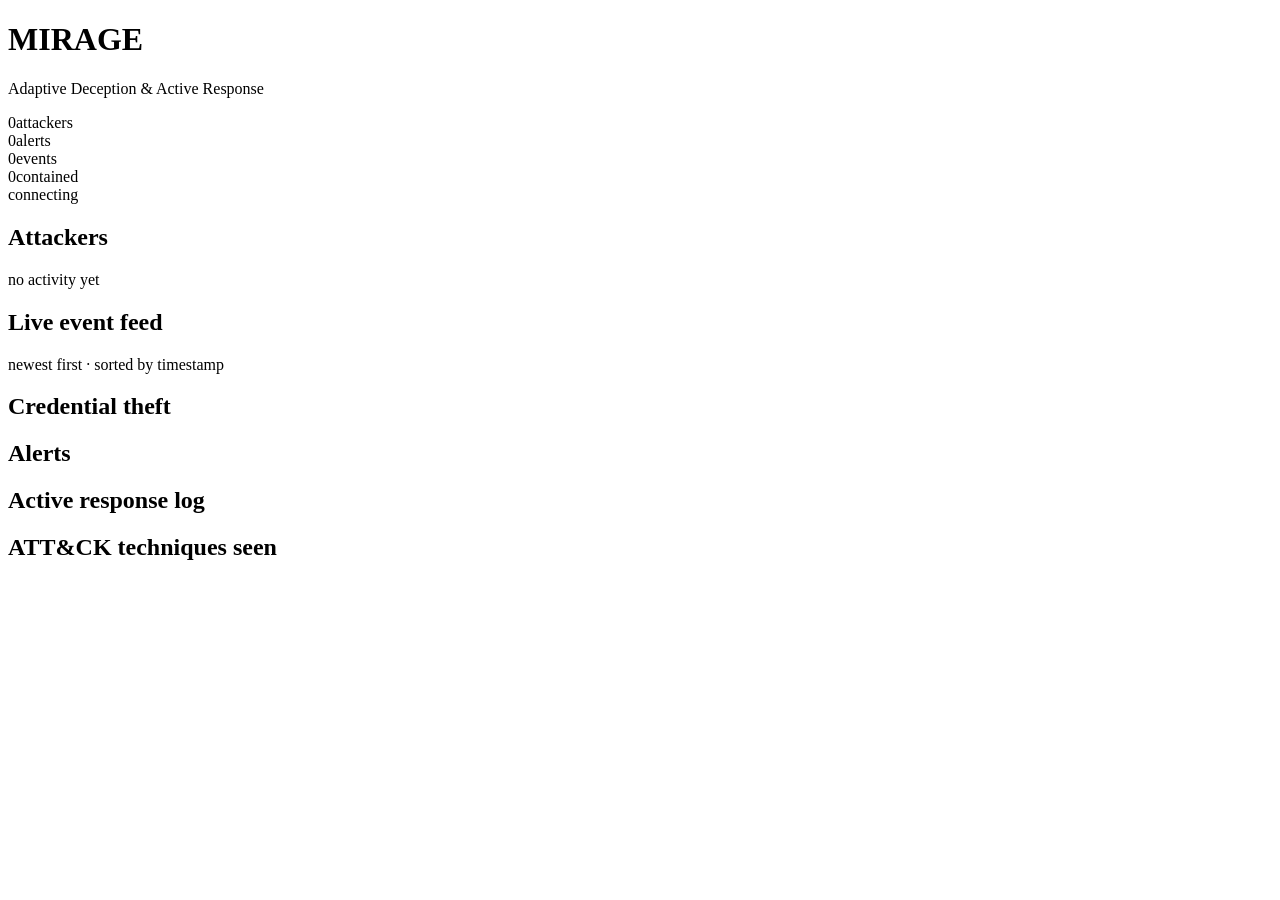
==== controller/app/static/index.html @ 9da5053f "Step 7: live dashboard served from the controller Serve a single-page dashboard at / over the existi" ====
<!DOCTYPE html>
<html lang="en">
<head>
  <meta charset="utf-8" />
  <meta name="viewport" content="width=device-width, initial-scale=1" />
  <title>Mirage · Command & Telemetry</title>
  <link rel="icon" href="data:image/svg+xml,<svg xmlns='http://www.w3.org/2000/svg' viewBox='0 0 100 100'><text y='.9em' font-size='90'>&#128065;</text></svg>" />
  <link rel="stylesheet" href="/static/style.css" />
</head>
<body>
  <header class="topbar">
    <div class="brand">
      <span class="brand-mark" aria-hidden="true"></span>
      <div class="brand-text">
        <h1>MIRAGE</h1>
        <p>Adaptive Deception &amp; Active Response</p>
      </div>
    </div>
    <div class="status">
      <div class="stat"><span class="stat-num" id="stat-attackers">0</span><span class="stat-label">attackers</span></div>
      <div class="stat"><span class="stat-num" id="stat-alerts">0</span><span class="stat-label">alerts</span></div>
      <div class="stat"><span class="stat-num" id="stat-events">0</span><span class="stat-label">events</span></div>
      <div class="stat"><span class="stat-num danger" id="stat-contained">0</span><span class="stat-label">contained</span></div>
      <div class="conn" id="conn"><span class="dot"></span><span id="conn-text">connecting</span></div>
    </div>
  </header>

  <main class="grid">
    <section class="col col-attackers">
      <div class="panel">
        <div class="panel-head"><h2>Attackers</h2><span class="muted" id="attackers-empty">no activity yet</span></div>
        <div id="attackers" class="attacker-list"></div>
      </div>
    </section>

    <section class="col col-feed">
      <div class="panel feed-panel">
        <div class="panel-head"><h2>Live event feed</h2><span class="muted">newest first · sorted by timestamp</span></div>
        <div id="feed" class="feed"></div>
      </div>
      <div class="panel">
        <div class="panel-head"><h2>Credential theft</h2></div>
        <div id="theft" class="theft"></div>
      </div>
    </section>

    <section class="col col-side">
      <div class="panel">
        <div class="panel-head"><h2>Alerts</h2></div>
        <div id="alerts" class="alerts"></div>
      </div>
      <div class="panel">
        <div class="panel-head"><h2>Active response log</h2></div>
        <div id="responses" class="responses"></div>
      </div>
      <div class="panel">
        <div class="panel-head"><h2>ATT&amp;CK techniques seen</h2></div>
        <div id="techniques" class="techniques"></div>
      </div>
    </section>
  </main>

  <script src="/static/app.js"></script>
</body>
</html>
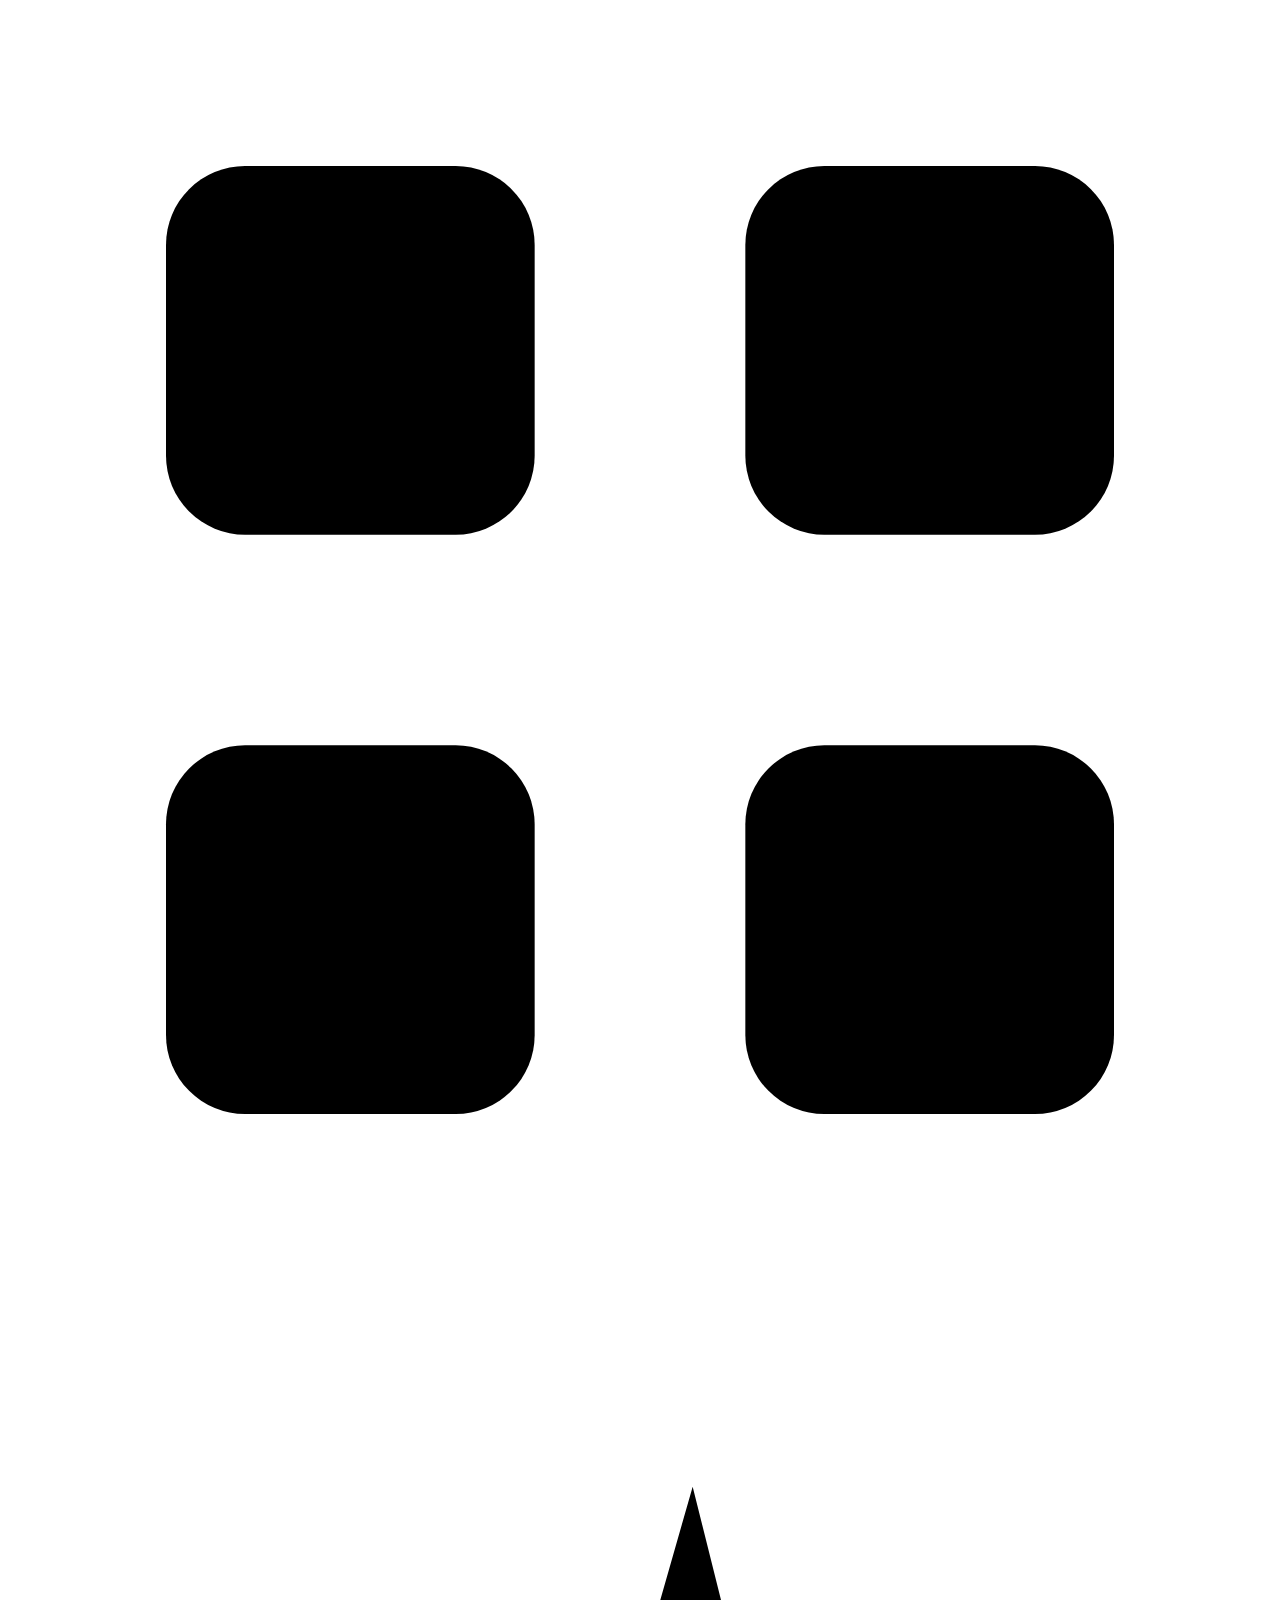
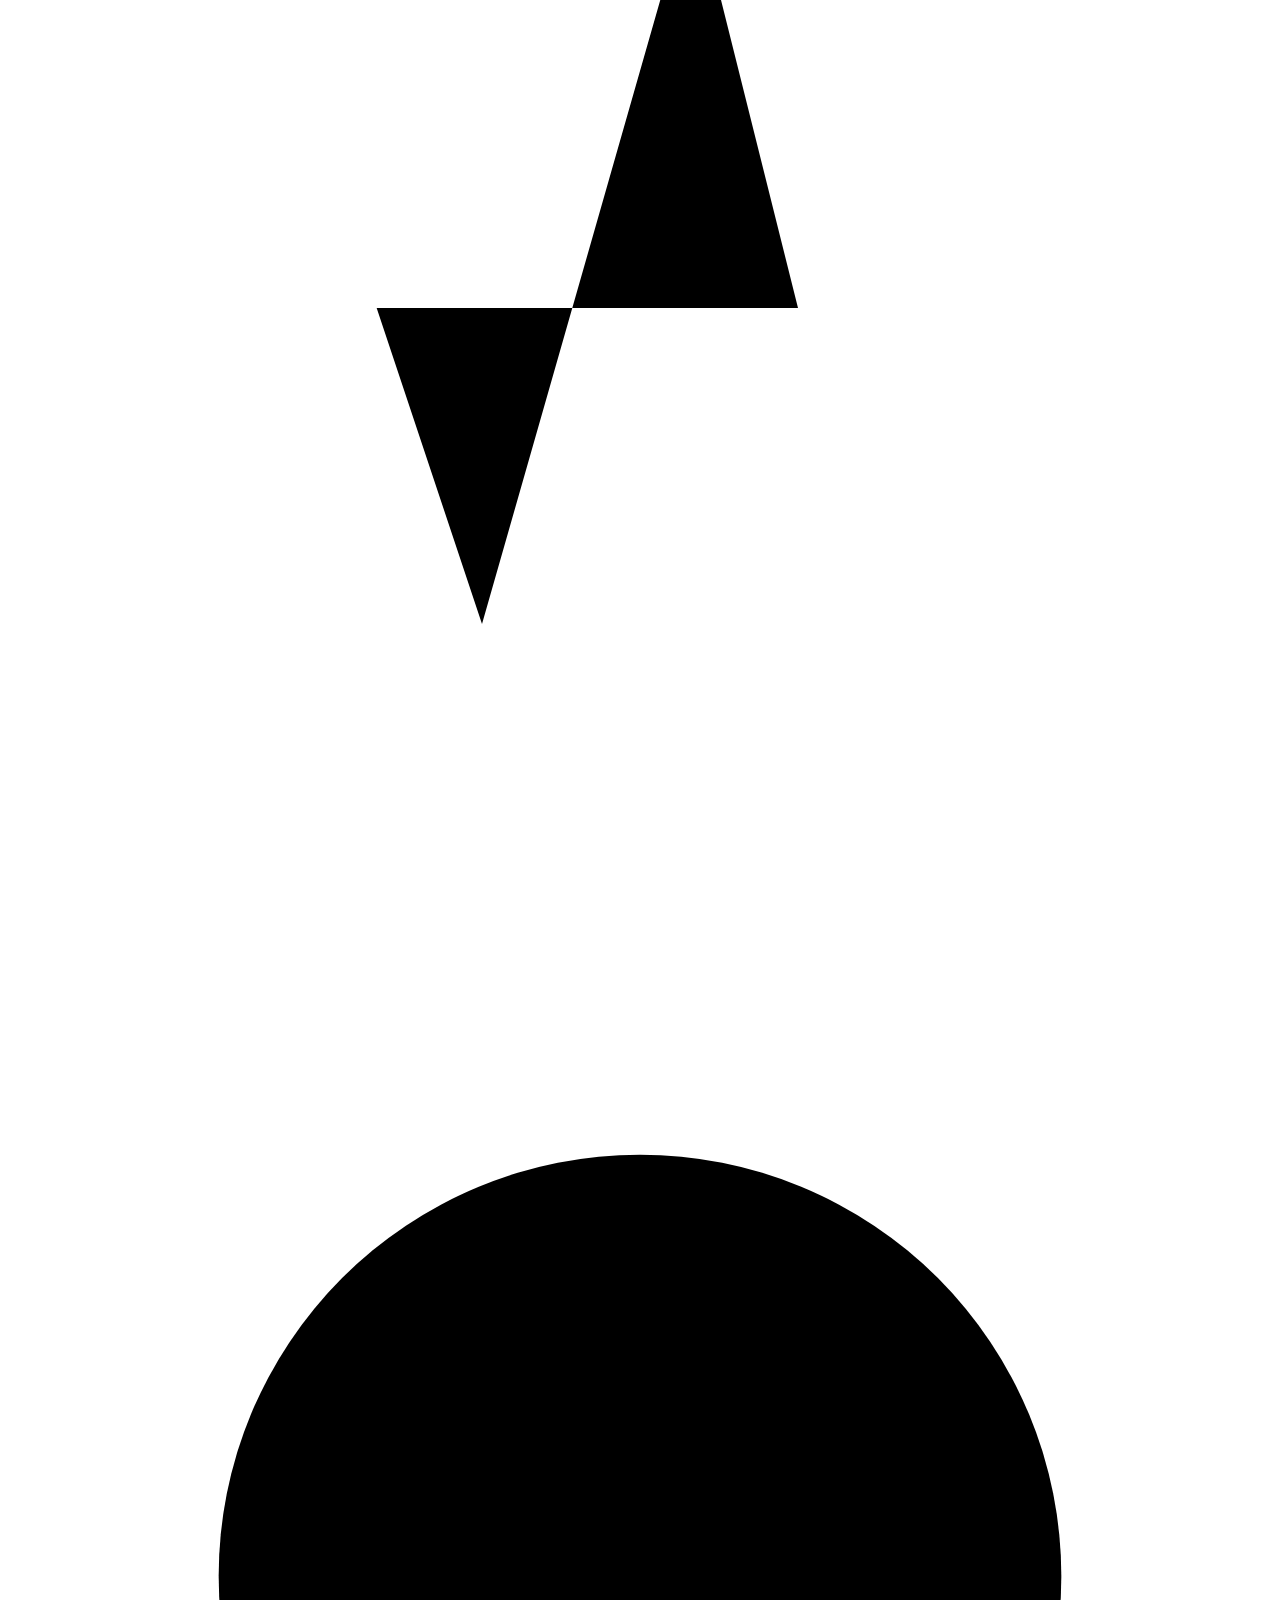
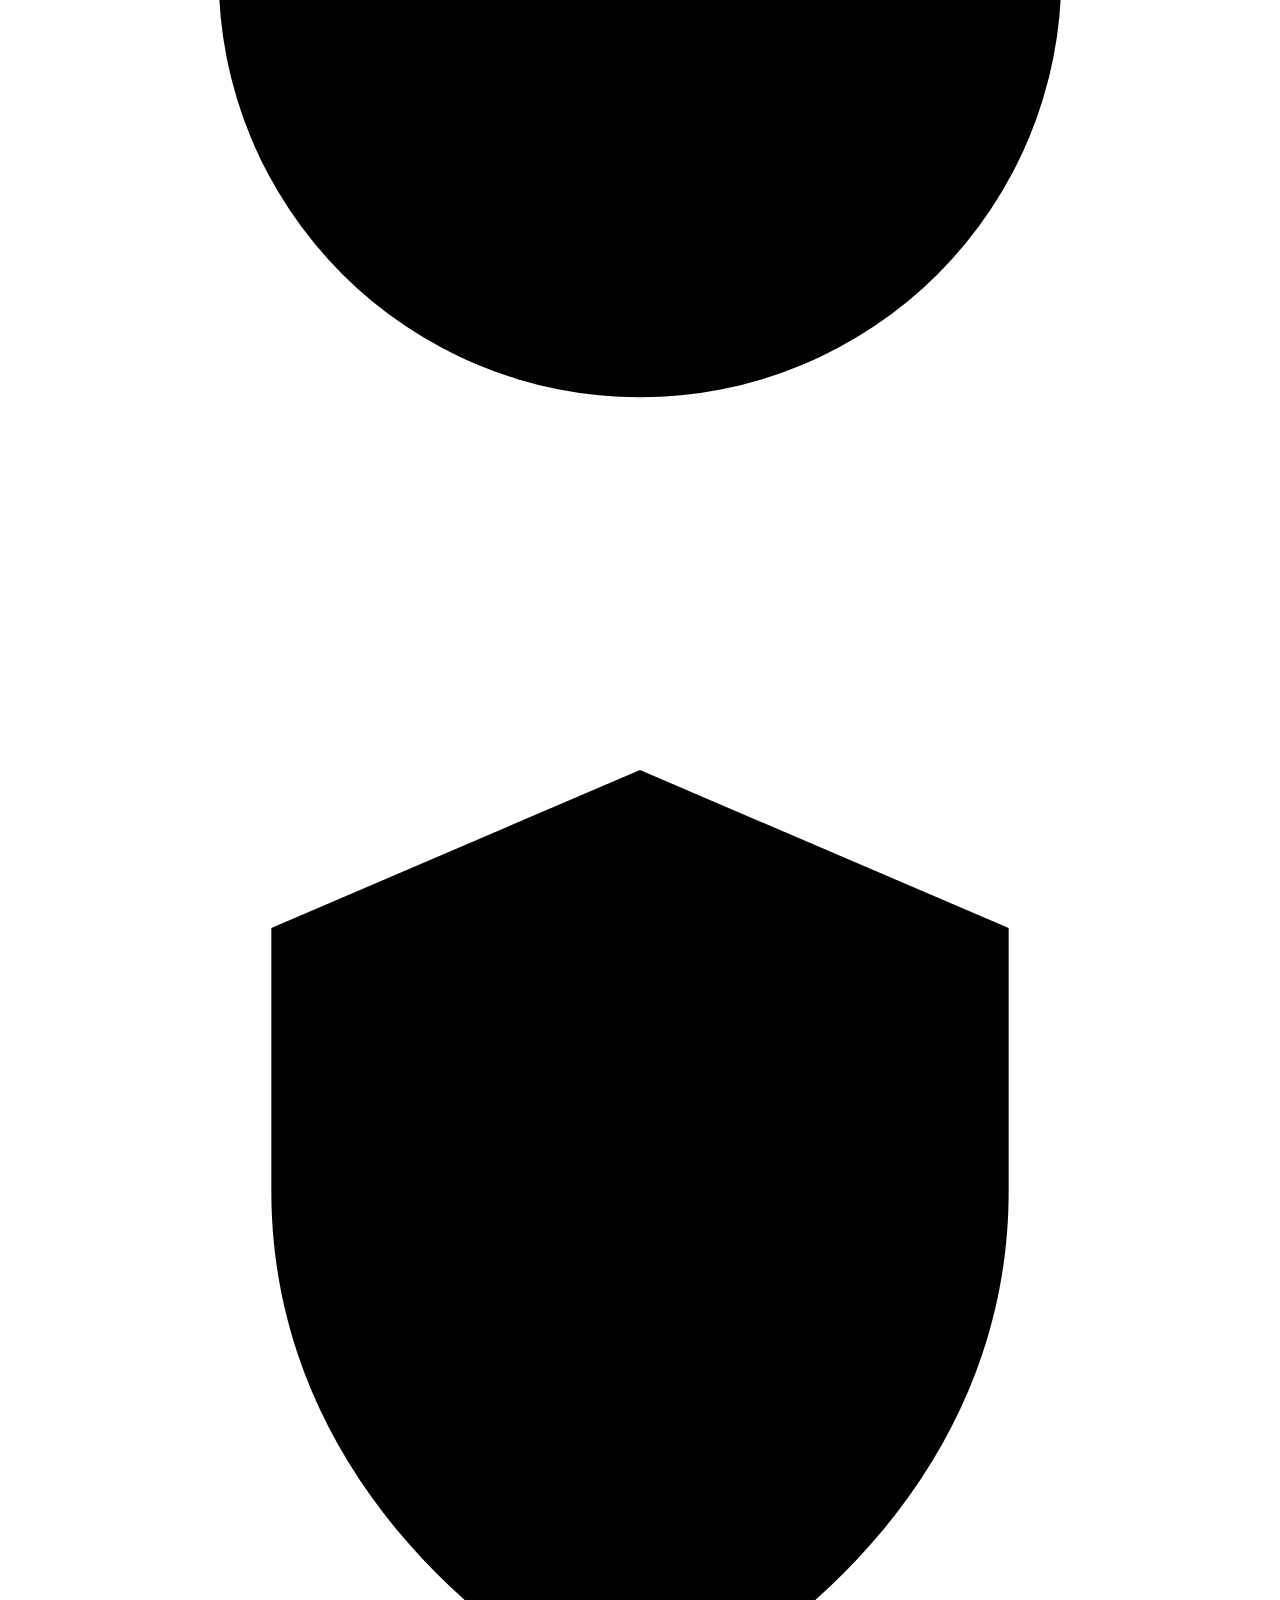
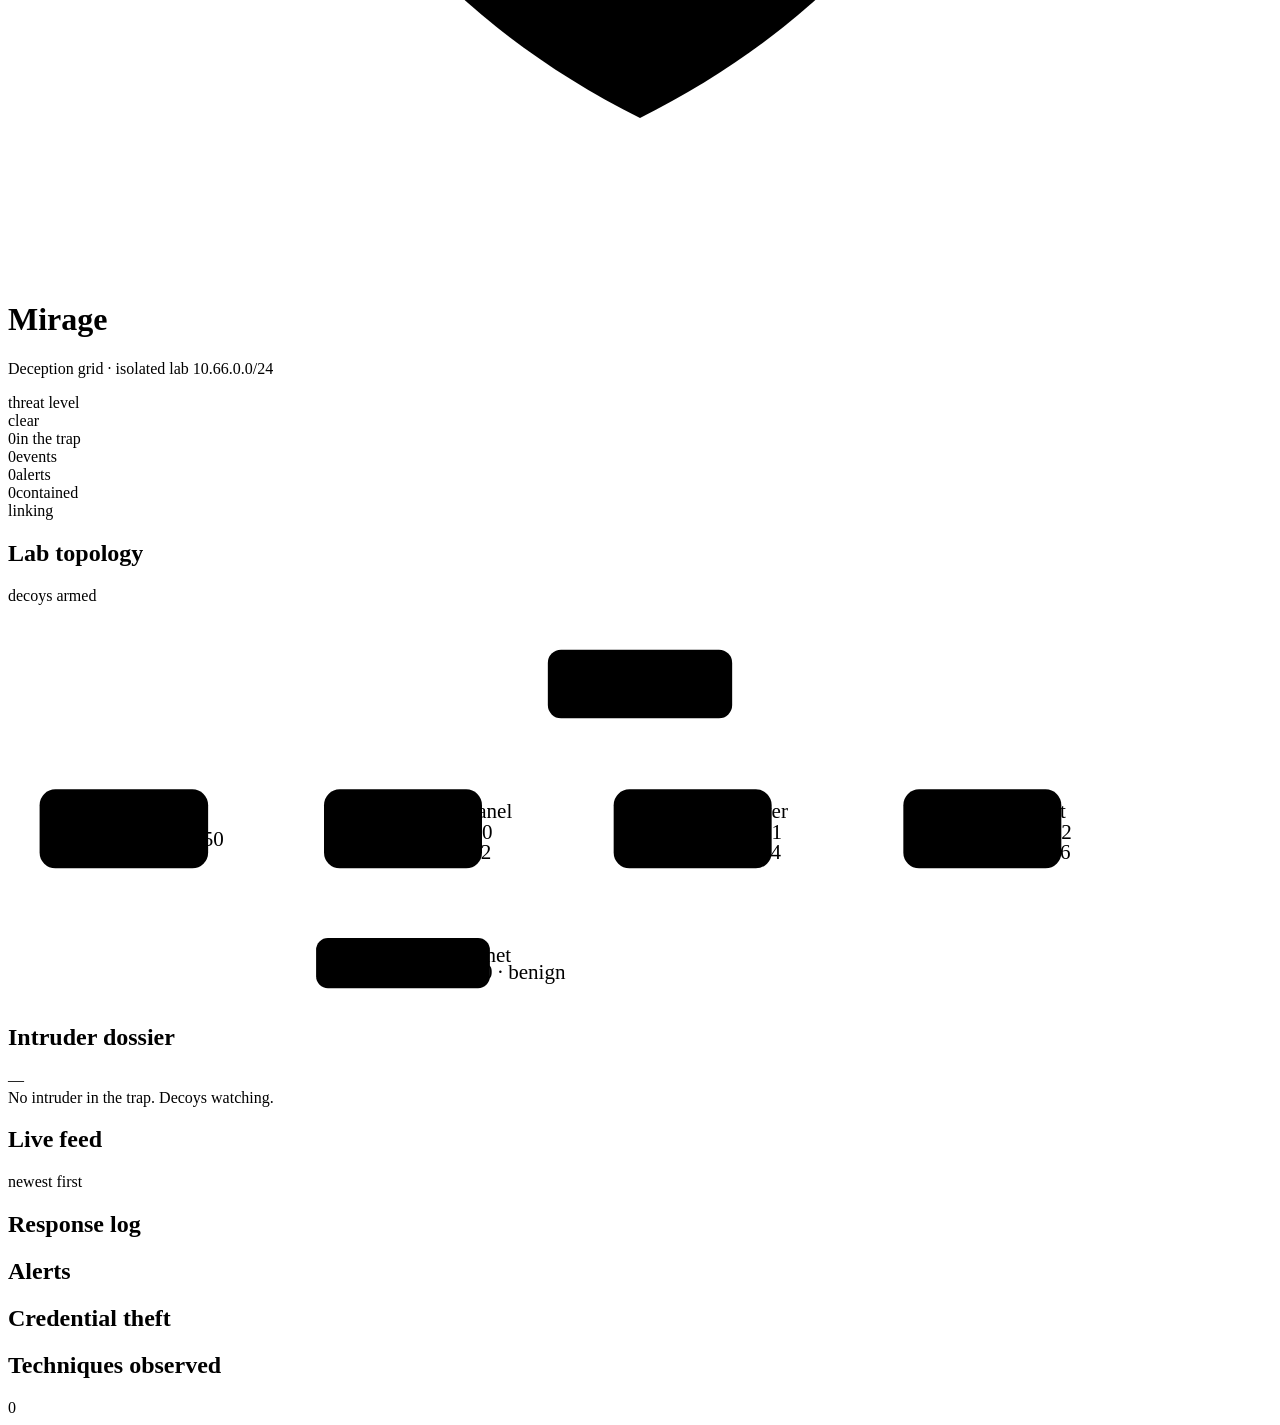
==== commit 5d34954d: "Redesign the dashboard as a deception command console Rework the dashboard around the reference bar " ====
--- a/controller/app/static/index.html
+++ b/controller/app/static/index.html
@@ -3,63 +3,164 @@
 <head>
   <meta charset="utf-8" />
   <meta name="viewport" content="width=device-width, initial-scale=1" />
-  <title>Mirage · Command & Telemetry</title>
-  <link rel="icon" href="data:image/svg+xml,<svg xmlns='http://www.w3.org/2000/svg' viewBox='0 0 100 100'><text y='.9em' font-size='90'>&#128065;</text></svg>" />
-  <link rel="stylesheet" href="/static/style.css" />
+  <title>Mirage · Deception Grid</title>
+  <link rel="icon" href="data:image/svg+xml,<svg xmlns='http://www.w3.org/2000/svg' viewBox='0 0 100 100'><circle cx='50' cy='50' r='34' fill='none' stroke='%2345e0d0' stroke-width='7'/><circle cx='50' cy='50' r='9' fill='%23ff3d71'/></svg>" />
+  <link rel="preconnect" href="https://fonts.googleapis.com" />
+  <link rel="preconnect" href="https://fonts.gstatic.com" crossorigin />
+  <link href="https://fonts.googleapis.com/css2?family=Space+Grotesk:wght@400;500;600;700&family=IBM+Plex+Mono:wght@400;500;600&display=swap" rel="stylesheet" />
+  <link rel="stylesheet" href="/static/style.css?v=5" />
 </head>
-<body>
-  <header class="topbar">
-    <div class="brand">
-      <span class="brand-mark" aria-hidden="true"></span>
+<body data-threat="idle">
+  <aside class="rail">
+    <span class="sigil" aria-hidden="true"><span class="sigil-core"></span></span>
+    <nav class="rail-nav">
+      <a href="#map" class="rail-ico active" title="Grid" aria-label="Grid"><svg viewBox="0 0 24 24"><rect x="3" y="3" width="7" height="7" rx="1.5"/><rect x="14" y="3" width="7" height="7" rx="1.5"/><rect x="3" y="14" width="7" height="7" rx="1.5"/><rect x="14" y="14" width="7" height="7" rx="1.5"/></svg></a>
+      <a href="#feed" class="rail-ico" title="Feed" aria-label="Feed"><svg viewBox="0 0 24 24"><path d="M3 12h4l2 6 4-14 2 8h6"/></svg></a>
+      <a href="#dossier" class="rail-ico" title="Intruders" aria-label="Intruders"><svg viewBox="0 0 24 24"><circle cx="12" cy="12" r="8"/><circle cx="12" cy="12" r="3"/><path d="M12 2v3M12 19v3M2 12h3M19 12h3"/></svg></a>
+      <a href="#responses" class="rail-ico" title="Response" aria-label="Response"><svg viewBox="0 0 24 24"><path d="M12 3l7 3v5c0 4.5-3 8-7 10-4-2-7-5.5-7-10V6z"/></svg></a>
+    </nav>
+    <span class="rail-foot" title="Isolated lab"></span>
+  </aside>
+
+  <div class="threatline" id="threatline"></div>
+
+  <div class="shell">
+    <header class="topbar">
       <div class="brand-text">
-        <h1>MIRAGE</h1>
-        <p>Adaptive Deception &amp; Active Response</p>
+        <h1>Mirage</h1>
+        <p>Deception grid · isolated lab 10.66.0.0/24</p>
       </div>
-    </div>
-    <div class="status">
-      <div class="stat"><span class="stat-num" id="stat-attackers">0</span><span class="stat-label">attackers</span></div>
-      <div class="stat"><span class="stat-num" id="stat-alerts">0</span><span class="stat-label">alerts</span></div>
-      <div class="stat"><span class="stat-num" id="stat-events">0</span><span class="stat-label">events</span></div>
-      <div class="stat"><span class="stat-num danger" id="stat-contained">0</span><span class="stat-label">contained</span></div>
-      <div class="conn" id="conn"><span class="dot"></span><span id="conn-text">connecting</span></div>
-    </div>
-  </header>
+      <div class="meter" title="Highest active threat">
+        <span class="meter-label">threat level</span>
+        <div class="meter-track"><div class="meter-fill" id="meter-fill"></div></div>
+        <span class="meter-read" id="meter-read">clear</span>
+      </div>
+      <div class="status">
+        <div class="stat"><span class="stat-num" id="stat-attackers">0</span><span class="stat-key">in the trap</span></div>
+        <div class="stat"><span class="stat-num" id="stat-events">0</span><span class="stat-key">events</span></div>
+        <div class="stat"><span class="stat-num" id="stat-alerts">0</span><span class="stat-key">alerts</span></div>
+        <div class="stat"><span class="stat-num hot" id="stat-contained">0</span><span class="stat-key">contained</span></div>
+        <div class="live" id="conn"><span class="live-dot"></span><span id="conn-text">linking</span></div>
+      </div>
+    </header>
 
-  <main class="grid">
-    <section class="col col-attackers">
-      <div class="panel">
-        <div class="panel-head"><h2>Attackers</h2><span class="muted" id="attackers-empty">no activity yet</span></div>
-        <div id="attackers" class="attacker-list"></div>
+    <section class="hero" id="map">
+      <div class="panel map-panel">
+        <div class="panel-head"><h2>Lab topology</h2><span class="hint" id="map-hint">decoys armed</span></div>
+        <div class="map-wrap">
+          <svg class="topo" viewBox="0 0 960 300" preserveAspectRatio="xMidYMid meet" id="topo">
+            <!-- monitoring links controller -> decoys -->
+            <g class="mon">
+              <path d="M480 86 L300 150" /><path d="M480 86 L520 150" /><path d="M480 86 L740 150" />
+            </g>
+            <!-- trail links -->
+            <path class="trail-link" id="lk-a"   d="M168 170 L240 170" />
+            <path class="trail-link" id="lk-1"   d="M360 170 L452 170" />
+            <path class="trail-link" id="lk-2"   d="M588 170 L672 170" />
+
+            <!-- controller -->
+            <g class="dnode ctrl" id="n-ctrl" transform="translate(480,60)">
+              <rect x="-70" y="-26" width="140" height="52" rx="10"/>
+              <text class="n-name" y="-4">Controller</text>
+              <text class="n-ip" y="13">10.66.0.10</text>
+            </g>
+            <!-- attacker -->
+            <g class="dnode atk" id="n-atk" transform="translate(96,170)">
+              <rect x="-72" y="-30" width="128" height="60" rx="12"/>
+              <text class="n-name" y="-6">Intruder</text>
+              <text class="n-ip" y="13">10.66.0.50</text>
+            </g>
+            <!-- admin -->
+            <g class="dnode decoy" id="n-admin" transform="translate(300,170)">
+              <rect x="-60" y="-30" width="120" height="60" rx="12"/>
+              <text class="n-name" y="-8">Admin panel</text>
+              <text class="n-ip" y="8">10.66.0.20</text>
+              <text class="n-stg" y="23">stages 1–2</text>
+            </g>
+            <!-- ssh -->
+            <g class="dnode decoy" id="n-ssh" transform="translate(520,170)">
+              <rect x="-60" y="-30" width="120" height="60" rx="12"/>
+              <text class="n-name" y="-8">SSH server</text>
+              <text class="n-ip" y="8">10.66.0.21</text>
+              <text class="n-stg" y="23">stages 3–4</text>
+            </g>
+            <!-- s3 -->
+            <g class="dnode decoy" id="n-s3" transform="translate(740,170)">
+              <rect x="-60" y="-30" width="120" height="60" rx="12"/>
+              <text class="n-name" y="-8">S3 bucket</text>
+              <text class="n-ip" y="8">10.66.0.22</text>
+              <text class="n-stg" y="23">stages 5–6</text>
+            </g>
+            <!-- legit -->
+            <g class="dnode legit" id="n-legit" transform="translate(300,272)">
+              <rect x="-66" y="-19" width="132" height="38" rx="9"/>
+              <text class="n-name" y="-1">Real intranet</text>
+              <text class="n-ip" y="12">10.66.0.30 · benign</text>
+            </g>
+          </svg>
+        </div>
+      </div>
+
+      <div class="panel dossier" id="dossier">
+        <div class="panel-head"><h2>Intruder dossier</h2><span class="hint" id="dossier-hint">—</span></div>
+        <div class="dossier-body" id="dossier-body">
+          <div class="dossier-empty" id="dossier-empty">No intruder in the trap. Decoys watching.</div>
+          <div class="dossier-live" id="dossier-live" hidden>
+            <div class="gauge">
+              <svg viewBox="0 0 120 120">
+                <circle class="g-track" cx="60" cy="60" r="50"/>
+                <circle class="g-arc" id="g-arc" cx="60" cy="60" r="50" transform="rotate(-90 60 60)"/>
+              </svg>
+              <div class="gauge-c"><span class="gauge-num" id="d-risk">0</span><span class="gauge-k">risk</span></div>
+            </div>
+            <div class="dossier-id">
+              <span class="d-ip" id="d-ip">—</span>
+              <span class="d-verdict" id="d-verdict">watch</span>
+            </div>
+            <div class="d-stats">
+              <div><span id="d-stage">0/6</span><label>trail stage</label></div>
+              <div><span id="d-tech">0</span><label>techniques</label></div>
+              <div><span id="d-tokens">0</span><label>tokens stolen</label></div>
+            </div>
+            <div class="d-actions">
+              <button class="btn btn-contain" id="d-contain">Contain now</button>
+              <button class="btn btn-release" id="d-release">Release</button>
+            </div>
+          </div>
+        </div>
       </div>
     </section>
 
-    <section class="col col-feed">
-      <div class="panel feed-panel">
-        <div class="panel-head"><h2>Live event feed</h2><span class="muted">newest first · sorted by timestamp</span></div>
-        <div id="feed" class="feed"></div>
+    <section class="grid">
+      <div class="panel fill" id="feed-panel">
+        <div class="panel-head"><h2>Live feed</h2><span class="hint" id="feed">newest first</span></div>
+        <div id="feed-list" class="feed"></div>
       </div>
-      <div class="panel">
-        <div class="panel-head"><h2>Credential theft</h2></div>
-        <div id="theft" class="theft"></div>
+
+      <div class="col">
+        <div class="panel" id="responses">
+          <div class="panel-head"><h2>Response log</h2></div>
+          <div id="resp-list" class="responses"></div>
+        </div>
+        <div class="panel grow">
+          <div class="panel-head"><h2>Alerts</h2></div>
+          <div id="alert-list" class="alerts"></div>
+        </div>
+      </div>
+
+      <div class="col">
+        <div class="panel">
+          <div class="panel-head"><h2>Credential theft</h2></div>
+          <div id="theft-list" class="theft"></div>
+        </div>
+        <div class="panel grow">
+          <div class="panel-head"><h2>Techniques observed</h2><span class="hint" id="tech-count">0</span></div>
+          <div id="tech-list" class="techniques"></div>
+        </div>
       </div>
     </section>
+  </div>
 
-    <section class="col col-side">
-      <div class="panel">
-        <div class="panel-head"><h2>Alerts</h2></div>
-        <div id="alerts" class="alerts"></div>
-      </div>
-      <div class="panel">
-        <div class="panel-head"><h2>Active response log</h2></div>
-        <div id="responses" class="responses"></div>
-      </div>
-      <div class="panel">
-        <div class="panel-head"><h2>ATT&amp;CK techniques seen</h2></div>
-        <div id="techniques" class="techniques"></div>
-      </div>
-    </section>
-  </main>
-
-  <script src="/static/app.js"></script>
+  <script src="/static/app.js?v=5"></script>
 </body>
 </html>
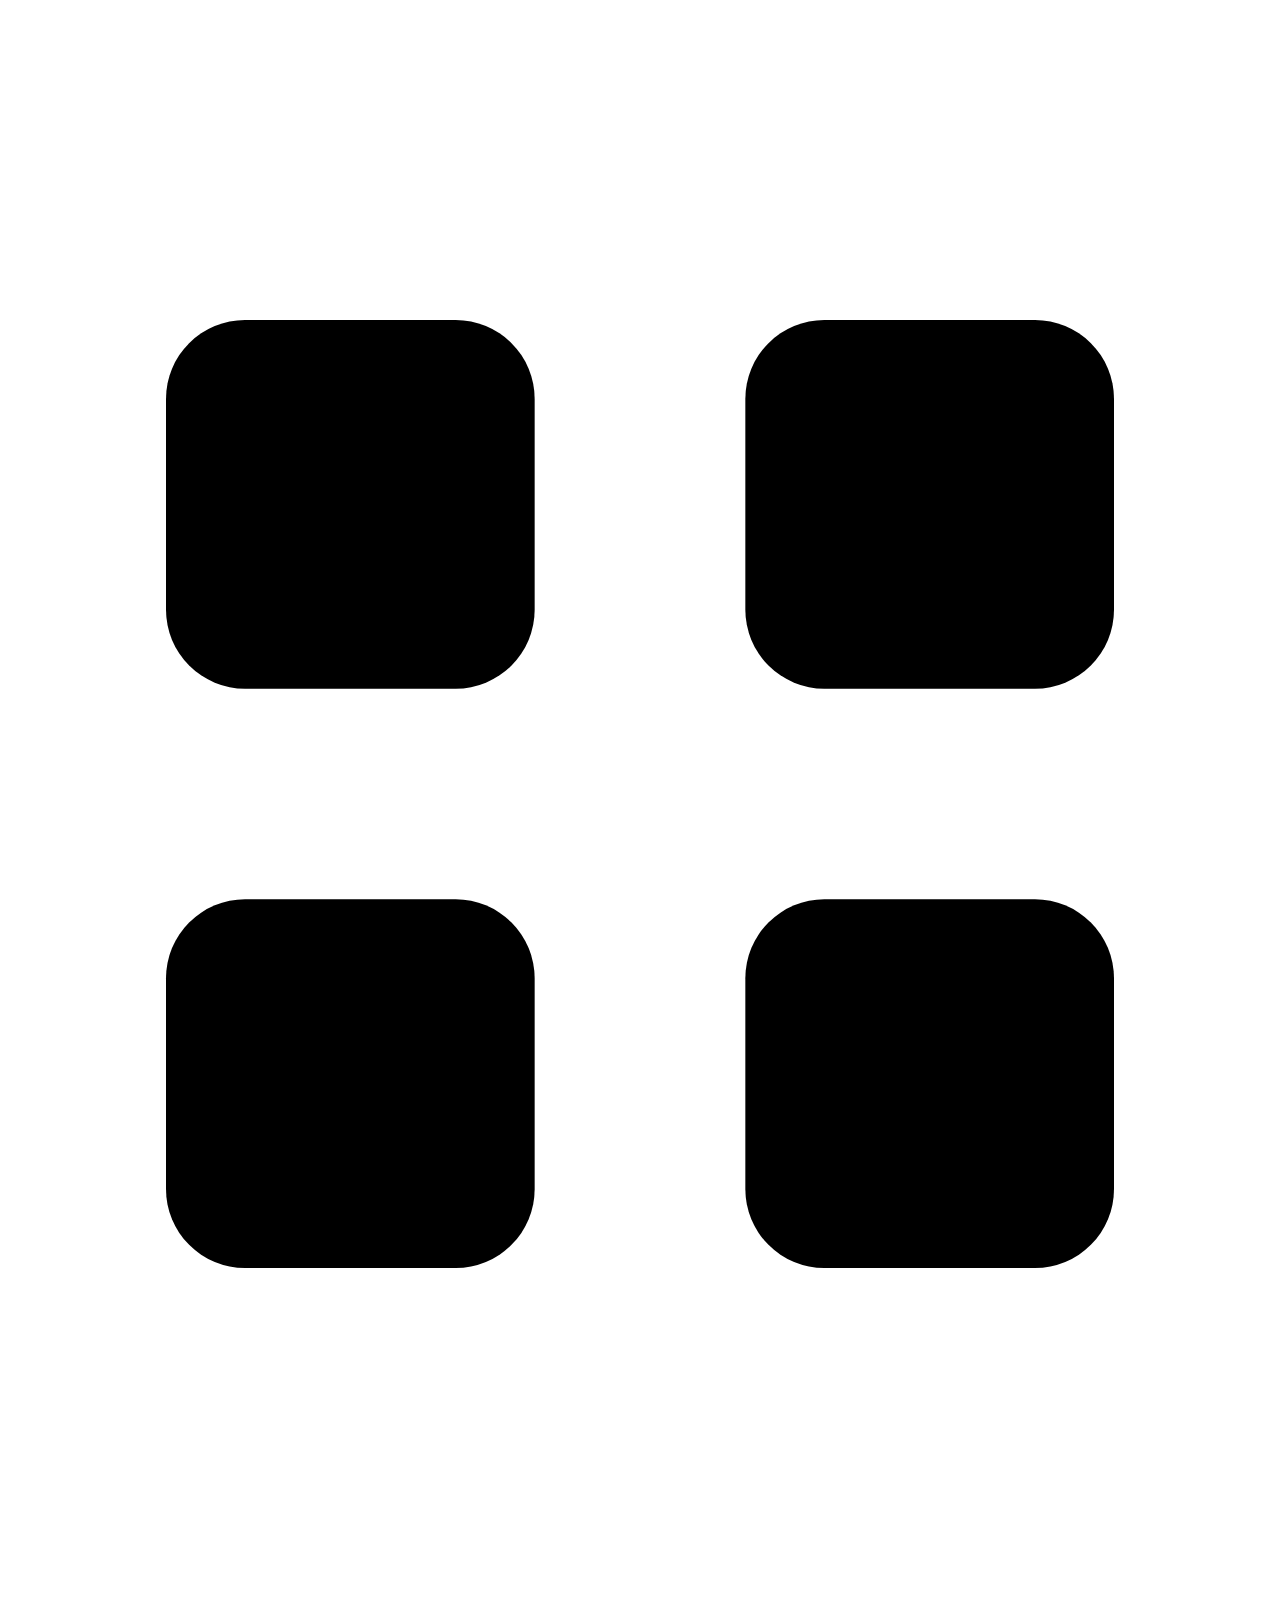
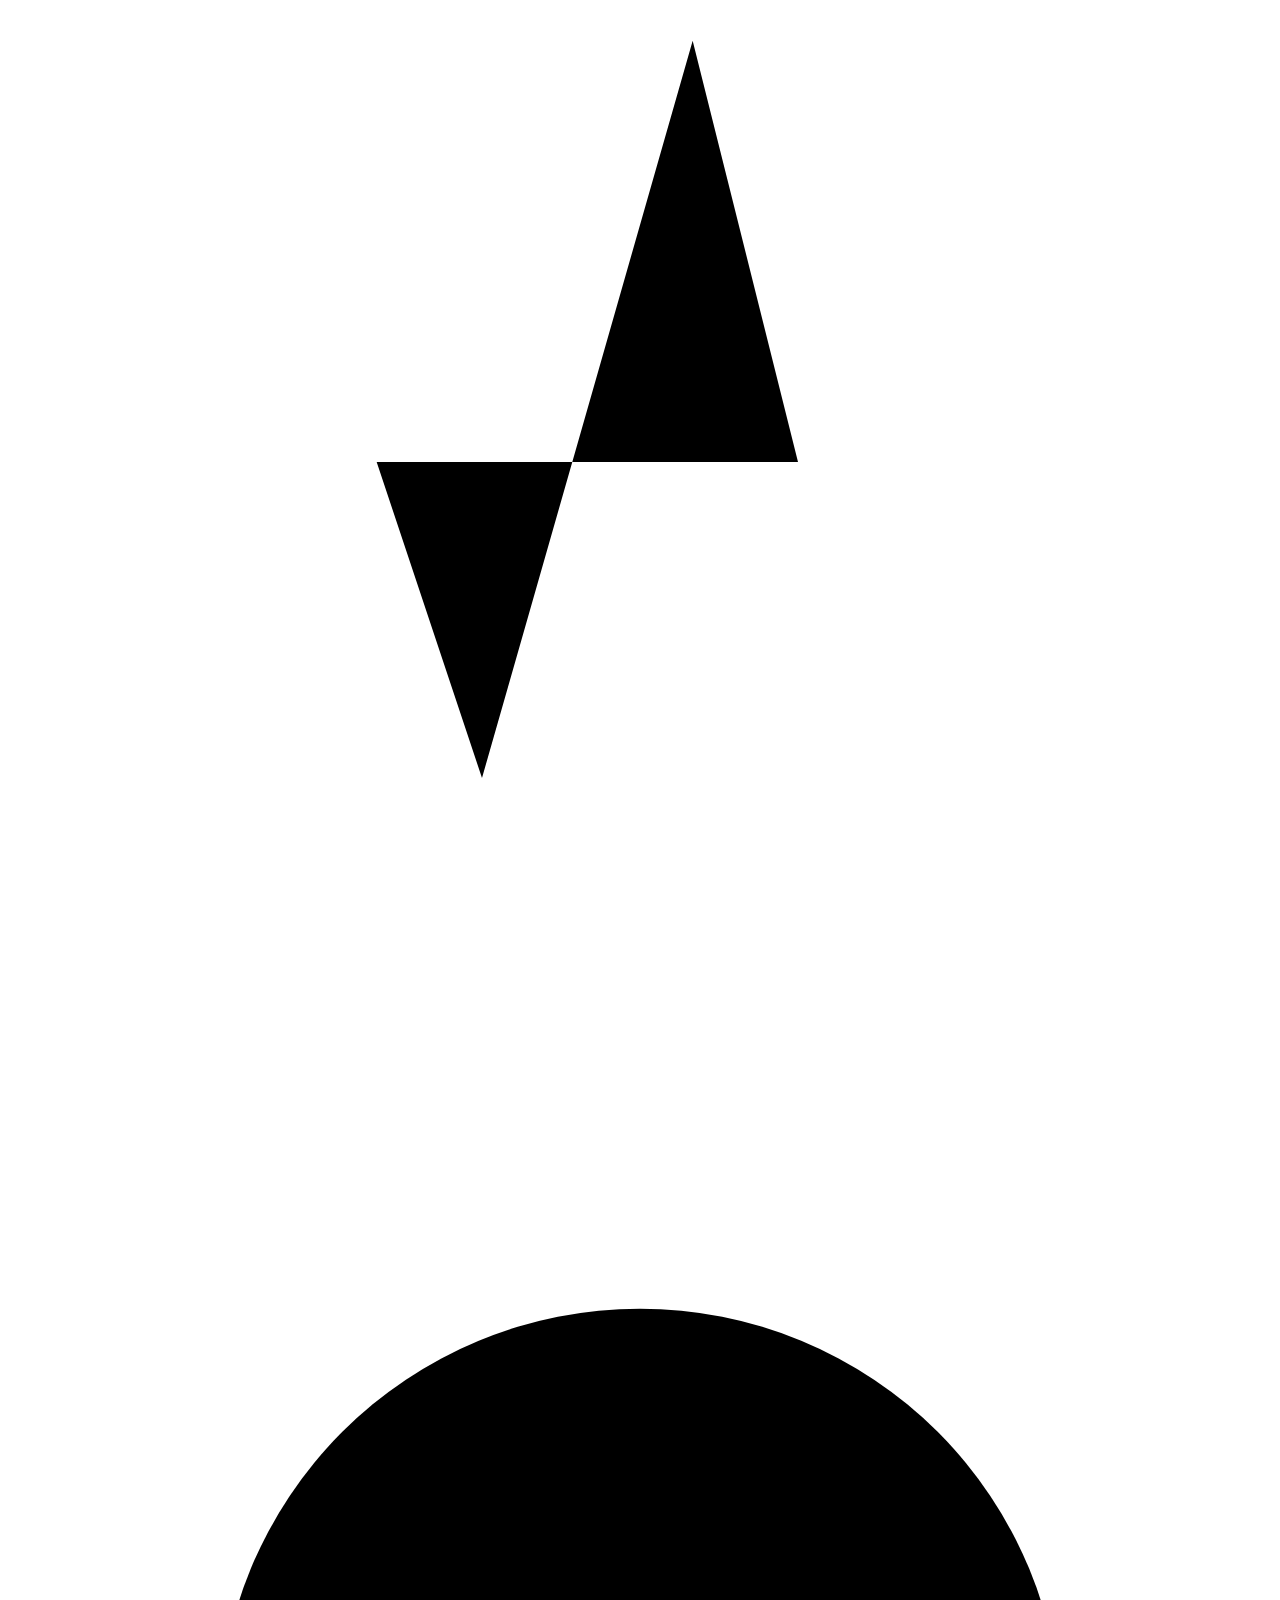
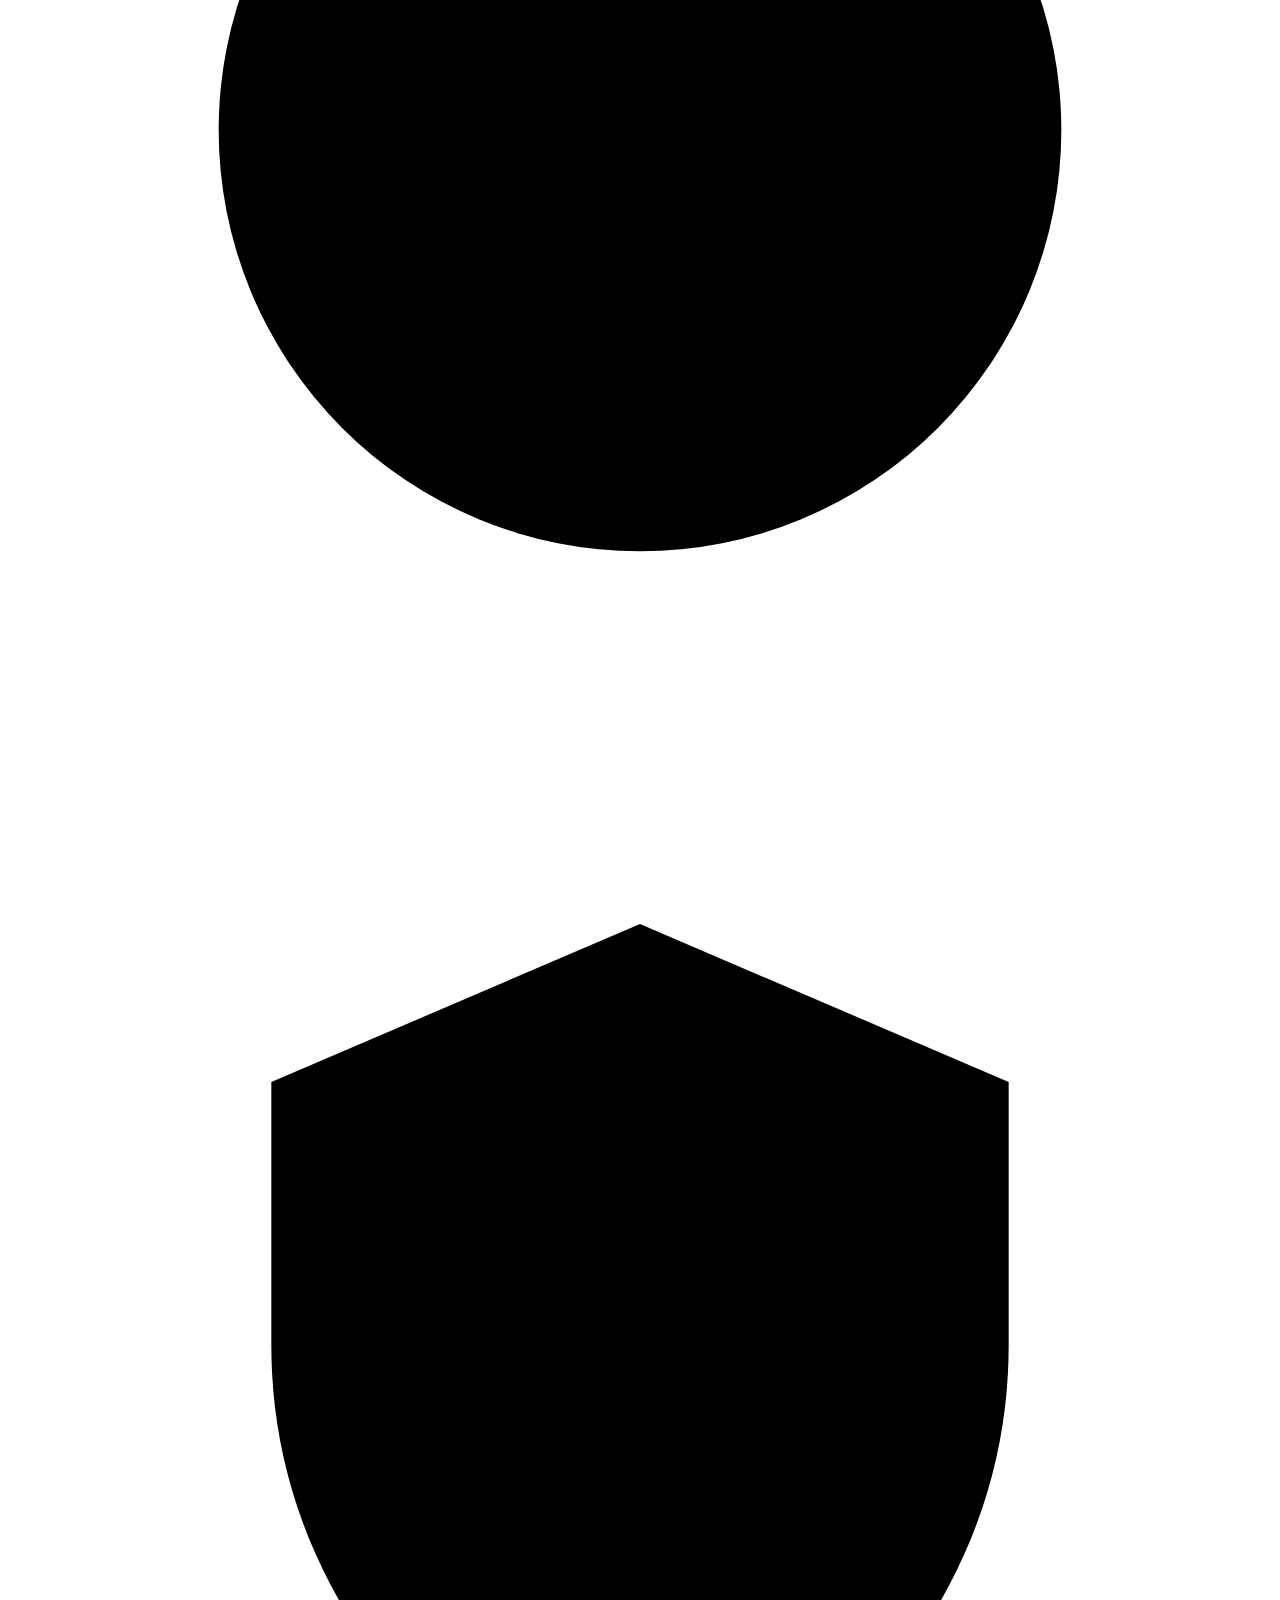
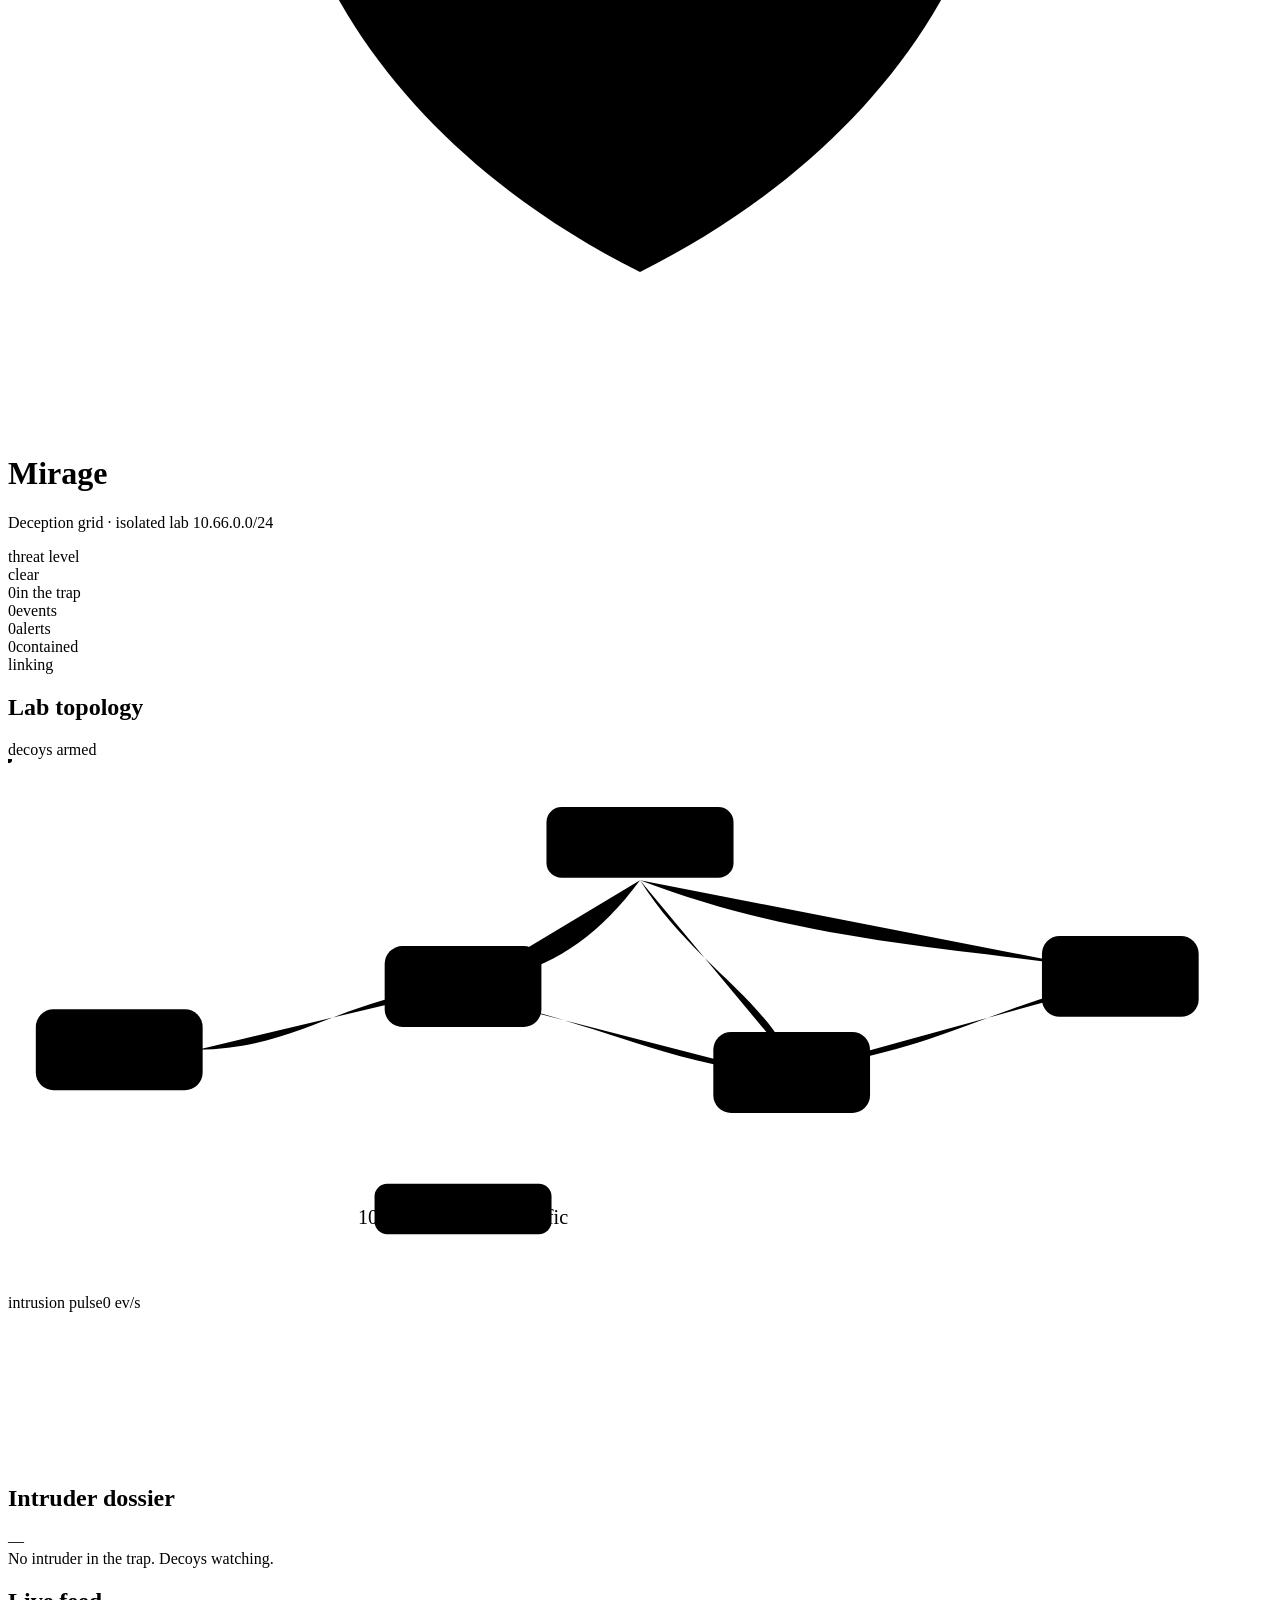
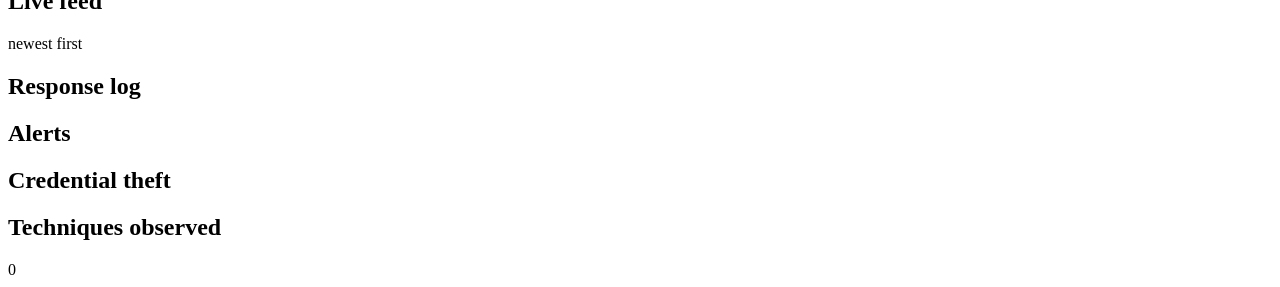
==== commit 9bc24bfa: "Dashboard: cinematic command console pass Push the console toward the reference bar (CYBERDEFEND-sty" ====
--- a/controller/app/static/index.html
+++ b/controller/app/static/index.html
@@ -8,14 +8,17 @@
   <link rel="preconnect" href="https://fonts.googleapis.com" />
   <link rel="preconnect" href="https://fonts.gstatic.com" crossorigin />
   <link href="https://fonts.googleapis.com/css2?family=Space+Grotesk:wght@400;500;600;700&family=IBM+Plex+Mono:wght@400;500;600&display=swap" rel="stylesheet" />
-  <link rel="stylesheet" href="/static/style.css?v=5" />
+  <link rel="stylesheet" href="/static/style.css?v=6" />
 </head>
 <body data-threat="idle">
+  <canvas id="bg" class="bg-canvas"></canvas>
+  <div class="aura" id="aura"></div>
+
   <aside class="rail">
     <span class="sigil" aria-hidden="true"><span class="sigil-core"></span></span>
     <nav class="rail-nav">
       <a href="#map" class="rail-ico active" title="Grid" aria-label="Grid"><svg viewBox="0 0 24 24"><rect x="3" y="3" width="7" height="7" rx="1.5"/><rect x="14" y="3" width="7" height="7" rx="1.5"/><rect x="3" y="14" width="7" height="7" rx="1.5"/><rect x="14" y="14" width="7" height="7" rx="1.5"/></svg></a>
-      <a href="#feed" class="rail-ico" title="Feed" aria-label="Feed"><svg viewBox="0 0 24 24"><path d="M3 12h4l2 6 4-14 2 8h6"/></svg></a>
+      <a href="#feed-panel" class="rail-ico" title="Feed" aria-label="Feed"><svg viewBox="0 0 24 24"><path d="M3 12h4l2 6 4-14 2 8h6"/></svg></a>
       <a href="#dossier" class="rail-ico" title="Intruders" aria-label="Intruders"><svg viewBox="0 0 24 24"><circle cx="12" cy="12" r="8"/><circle cx="12" cy="12" r="3"/><path d="M12 2v3M12 19v3M2 12h3M19 12h3"/></svg></a>
       <a href="#responses" class="rail-ico" title="Response" aria-label="Response"><svg viewBox="0 0 24 24"><path d="M12 3l7 3v5c0 4.5-3 8-7 10-4-2-7-5.5-7-10V6z"/></svg></a>
     </nav>
@@ -25,7 +28,7 @@
   <div class="threatline" id="threatline"></div>
 
   <div class="shell">
-    <header class="topbar">
+    <header class="topbar glass">
       <div class="brand-text">
         <h1>Mirage</h1>
         <p>Deception grid · isolated lab 10.66.0.0/24</p>
@@ -45,63 +48,89 @@
     </header>
 
     <section class="hero" id="map">
-      <div class="panel map-panel">
+      <div class="panel glass map-panel">
         <div class="panel-head"><h2>Lab topology</h2><span class="hint" id="map-hint">decoys armed</span></div>
         <div class="map-wrap">
-          <svg class="topo" viewBox="0 0 960 300" preserveAspectRatio="xMidYMid meet" id="topo">
+          <svg class="topo" viewBox="0 0 1000 420" preserveAspectRatio="xMidYMid meet" id="topo">
+            <defs>
+              <filter id="glow" x="-60%" y="-60%" width="220%" height="220%">
+                <feGaussianBlur stdDeviation="4" result="b"/><feMerge><feMergeNode in="b"/><feMergeNode in="SourceGraphic"/></feMerge>
+              </filter>
+              <radialGradient id="nodefill" cx="50%" cy="35%" r="75%">
+                <stop offset="0%" stop-color="#1a2230"/><stop offset="100%" stop-color="#0b0f16"/>
+              </radialGradient>
+            </defs>
+
             <!-- monitoring links controller -> decoys -->
             <g class="mon">
-              <path d="M480 86 L300 150" /><path d="M480 86 L520 150" /><path d="M480 86 L740 150" />
+              <path d="M500 96 C 460 150 420 170 360 180"/>
+              <path d="M500 96 C 540 160 600 190 620 240"/>
+              <path d="M500 96 C 640 150 780 150 880 170"/>
             </g>
-            <!-- trail links -->
-            <path class="trail-link" id="lk-a"   d="M168 170 L240 170" />
-            <path class="trail-link" id="lk-1"   d="M360 170 L452 170" />
-            <path class="trail-link" id="lk-2"   d="M588 170 L672 170" />
+
+            <!-- trail links (bezier) -->
+            <path class="trail-link" id="lk-a" d="M150 230 C 230 230 270 185 352 182"/>
+            <path class="trail-link" id="lk-1" d="M368 188 C 470 210 520 240 600 248"/>
+            <path class="trail-link" id="lk-2" d="M640 242 C 740 230 800 185 872 178"/>
+            <circle class="spark" id="sp-a" r="3.2"/>
+            <circle class="spark" id="sp-1" r="3.2"/>
+            <circle class="spark" id="sp-2" r="3.2"/>
 
             <!-- controller -->
-            <g class="dnode ctrl" id="n-ctrl" transform="translate(480,60)">
-              <rect x="-70" y="-26" width="140" height="52" rx="10"/>
-              <text class="n-name" y="-4">Controller</text>
-              <text class="n-ip" y="13">10.66.0.10</text>
+            <g class="dnode ctrl" id="n-ctrl" transform="translate(500,66)">
+              <rect x="-74" y="-28" width="148" height="56" rx="12"/>
+              <circle class="n-led" cx="-56" cy="0" r="4"/>
+              <text class="n-name" x="-42" y="-3" text-anchor="start">Controller</text>
+              <text class="n-ip" x="-42" y="14" text-anchor="start">10.66.0.10 · brain</text>
             </g>
             <!-- attacker -->
-            <g class="dnode atk" id="n-atk" transform="translate(96,170)">
-              <rect x="-72" y="-30" width="128" height="60" rx="12"/>
-              <text class="n-name" y="-6">Intruder</text>
-              <text class="n-ip" y="13">10.66.0.50</text>
+            <g class="dnode atk" id="n-atk" transform="translate(96,230)">
+              <rect x="-74" y="-32" width="132" height="64" rx="14"/>
+              <circle class="n-led" cx="-54" cy="-8" r="4"/>
+              <text class="n-name" x="-40" y="-9" text-anchor="start">Intruder</text>
+              <text class="n-ip" x="-40" y="9" text-anchor="start">10.66.0.50</text>
+              <text class="n-stg" x="-40" y="24" text-anchor="start">hostile</text>
             </g>
             <!-- admin -->
-            <g class="dnode decoy" id="n-admin" transform="translate(300,170)">
-              <rect x="-60" y="-30" width="120" height="60" rx="12"/>
-              <text class="n-name" y="-8">Admin panel</text>
-              <text class="n-ip" y="8">10.66.0.20</text>
-              <text class="n-stg" y="23">stages 1–2</text>
+            <g class="dnode decoy" id="n-admin" transform="translate(360,180)">
+              <rect x="-62" y="-32" width="124" height="64" rx="14"/>
+              <circle class="n-led" cx="-44" cy="-10" r="4"/>
+              <text class="n-name" x="-30" y="-10" text-anchor="start">Admin panel</text>
+              <text class="n-ip" x="-30" y="7" text-anchor="start">10.66.0.20</text>
+              <text class="n-stg" x="-30" y="23" text-anchor="start">stages 1–2</text>
             </g>
             <!-- ssh -->
-            <g class="dnode decoy" id="n-ssh" transform="translate(520,170)">
-              <rect x="-60" y="-30" width="120" height="60" rx="12"/>
-              <text class="n-name" y="-8">SSH server</text>
-              <text class="n-ip" y="8">10.66.0.21</text>
-              <text class="n-stg" y="23">stages 3–4</text>
+            <g class="dnode decoy" id="n-ssh" transform="translate(620,248)">
+              <rect x="-62" y="-32" width="124" height="64" rx="14"/>
+              <circle class="n-led" cx="-44" cy="-10" r="4"/>
+              <text class="n-name" x="-30" y="-10" text-anchor="start">SSH server</text>
+              <text class="n-ip" x="-30" y="7" text-anchor="start">10.66.0.21</text>
+              <text class="n-stg" x="-30" y="23" text-anchor="start">stages 3–4</text>
             </g>
             <!-- s3 -->
-            <g class="dnode decoy" id="n-s3" transform="translate(740,170)">
-              <rect x="-60" y="-30" width="120" height="60" rx="12"/>
-              <text class="n-name" y="-8">S3 bucket</text>
-              <text class="n-ip" y="8">10.66.0.22</text>
-              <text class="n-stg" y="23">stages 5–6</text>
+            <g class="dnode decoy" id="n-s3" transform="translate(880,172)">
+              <rect x="-62" y="-32" width="124" height="64" rx="14"/>
+              <circle class="n-led" cx="-44" cy="-10" r="4"/>
+              <text class="n-name" x="-30" y="-10" text-anchor="start">S3 bucket</text>
+              <text class="n-ip" x="-30" y="7" text-anchor="start">10.66.0.22</text>
+              <text class="n-stg" x="-30" y="23" text-anchor="start">stages 5–6</text>
             </g>
             <!-- legit -->
-            <g class="dnode legit" id="n-legit" transform="translate(300,272)">
-              <rect x="-66" y="-19" width="132" height="38" rx="9"/>
-              <text class="n-name" y="-1">Real intranet</text>
-              <text class="n-ip" y="12">10.66.0.30 · benign</text>
+            <g class="dnode legit" id="n-legit" transform="translate(360,356)">
+              <rect x="-70" y="-20" width="140" height="40" rx="10"/>
+              <text class="n-name" y="-2" text-anchor="middle">Real intranet</text>
+              <text class="n-ip" y="12" text-anchor="middle">10.66.0.30 · benign traffic</text>
             </g>
           </svg>
+
+          <div class="pulse-strip">
+            <div class="pulse-label">intrusion pulse<span id="pulse-rate">0 ev/s</span></div>
+            <canvas id="wave" class="wave"></canvas>
+          </div>
         </div>
       </div>
 
-      <div class="panel dossier" id="dossier">
+      <div class="panel glass dossier" id="dossier">
         <div class="panel-head"><h2>Intruder dossier</h2><span class="hint" id="dossier-hint">—</span></div>
         <div class="dossier-body" id="dossier-body">
           <div class="dossier-empty" id="dossier-empty">No intruder in the trap. Decoys watching.</div>
@@ -132,28 +161,28 @@
     </section>
 
     <section class="grid">
-      <div class="panel fill" id="feed-panel">
-        <div class="panel-head"><h2>Live feed</h2><span class="hint" id="feed">newest first</span></div>
+      <div class="panel glass fill" id="feed-panel">
+        <div class="panel-head"><h2>Live feed</h2><span class="hint">newest first</span></div>
         <div id="feed-list" class="feed"></div>
       </div>
 
       <div class="col">
-        <div class="panel" id="responses">
+        <div class="panel glass" id="responses">
           <div class="panel-head"><h2>Response log</h2></div>
           <div id="resp-list" class="responses"></div>
         </div>
-        <div class="panel grow">
+        <div class="panel glass grow">
           <div class="panel-head"><h2>Alerts</h2></div>
           <div id="alert-list" class="alerts"></div>
         </div>
       </div>
 
       <div class="col">
-        <div class="panel">
+        <div class="panel glass">
           <div class="panel-head"><h2>Credential theft</h2></div>
           <div id="theft-list" class="theft"></div>
         </div>
-        <div class="panel grow">
+        <div class="panel glass grow">
           <div class="panel-head"><h2>Techniques observed</h2><span class="hint" id="tech-count">0</span></div>
           <div id="tech-list" class="techniques"></div>
         </div>
@@ -161,6 +190,6 @@
     </section>
   </div>
 
-  <script src="/static/app.js?v=5"></script>
+  <script src="/static/app.js?v=6"></script>
 </body>
 </html>
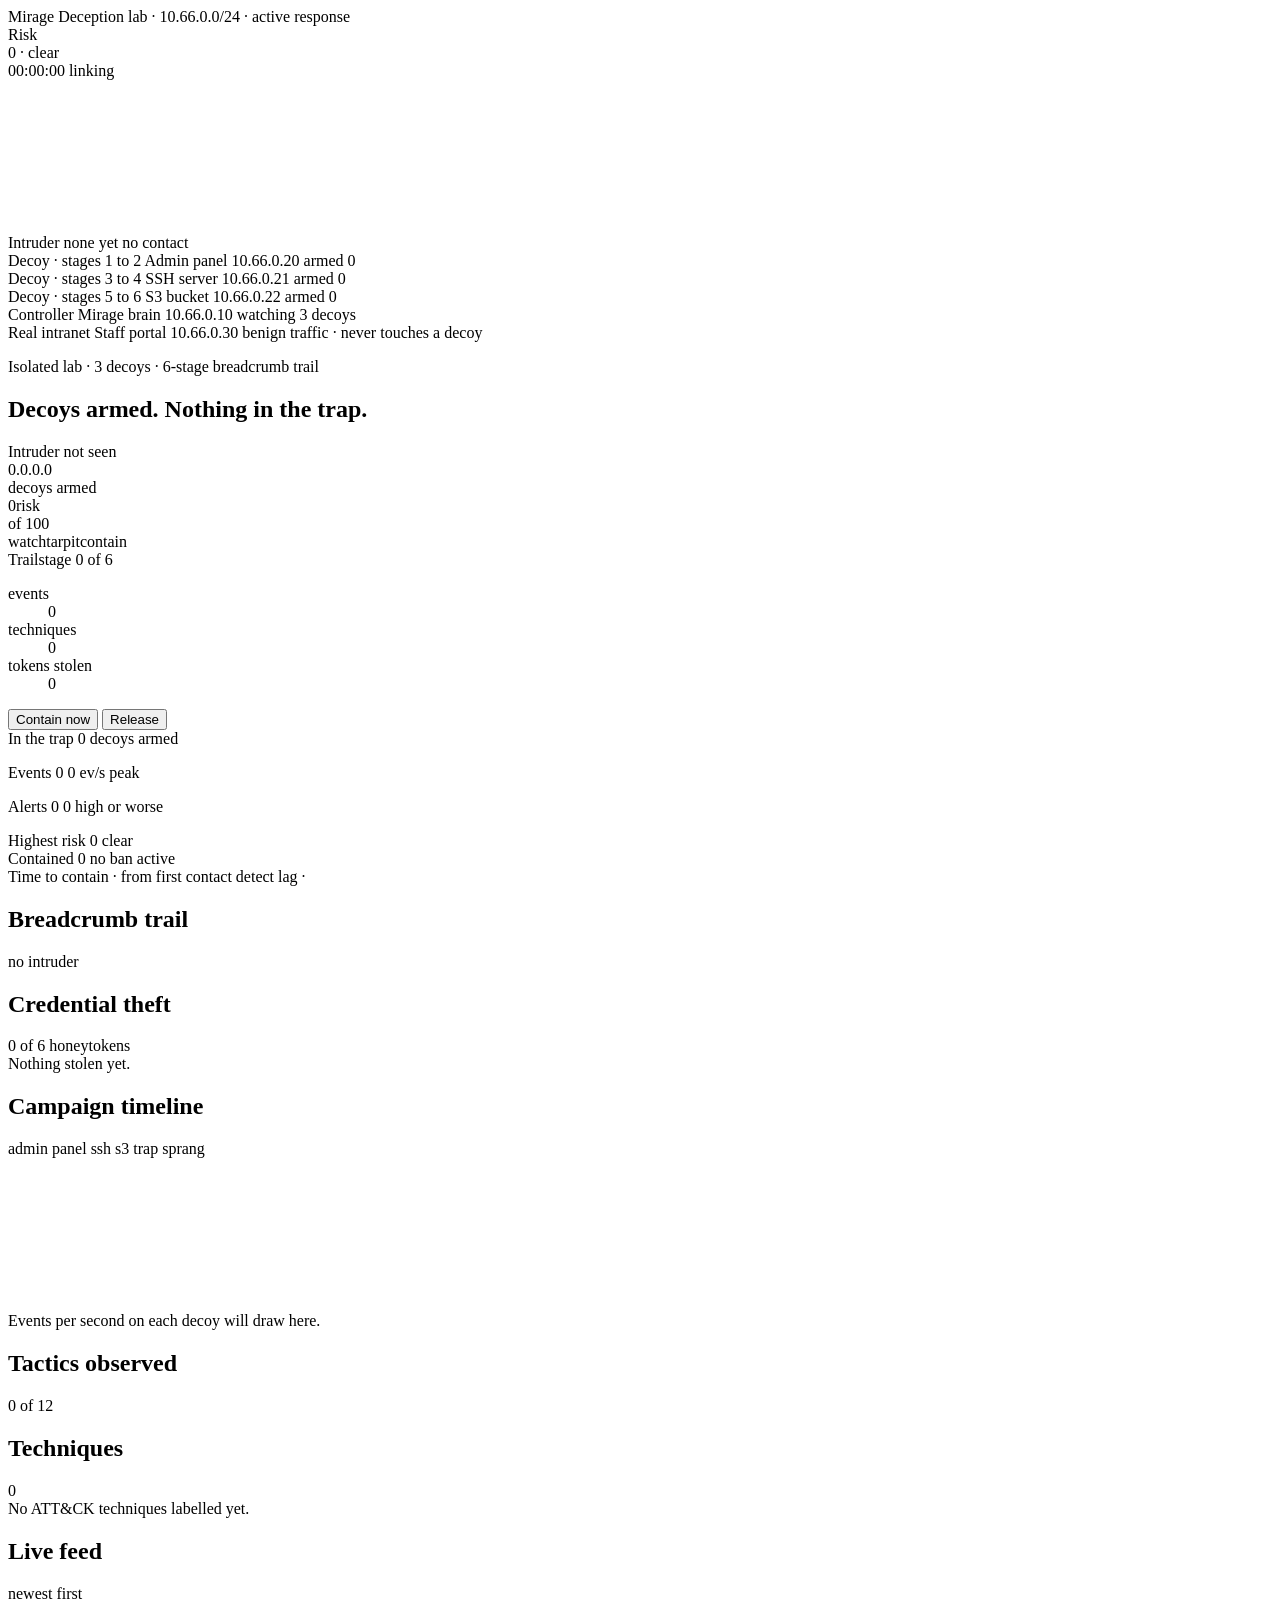
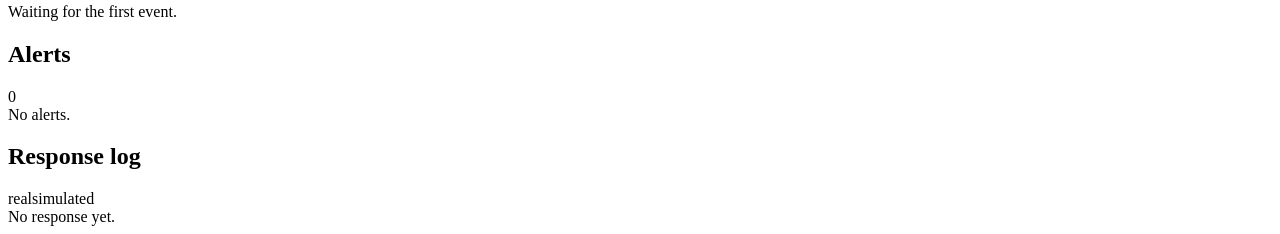
==== commit 3b4a081c: "Dashboard v17: cinematic deception console Redesign to the reference bar (Phenomenon CYBERDEFEND / C" ====
--- a/controller/app/static/index.html
+++ b/controller/app/static/index.html
@@ -3,193 +3,249 @@
 <head>
   <meta charset="utf-8" />
   <meta name="viewport" content="width=device-width, initial-scale=1" />
-  <title>Mirage · Deception Grid</title>
-  <link rel="icon" href="data:image/svg+xml,<svg xmlns='http://www.w3.org/2000/svg' viewBox='0 0 100 100'><circle cx='50' cy='50' r='34' fill='none' stroke='%2345e0d0' stroke-width='7'/><circle cx='50' cy='50' r='9' fill='%23ff3d71'/></svg>" />
+  <title>Mirage · deception lab</title>
+  <link rel="icon" href="data:image/svg+xml,<svg xmlns='http://www.w3.org/2000/svg' viewBox='0 0 100 100'><circle cx='50' cy='50' r='36' fill='none' stroke='%23ffc247' stroke-width='6'/><circle cx='50' cy='50' r='10' fill='%23ff4438'/></svg>" />
   <link rel="preconnect" href="https://fonts.googleapis.com" />
   <link rel="preconnect" href="https://fonts.gstatic.com" crossorigin />
-  <link href="https://fonts.googleapis.com/css2?family=Space+Grotesk:wght@400;500;600;700&family=IBM+Plex+Mono:wght@400;500;600&display=swap" rel="stylesheet" />
-  <link rel="stylesheet" href="/static/style.css?v=6" />
+  <link href="https://fonts.googleapis.com/css2?family=Barlow+Condensed:wght@500;600;700&family=Inter:wght@400;500;600&family=JetBrains+Mono:wght@400;500;600&display=swap" rel="stylesheet" />
+  <link rel="stylesheet" href="/static/style.css?v=17" />
 </head>
-<body data-threat="idle">
-  <canvas id="bg" class="bg-canvas"></canvas>
-  <div class="aura" id="aura"></div>
-
-  <aside class="rail">
-    <span class="sigil" aria-hidden="true"><span class="sigil-core"></span></span>
-    <nav class="rail-nav">
-      <a href="#map" class="rail-ico active" title="Grid" aria-label="Grid"><svg viewBox="0 0 24 24"><rect x="3" y="3" width="7" height="7" rx="1.5"/><rect x="14" y="3" width="7" height="7" rx="1.5"/><rect x="3" y="14" width="7" height="7" rx="1.5"/><rect x="14" y="14" width="7" height="7" rx="1.5"/></svg></a>
-      <a href="#feed-panel" class="rail-ico" title="Feed" aria-label="Feed"><svg viewBox="0 0 24 24"><path d="M3 12h4l2 6 4-14 2 8h6"/></svg></a>
-      <a href="#dossier" class="rail-ico" title="Intruders" aria-label="Intruders"><svg viewBox="0 0 24 24"><circle cx="12" cy="12" r="8"/><circle cx="12" cy="12" r="3"/><path d="M12 2v3M12 19v3M2 12h3M19 12h3"/></svg></a>
-      <a href="#responses" class="rail-ico" title="Response" aria-label="Response"><svg viewBox="0 0 24 24"><path d="M12 3l7 3v5c0 4.5-3 8-7 10-4-2-7-5.5-7-10V6z"/></svg></a>
-    </nav>
-    <span class="rail-foot" title="Isolated lab"></span>
-  </aside>
-
-  <div class="threatline" id="threatline"></div>
-
-  <div class="shell">
-    <header class="topbar glass">
-      <div class="brand-text">
-        <h1>Mirage</h1>
-        <p>Deception grid · isolated lab 10.66.0.0/24</p>
-      </div>
-      <div class="meter" title="Highest active threat">
-        <span class="meter-label">threat level</span>
-        <div class="meter-track"><div class="meter-fill" id="meter-fill"></div></div>
-        <span class="meter-read" id="meter-read">clear</span>
-      </div>
-      <div class="status">
-        <div class="stat"><span class="stat-num" id="stat-attackers">0</span><span class="stat-key">in the trap</span></div>
-        <div class="stat"><span class="stat-num" id="stat-events">0</span><span class="stat-key">events</span></div>
-        <div class="stat"><span class="stat-num" id="stat-alerts">0</span><span class="stat-key">alerts</span></div>
-        <div class="stat"><span class="stat-num hot" id="stat-contained">0</span><span class="stat-key">contained</span></div>
-        <div class="live" id="conn"><span class="live-dot"></span><span id="conn-text">linking</span></div>
-      </div>
-    </header>
-
-    <section class="hero" id="map">
-      <div class="panel glass map-panel">
-        <div class="panel-head"><h2>Lab topology</h2><span class="hint" id="map-hint">decoys armed</span></div>
-        <div class="map-wrap">
-          <svg class="topo" viewBox="0 0 1000 420" preserveAspectRatio="xMidYMid meet" id="topo">
-            <defs>
-              <filter id="glow" x="-60%" y="-60%" width="220%" height="220%">
-                <feGaussianBlur stdDeviation="4" result="b"/><feMerge><feMergeNode in="b"/><feMergeNode in="SourceGraphic"/></feMerge>
-              </filter>
-              <radialGradient id="nodefill" cx="50%" cy="35%" r="75%">
-                <stop offset="0%" stop-color="#1a2230"/><stop offset="100%" stop-color="#0b0f16"/>
-              </radialGradient>
-            </defs>
-
-            <!-- monitoring links controller -> decoys -->
-            <g class="mon">
-              <path d="M500 96 C 460 150 420 170 360 180"/>
-              <path d="M500 96 C 540 160 600 190 620 240"/>
-              <path d="M500 96 C 640 150 780 150 880 170"/>
-            </g>
-
-            <!-- trail links (bezier) -->
-            <path class="trail-link" id="lk-a" d="M150 230 C 230 230 270 185 352 182"/>
-            <path class="trail-link" id="lk-1" d="M368 188 C 470 210 520 240 600 248"/>
-            <path class="trail-link" id="lk-2" d="M640 242 C 740 230 800 185 872 178"/>
-            <circle class="spark" id="sp-a" r="3.2"/>
-            <circle class="spark" id="sp-1" r="3.2"/>
-            <circle class="spark" id="sp-2" r="3.2"/>
-
-            <!-- controller -->
-            <g class="dnode ctrl" id="n-ctrl" transform="translate(500,66)">
-              <rect x="-74" y="-28" width="148" height="56" rx="12"/>
-              <circle class="n-led" cx="-56" cy="0" r="4"/>
-              <text class="n-name" x="-42" y="-3" text-anchor="start">Controller</text>
-              <text class="n-ip" x="-42" y="14" text-anchor="start">10.66.0.10 · brain</text>
-            </g>
-            <!-- attacker -->
-            <g class="dnode atk" id="n-atk" transform="translate(96,230)">
-              <rect x="-74" y="-32" width="132" height="64" rx="14"/>
-              <circle class="n-led" cx="-54" cy="-8" r="4"/>
-              <text class="n-name" x="-40" y="-9" text-anchor="start">Intruder</text>
-              <text class="n-ip" x="-40" y="9" text-anchor="start">10.66.0.50</text>
-              <text class="n-stg" x="-40" y="24" text-anchor="start">hostile</text>
-            </g>
-            <!-- admin -->
-            <g class="dnode decoy" id="n-admin" transform="translate(360,180)">
-              <rect x="-62" y="-32" width="124" height="64" rx="14"/>
-              <circle class="n-led" cx="-44" cy="-10" r="4"/>
-              <text class="n-name" x="-30" y="-10" text-anchor="start">Admin panel</text>
-              <text class="n-ip" x="-30" y="7" text-anchor="start">10.66.0.20</text>
-              <text class="n-stg" x="-30" y="23" text-anchor="start">stages 1–2</text>
-            </g>
-            <!-- ssh -->
-            <g class="dnode decoy" id="n-ssh" transform="translate(620,248)">
-              <rect x="-62" y="-32" width="124" height="64" rx="14"/>
-              <circle class="n-led" cx="-44" cy="-10" r="4"/>
-              <text class="n-name" x="-30" y="-10" text-anchor="start">SSH server</text>
-              <text class="n-ip" x="-30" y="7" text-anchor="start">10.66.0.21</text>
-              <text class="n-stg" x="-30" y="23" text-anchor="start">stages 3–4</text>
-            </g>
-            <!-- s3 -->
-            <g class="dnode decoy" id="n-s3" transform="translate(880,172)">
-              <rect x="-62" y="-32" width="124" height="64" rx="14"/>
-              <circle class="n-led" cx="-44" cy="-10" r="4"/>
-              <text class="n-name" x="-30" y="-10" text-anchor="start">S3 bucket</text>
-              <text class="n-ip" x="-30" y="7" text-anchor="start">10.66.0.22</text>
-              <text class="n-stg" x="-30" y="23" text-anchor="start">stages 5–6</text>
-            </g>
-            <!-- legit -->
-            <g class="dnode legit" id="n-legit" transform="translate(360,356)">
-              <rect x="-70" y="-20" width="140" height="40" rx="10"/>
-              <text class="n-name" y="-2" text-anchor="middle">Real intranet</text>
-              <text class="n-ip" y="12" text-anchor="middle">10.66.0.30 · benign traffic</text>
-            </g>
-          </svg>
-
-          <div class="pulse-strip">
-            <div class="pulse-label">intrusion pulse<span id="pulse-rate">0 ev/s</span></div>
-            <canvas id="wave" class="wave"></canvas>
-          </div>
-        </div>
-      </div>
-
-      <div class="panel glass dossier" id="dossier">
-        <div class="panel-head"><h2>Intruder dossier</h2><span class="hint" id="dossier-hint">—</span></div>
-        <div class="dossier-body" id="dossier-body">
-          <div class="dossier-empty" id="dossier-empty">No intruder in the trap. Decoys watching.</div>
-          <div class="dossier-live" id="dossier-live" hidden>
-            <div class="gauge">
-              <svg viewBox="0 0 120 120">
-                <circle class="g-track" cx="60" cy="60" r="50"/>
-                <circle class="g-arc" id="g-arc" cx="60" cy="60" r="50" transform="rotate(-90 60 60)"/>
-              </svg>
-              <div class="gauge-c"><span class="gauge-num" id="d-risk">0</span><span class="gauge-k">risk</span></div>
-            </div>
-            <div class="dossier-id">
-              <span class="d-ip" id="d-ip">—</span>
-              <span class="d-verdict" id="d-verdict">watch</span>
-            </div>
-            <div class="d-stats">
-              <div><span id="d-stage">0/6</span><label>trail stage</label></div>
-              <div><span id="d-tech">0</span><label>techniques</label></div>
-              <div><span id="d-tokens">0</span><label>tokens stolen</label></div>
-            </div>
-            <div class="d-actions">
-              <button class="btn btn-contain" id="d-contain">Contain now</button>
-              <button class="btn btn-release" id="d-release">Release</button>
-            </div>
-          </div>
-        </div>
-      </div>
-    </section>
-
-    <section class="grid">
-      <div class="panel glass fill" id="feed-panel">
-        <div class="panel-head"><h2>Live feed</h2><span class="hint">newest first</span></div>
-        <div id="feed-list" class="feed"></div>
-      </div>
-
-      <div class="col">
-        <div class="panel glass" id="responses">
-          <div class="panel-head"><h2>Response log</h2></div>
-          <div id="resp-list" class="responses"></div>
-        </div>
-        <div class="panel glass grow">
-          <div class="panel-head"><h2>Alerts</h2></div>
-          <div id="alert-list" class="alerts"></div>
-        </div>
-      </div>
-
-      <div class="col">
-        <div class="panel glass">
-          <div class="panel-head"><h2>Credential theft</h2></div>
-          <div id="theft-list" class="theft"></div>
-        </div>
-        <div class="panel glass grow">
-          <div class="panel-head"><h2>Techniques observed</h2><span class="hint" id="tech-count">0</span></div>
-          <div id="tech-list" class="techniques"></div>
-        </div>
-      </div>
-    </section>
-  </div>
-
-  <script src="/static/app.js?v=6"></script>
+<body data-band="idle">
+  <div class="atmo" aria-hidden="true"></div>
+
+  <header class="top">
+    <div class="brand">
+      <span class="mark" aria-hidden="true"><i></i></span>
+      <span class="wordmark">Mirage</span>
+      <span class="brand-sub">Deception lab · 10.66.0.0/24 · active response</span>
+    </div>
+
+    <div class="ladder-wrap" title="Highest risk across intruders. Bands: watch under 40, tarpit 40 to 74, contain 75 and up">
+      <span class="ladder-k">Risk</span>
+      <div class="ladder">
+        <div class="ladder-band b1"></div><div class="ladder-band b2"></div><div class="ladder-band b3"></div>
+        <div class="ladder-pin" id="ladder-pin"></div>
+      </div>
+      <span class="ladder-read mono" id="ladder-read">0 · clear</span>
+    </div>
+
+    <div class="top-right">
+      <span class="clock mono" id="clock">00:00:00</span>
+      <span class="live" id="conn"><i class="live-dot"></i><span id="conn-text">linking</span></span>
+    </div>
+  </header>
+
+  <main class="page">
+
+    <!-- ============================== hero: the lab as a living floor -->
+    <section class="hero" id="hero" aria-label="Lab topology">
+      <canvas id="net" class="net"></canvas>
+
+      <div class="tiles" id="tiles" aria-hidden="false">
+        <div class="tile t-atk" id="tile-atk">
+          <span class="tile-role">Intruder</span>
+          <span class="tile-name mono" id="atk-ip">none yet</span>
+          <span class="tile-state" id="atk-state">no contact</span>
+        </div>
+        <div class="tile t-decoy" id="tile-admin">
+          <span class="tile-role">Decoy · stages 1 to 2</span>
+          <span class="tile-name">Admin panel</span>
+          <span class="tile-ip mono">10.66.0.20</span>
+          <span class="tile-state" id="st-admin">armed</span>
+          <span class="tile-count mono" id="ct-admin">0</span>
+        </div>
+        <div class="tile t-decoy" id="tile-ssh">
+          <span class="tile-role">Decoy · stages 3 to 4</span>
+          <span class="tile-name">SSH server</span>
+          <span class="tile-ip mono">10.66.0.21</span>
+          <span class="tile-state" id="st-ssh">armed</span>
+          <span class="tile-count mono" id="ct-ssh">0</span>
+        </div>
+        <div class="tile t-decoy" id="tile-s3">
+          <span class="tile-role">Decoy · stages 5 to 6</span>
+          <span class="tile-name">S3 bucket</span>
+          <span class="tile-ip mono">10.66.0.22</span>
+          <span class="tile-state" id="st-s3">armed</span>
+          <span class="tile-count mono" id="ct-s3">0</span>
+        </div>
+        <div class="tile t-ctrl" id="tile-ctrl">
+          <span class="tile-role">Controller</span>
+          <span class="tile-name">Mirage brain</span>
+          <span class="tile-ip mono">10.66.0.10</span>
+          <span class="tile-state" id="st-ctrl">watching 3 decoys</span>
+        </div>
+        <div class="tile t-legit" id="tile-legit">
+          <span class="tile-role">Real intranet</span>
+          <span class="tile-name">Staff portal</span>
+          <span class="tile-ip mono">10.66.0.30</span>
+          <span class="tile-state">benign traffic · never touches a decoy</span>
+        </div>
+      </div>
+
+      <div class="hero-head">
+        <p class="kicker" id="hero-kicker">Isolated lab · 3 decoys · 6-stage breadcrumb trail</p>
+        <h1 class="headline" id="hero-line">Decoys armed. Nothing in the trap.</h1>
+      </div>
+
+      <aside class="intruder glass" id="intruder">
+        <div class="int-head">
+          <span class="int-label">Intruder</span>
+          <span class="int-seen mono" id="int-seen">not seen</span>
+        </div>
+        <div class="int-ip display" id="int-ip">0.0.0.0</div>
+        <div class="int-verdict" id="int-verdict"><i></i><span id="int-verdict-word">decoys armed</span></div>
+
+        <div class="int-risk">
+          <div class="risk-top"><span class="risk-num display" id="int-risk">0</span><span class="risk-k">risk<br/>of 100</span></div>
+          <div class="risk-bar"><div class="risk-fill" id="risk-fill"></div><i class="th" style="left:40%"></i><i class="th" style="left:75%"></i></div>
+          <div class="risk-keys"><span>watch</span><span>tarpit</span><span>contain</span></div>
+        </div>
+
+        <div class="int-trail">
+          <div class="int-trail-top"><span>Trail</span><span class="mono" id="int-stage-word">stage 0 of 6</span></div>
+          <div class="segs" id="int-segs"><i></i><i></i><i></i><i></i><i></i><i></i></div>
+        </div>
+
+        <dl class="int-facts">
+          <div><dt>events</dt><dd class="mono" id="int-events">0</dd></div>
+          <div><dt>techniques</dt><dd class="mono" id="int-tech">0</dd></div>
+          <div><dt>tokens stolen</dt><dd class="mono" id="int-tokens">0</dd></div>
+        </dl>
+
+        <div class="int-actions">
+          <button class="btn btn-contain" id="btn-contain" type="button">Contain now</button>
+          <button class="btn btn-release" id="btn-release" type="button">Release</button>
+        </div>
+      </aside>
+    </section>
+
+    <!-- ============================== KPI strip -->
+    <section class="kpis" aria-label="Key numbers">
+      <div class="kpi glass">
+        <span class="kpi-k">In the trap</span>
+        <span class="kpi-v display" id="k-trap">0</span>
+        <span class="kpi-s mono" id="k-trap-s">decoys armed</span>
+      </div>
+      <div class="kpi glass">
+        <span class="kpi-k">Events</span>
+        <span class="kpi-v display" id="k-events">0</span>
+        <span class="kpi-s mono" id="k-events-s">0 ev/s peak</span>
+        <canvas class="spark" id="sp-events" width="92" height="30"></canvas>
+      </div>
+      <div class="kpi glass">
+        <span class="kpi-k">Alerts</span>
+        <span class="kpi-v display" id="k-alerts">0</span>
+        <span class="kpi-s mono" id="k-alerts-s">0 high or worse</span>
+        <canvas class="spark" id="sp-alerts" width="110" height="30"></canvas>
+      </div>
+      <div class="kpi glass">
+        <span class="kpi-k">Highest risk</span>
+        <span class="kpi-v display" id="k-risk">0</span>
+        <span class="kpi-s mono" id="k-risk-s">clear</span>
+        <canvas class="spark" id="sp-risk" width="110" height="30"></canvas>
+      </div>
+      <div class="kpi glass">
+        <span class="kpi-k">Contained</span>
+        <span class="kpi-v display" id="k-contained">0</span>
+        <span class="kpi-s mono" id="k-contained-s">no ban active</span>
+        <div class="decoy-blocks" id="k-blocks"><i></i><i></i><i></i></div>
+      </div>
+      <div class="kpi glass">
+        <span class="kpi-k">Time to contain</span>
+        <span class="kpi-v display" id="k-ttc">·</span>
+        <span class="kpi-s mono" id="k-ttc-s">from first contact</span>
+        <span class="kpi-s mono" id="k-ttd-s">detect lag ·</span>
+      </div>
+    </section>
+
+    <!-- ============================== trail + theft -->
+    <section class="row row-trail">
+      <div class="panel glass trail-panel">
+        <div class="panel-head">
+          <h2>Breadcrumb trail</h2>
+          <span class="meta mono" id="trail-meta">no intruder</span>
+        </div>
+        <div class="trail" id="trail">
+          <div class="trail-line"><i class="trail-fill" id="trail-fill"></i><i class="trail-cut" id="trail-cut" hidden></i></div>
+          <ol class="stages" id="stages"></ol>
+        </div>
+      </div>
+
+      <div class="panel glass theft-panel">
+        <div class="panel-head">
+          <h2>Credential theft</h2>
+          <span class="meta mono" id="theft-meta">0 of 6 honeytokens</span>
+        </div>
+        <div class="theft" id="theft-list"></div>
+        <div class="empty" id="theft-empty">Nothing stolen yet.</div>
+      </div>
+    </section>
+
+    <!-- ============================== timeline + tactics + techniques -->
+    <section class="row row-charts">
+      <div class="panel glass chart-panel">
+        <div class="panel-head">
+          <h2>Campaign timeline</h2>
+          <span class="meta">
+            <span class="leg"><i class="c-admin"></i>admin panel</span>
+            <span class="leg"><i class="c-ssh"></i>ssh</span>
+            <span class="leg"><i class="c-s3"></i>s3</span>
+            <span class="leg"><i class="c-cut"></i>trap sprang</span>
+          </span>
+        </div>
+        <div class="chart-wrap"><canvas id="timeline" class="timeline"></canvas></div>
+        <div class="empty" id="chart-empty">Events per second on each decoy will draw here.</div>
+      </div>
+
+      <div class="panel glass tactics-panel">
+        <div class="panel-head">
+          <h2>Tactics observed</h2>
+          <span class="meta mono" id="tactics-meta">0 of 12</span>
+        </div>
+        <div class="tactics" id="tactics"></div>
+      </div>
+
+      <div class="panel glass tech-panel">
+        <div class="panel-head">
+          <h2>Techniques</h2>
+          <span class="meta mono" id="tech-count">0</span>
+        </div>
+        <div class="techniques" id="tech-list"></div>
+        <div class="empty" id="tech-empty">No ATT&amp;CK techniques labelled yet.</div>
+      </div>
+    </section>
+
+    <!-- ============================== streams -->
+    <section class="row row-streams">
+      <div class="panel glass feed-panel">
+        <div class="panel-head">
+          <h2>Live feed</h2>
+          <span class="meta mono" id="feed-meta">newest first</span>
+        </div>
+        <div class="feed" id="feed-list"></div>
+        <div class="empty" id="feed-empty">Waiting for the first event.</div>
+      </div>
+
+      <div class="panel glass alerts-panel">
+        <div class="panel-head">
+          <h2>Alerts</h2>
+          <span class="meta mono" id="alerts-meta">0</span>
+        </div>
+        <div class="alerts" id="alert-list"></div>
+        <div class="empty" id="alerts-empty">No alerts.</div>
+      </div>
+
+      <div class="panel glass resp-panel">
+        <div class="panel-head">
+          <h2>Response log</h2>
+          <span class="meta"><span class="leg"><i class="c-real"></i>real</span><span class="leg"><i class="c-sim"></i>simulated</span></span>
+        </div>
+        <div class="responses" id="resp-list"></div>
+        <div class="empty" id="resp-empty">No response yet.</div>
+      </div>
+    </section>
+  </main>
+
+  <script src="/static/app.js?v=17"></script>
 </body>
 </html>
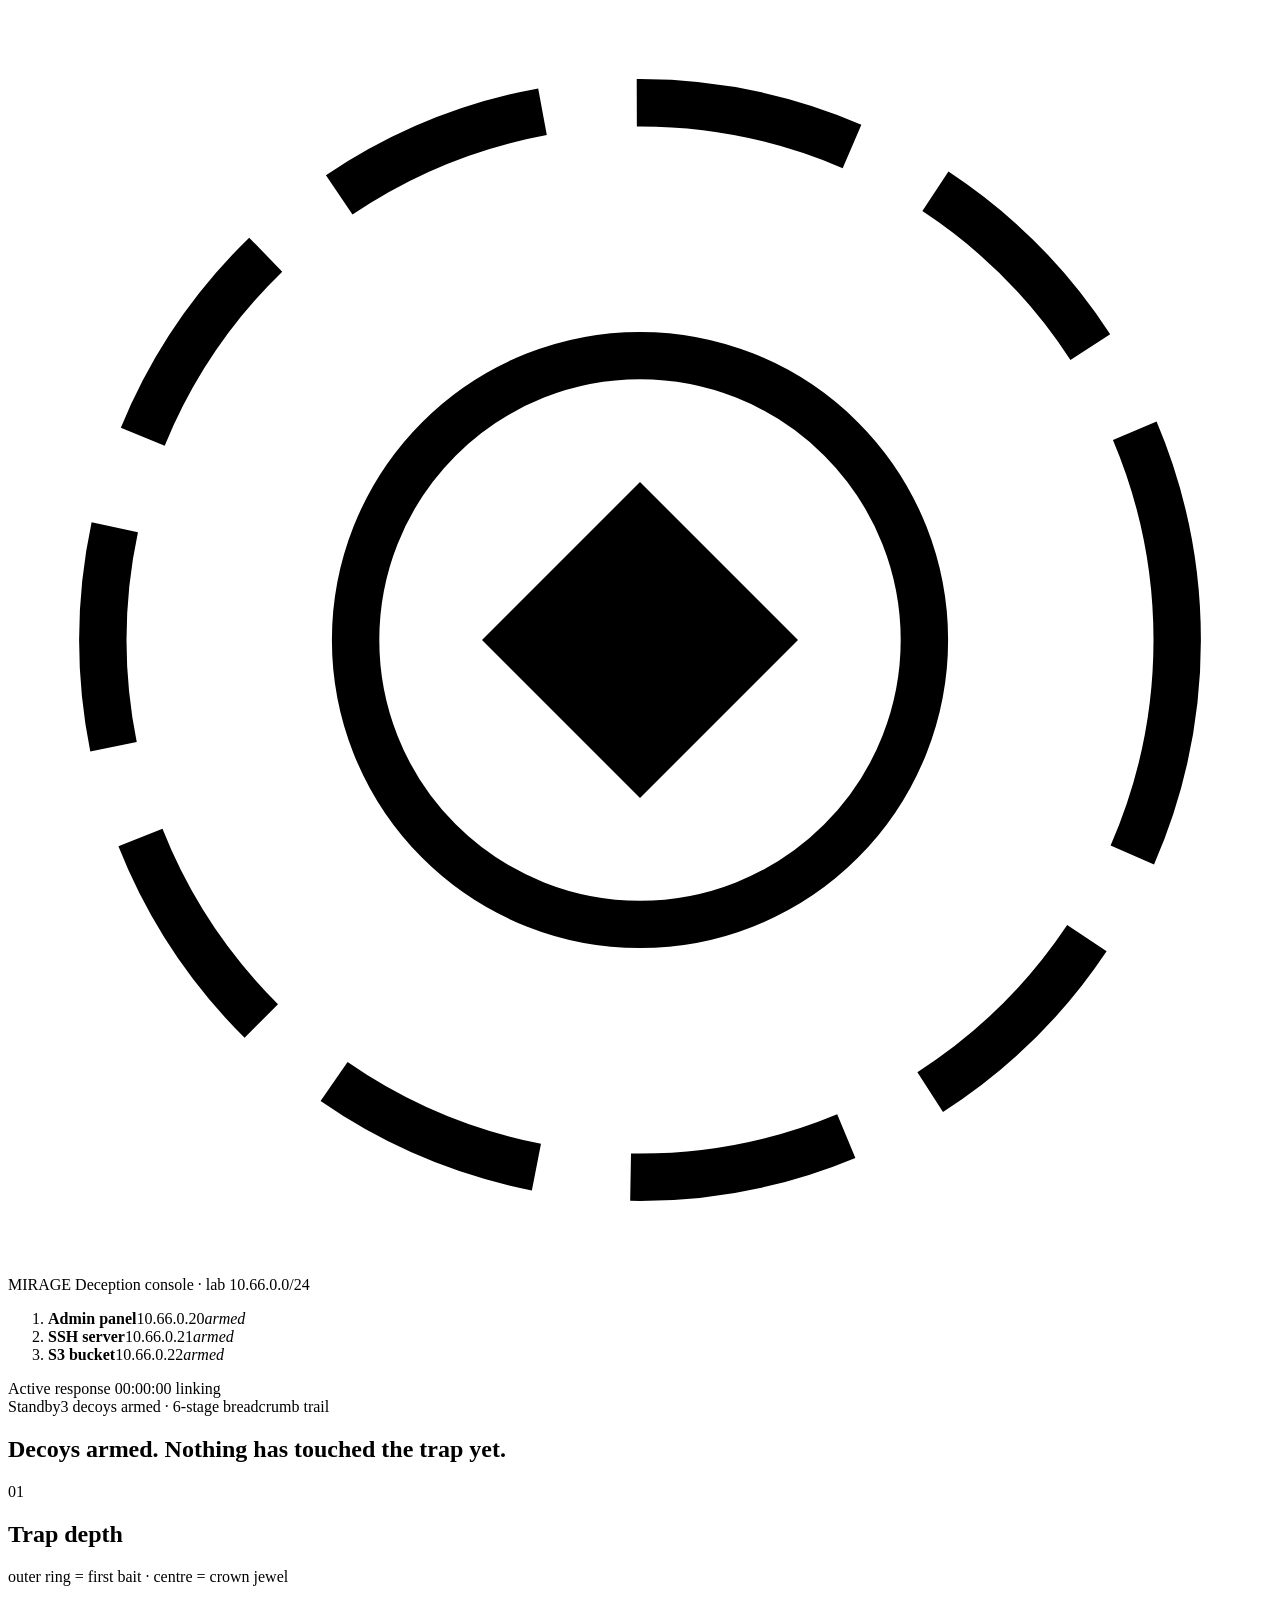
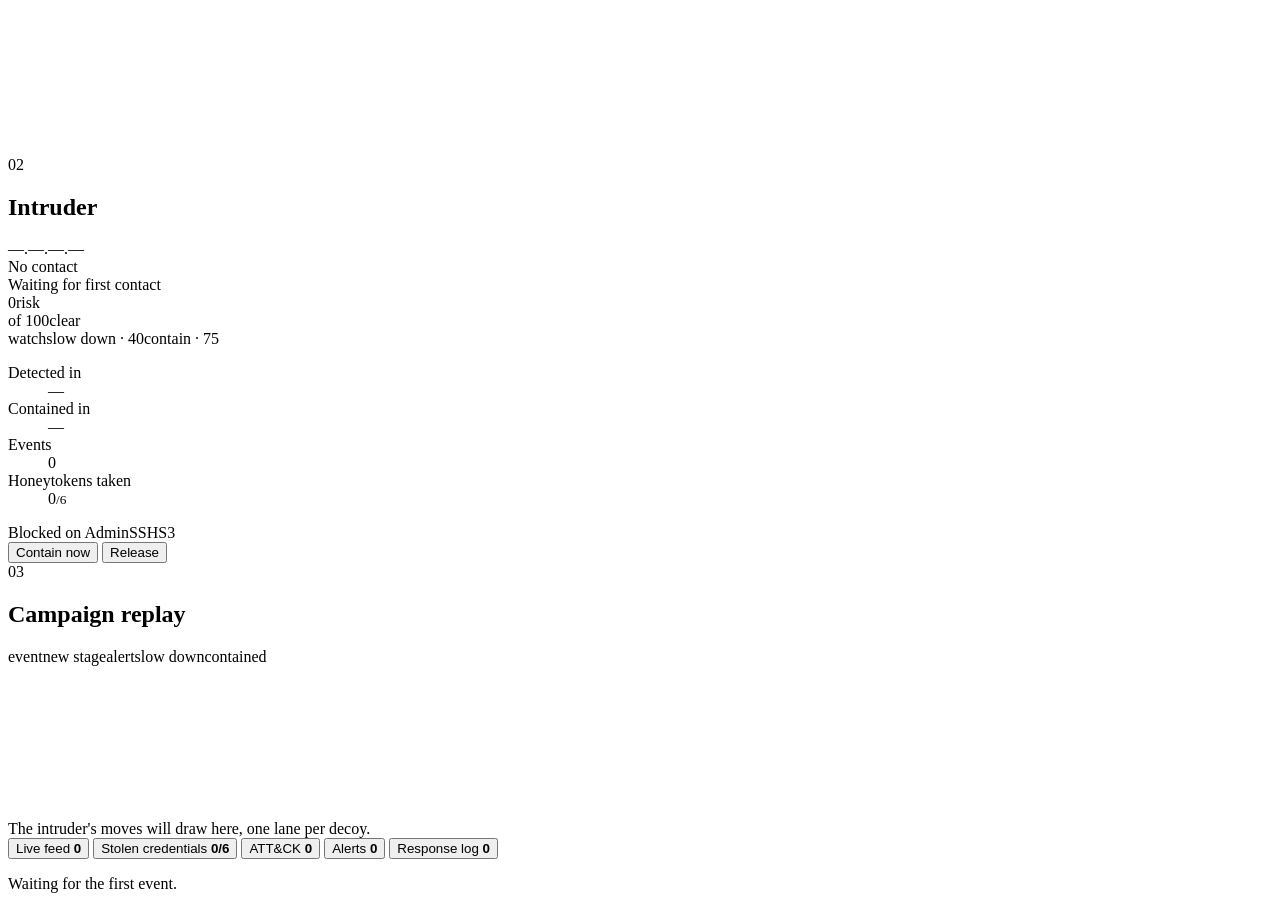
==== commit b7a2faa4: "Redesign the dashboard around the attack story One plain sentence on top, a radial trap-depth HUD wi" ====
--- a/controller/app/static/index.html
+++ b/controller/app/static/index.html
@@ -3,249 +3,133 @@
 <head>
   <meta charset="utf-8" />
   <meta name="viewport" content="width=device-width, initial-scale=1" />
-  <title>Mirage · deception lab</title>
-  <link rel="icon" href="data:image/svg+xml,<svg xmlns='http://www.w3.org/2000/svg' viewBox='0 0 100 100'><circle cx='50' cy='50' r='36' fill='none' stroke='%23ffc247' stroke-width='6'/><circle cx='50' cy='50' r='10' fill='%23ff4438'/></svg>" />
+  <title>Mirage · deception console</title>
+  <link rel="icon" href="data:image/svg+xml,<svg xmlns='http://www.w3.org/2000/svg' viewBox='0 0 100 100'><circle cx='50' cy='50' r='40' fill='none' stroke='%235ad7f0' stroke-width='6' stroke-dasharray='18 8'/><circle cx='50' cy='50' r='22' fill='none' stroke='%235ad7f0' stroke-width='5'/><path d='M50 40 60 50 50 60 40 50z' fill='%23ff4d45'/></svg>" />
   <link rel="preconnect" href="https://fonts.googleapis.com" />
   <link rel="preconnect" href="https://fonts.gstatic.com" crossorigin />
-  <link href="https://fonts.googleapis.com/css2?family=Barlow+Condensed:wght@500;600;700&family=Inter:wght@400;500;600&family=JetBrains+Mono:wght@400;500;600&display=swap" rel="stylesheet" />
-  <link rel="stylesheet" href="/static/style.css?v=17" />
+  <link href="https://fonts.googleapis.com/css2?family=Oxanium:wght@500;600;700;800&family=IBM+Plex+Sans:wght@400;500;600&family=JetBrains+Mono:wght@400;500;600&display=swap" rel="stylesheet" />
+  <link rel="stylesheet" href="/static/style.css?v=18" />
 </head>
 <body data-band="idle">
-  <div class="atmo" aria-hidden="true"></div>
+  <div class="backdrop" aria-hidden="true"></div>
+  <div class="flash" id="flash" aria-hidden="true"></div>
 
-  <header class="top">
+  <!-- ============================== command bar -->
+  <header class="bar">
     <div class="brand">
-      <span class="mark" aria-hidden="true"><i></i></span>
-      <span class="wordmark">Mirage</span>
-      <span class="brand-sub">Deception lab · 10.66.0.0/24 · active response</span>
+      <svg class="brand-mark" viewBox="0 0 40 40" aria-hidden="true">
+        <circle cx="20" cy="20" r="17" fill="none" stroke="currentColor" stroke-width="1.5" stroke-dasharray="7 3" />
+        <circle cx="20" cy="20" r="9" fill="none" stroke="currentColor" stroke-width="1.5" />
+        <path d="M20 15 25 20 20 25 15 20z" fill="var(--red)" />
+      </svg>
+      <div class="brand-text">
+        <span class="wordmark">MIRAGE</span>
+        <span class="brand-sub">Deception console · lab 10.66.0.0/24</span>
+      </div>
     </div>
 
-    <div class="ladder-wrap" title="Highest risk across intruders. Bands: watch under 40, tarpit 40 to 74, contain 75 and up">
-      <span class="ladder-k">Risk</span>
-      <div class="ladder">
-        <div class="ladder-band b1"></div><div class="ladder-band b2"></div><div class="ladder-band b3"></div>
-        <div class="ladder-pin" id="ladder-pin"></div>
-      </div>
-      <span class="ladder-read mono" id="ladder-read">0 · clear</span>
-    </div>
+    <ol class="decoys" aria-label="Decoys">
+      <li class="decoy" id="dc-admin"><i></i><b>Admin panel</b><span class="mono">10.66.0.20</span><em id="dcs-admin">armed</em></li>
+      <li class="decoy" id="dc-ssh"><i></i><b>SSH server</b><span class="mono">10.66.0.21</span><em id="dcs-ssh">armed</em></li>
+      <li class="decoy" id="dc-s3"><i></i><b>S3 bucket</b><span class="mono">10.66.0.22</span><em id="dcs-s3">armed</em></li>
+    </ol>
 
-    <div class="top-right">
+    <div class="bar-right">
+      <span class="mode mono">Active response</span>
       <span class="clock mono" id="clock">00:00:00</span>
-      <span class="live" id="conn"><i class="live-dot"></i><span id="conn-text">linking</span></span>
+      <span class="link" id="conn"><i></i><span id="conn-text">linking</span></span>
     </div>
   </header>
 
   <main class="page">
 
-    <!-- ============================== hero: the lab as a living floor -->
-    <section class="hero" id="hero" aria-label="Lab topology">
-      <canvas id="net" class="net"></canvas>
+    <!-- ============================== 1 · the sentence -->
+    <section class="brief" aria-live="polite">
+      <div class="brief-kicker mono" id="kicker"><span class="live-tag">Standby</span><span>3 decoys armed · 6-stage breadcrumb trail</span></div>
+      <h1 class="say" id="say">Decoys armed. Nothing has touched the trap yet.</h1>
+    </section>
 
-      <div class="tiles" id="tiles" aria-hidden="false">
-        <div class="tile t-atk" id="tile-atk">
-          <span class="tile-role">Intruder</span>
-          <span class="tile-name mono" id="atk-ip">none yet</span>
-          <span class="tile-state" id="atk-state">no contact</span>
-        </div>
-        <div class="tile t-decoy" id="tile-admin">
-          <span class="tile-role">Decoy · stages 1 to 2</span>
-          <span class="tile-name">Admin panel</span>
-          <span class="tile-ip mono">10.66.0.20</span>
-          <span class="tile-state" id="st-admin">armed</span>
-          <span class="tile-count mono" id="ct-admin">0</span>
-        </div>
-        <div class="tile t-decoy" id="tile-ssh">
-          <span class="tile-role">Decoy · stages 3 to 4</span>
-          <span class="tile-name">SSH server</span>
-          <span class="tile-ip mono">10.66.0.21</span>
-          <span class="tile-state" id="st-ssh">armed</span>
-          <span class="tile-count mono" id="ct-ssh">0</span>
-        </div>
-        <div class="tile t-decoy" id="tile-s3">
-          <span class="tile-role">Decoy · stages 5 to 6</span>
-          <span class="tile-name">S3 bucket</span>
-          <span class="tile-ip mono">10.66.0.22</span>
-          <span class="tile-state" id="st-s3">armed</span>
-          <span class="tile-count mono" id="ct-s3">0</span>
-        </div>
-        <div class="tile t-ctrl" id="tile-ctrl">
-          <span class="tile-role">Controller</span>
-          <span class="tile-name">Mirage brain</span>
-          <span class="tile-ip mono">10.66.0.10</span>
-          <span class="tile-state" id="st-ctrl">watching 3 decoys</span>
-        </div>
-        <div class="tile t-legit" id="tile-legit">
-          <span class="tile-role">Real intranet</span>
-          <span class="tile-name">Staff portal</span>
-          <span class="tile-ip mono">10.66.0.30</span>
-          <span class="tile-state">benign traffic · never touches a decoy</span>
+    <!-- ============================== 2 · HUD + intruder -->
+    <section class="ops">
+      <div class="frame hud-frame">
+        <header class="fhead"><span class="fidx">01</span><h2>Trap depth</h2><span class="rule"></span><span class="fmeta mono" id="hud-meta">outer ring = first bait · centre = crown jewel</span></header>
+        <div class="hud-body">
+          <ol class="ledger" id="ledger" aria-label="Breadcrumb trail"></ol>
+          <div class="hud-wrap" id="hud-wrap"><canvas id="hud" aria-label="Radial view of how deep each intruder got into the trap"></canvas></div>
         </div>
       </div>
 
-      <div class="hero-head">
-        <p class="kicker" id="hero-kicker">Isolated lab · 3 decoys · 6-stage breadcrumb trail</p>
-        <h1 class="headline" id="hero-line">Decoys armed. Nothing in the trap.</h1>
-      </div>
+      <aside class="frame intruder" id="intruder">
+        <header class="fhead"><span class="fidx">02</span><h2>Intruder</h2><span class="rule"></span>
+          <span class="picker" id="picker" hidden>
+            <button type="button" id="pick-prev" aria-label="Previous intruder">◂</button>
+            <span class="mono" id="pick-n">1/1</span>
+            <button type="button" id="pick-next" aria-label="Next intruder">▸</button>
+          </span>
+        </header>
 
-      <aside class="intruder glass" id="intruder">
-        <div class="int-head">
-          <span class="int-label">Intruder</span>
-          <span class="int-seen mono" id="int-seen">not seen</span>
+        <div class="int-id">
+          <div class="int-ip" id="int-ip">—.—.—.—</div>
+          <div class="stamp" id="stamp">No contact</div>
         </div>
-        <div class="int-ip display" id="int-ip">0.0.0.0</div>
-        <div class="int-verdict" id="int-verdict"><i></i><span id="int-verdict-word">decoys armed</span></div>
+        <div class="int-seen mono" id="int-seen">Waiting for first contact</div>
 
-        <div class="int-risk">
-          <div class="risk-top"><span class="risk-num display" id="int-risk">0</span><span class="risk-k">risk<br/>of 100</span></div>
-          <div class="risk-bar"><div class="risk-fill" id="risk-fill"></div><i class="th" style="left:40%"></i><i class="th" style="left:75%"></i></div>
-          <div class="risk-keys"><span>watch</span><span>tarpit</span><span>contain</span></div>
+        <div class="risk">
+          <div class="risk-top"><span class="risk-n" id="risk-n">0</span><span class="risk-of">risk<br />of 100</span><span class="risk-word" id="risk-word">clear</span></div>
+          <div class="risk-segs" id="risk-segs"></div>
+          <div class="risk-keys mono"><span>watch</span><span>slow down · 40</span><span>contain · 75</span></div>
         </div>
 
-        <div class="int-trail">
-          <div class="int-trail-top"><span>Trail</span><span class="mono" id="int-stage-word">stage 0 of 6</span></div>
-          <div class="segs" id="int-segs"><i></i><i></i><i></i><i></i><i></i><i></i></div>
+        <dl class="facts">
+          <div><dt>Detected in</dt><dd id="f-ttd">—</dd></div>
+          <div><dt>Contained in</dt><dd id="f-ttc">—</dd></div>
+          <div><dt>Events</dt><dd id="f-events">0</dd></div>
+          <div><dt>Honeytokens taken</dt><dd id="f-tokens">0<small>/6</small></dd></div>
+        </dl>
+
+        <div class="enforce">
+          <span class="enf-k mono">Blocked on</span>
+          <span class="enf" id="enf-admin">Admin</span><span class="enf" id="enf-ssh">SSH</span><span class="enf" id="enf-s3">S3</span>
         </div>
 
-        <dl class="int-facts">
-          <div><dt>events</dt><dd class="mono" id="int-events">0</dd></div>
-          <div><dt>techniques</dt><dd class="mono" id="int-tech">0</dd></div>
-          <div><dt>tokens stolen</dt><dd class="mono" id="int-tokens">0</dd></div>
-        </dl>
-
-        <div class="int-actions">
+        <div class="actions">
           <button class="btn btn-contain" id="btn-contain" type="button">Contain now</button>
           <button class="btn btn-release" id="btn-release" type="button">Release</button>
         </div>
       </aside>
     </section>
 
-    <!-- ============================== KPI strip -->
-    <section class="kpis" aria-label="Key numbers">
-      <div class="kpi glass">
-        <span class="kpi-k">In the trap</span>
-        <span class="kpi-v display" id="k-trap">0</span>
-        <span class="kpi-s mono" id="k-trap-s">decoys armed</span>
-      </div>
-      <div class="kpi glass">
-        <span class="kpi-k">Events</span>
-        <span class="kpi-v display" id="k-events">0</span>
-        <span class="kpi-s mono" id="k-events-s">0 ev/s peak</span>
-        <canvas class="spark" id="sp-events" width="92" height="30"></canvas>
-      </div>
-      <div class="kpi glass">
-        <span class="kpi-k">Alerts</span>
-        <span class="kpi-v display" id="k-alerts">0</span>
-        <span class="kpi-s mono" id="k-alerts-s">0 high or worse</span>
-        <canvas class="spark" id="sp-alerts" width="110" height="30"></canvas>
-      </div>
-      <div class="kpi glass">
-        <span class="kpi-k">Highest risk</span>
-        <span class="kpi-v display" id="k-risk">0</span>
-        <span class="kpi-s mono" id="k-risk-s">clear</span>
-        <canvas class="spark" id="sp-risk" width="110" height="30"></canvas>
-      </div>
-      <div class="kpi glass">
-        <span class="kpi-k">Contained</span>
-        <span class="kpi-v display" id="k-contained">0</span>
-        <span class="kpi-s mono" id="k-contained-s">no ban active</span>
-        <div class="decoy-blocks" id="k-blocks"><i></i><i></i><i></i></div>
-      </div>
-      <div class="kpi glass">
-        <span class="kpi-k">Time to contain</span>
-        <span class="kpi-v display" id="k-ttc">·</span>
-        <span class="kpi-s mono" id="k-ttc-s">from first contact</span>
-        <span class="kpi-s mono" id="k-ttd-s">detect lag ·</span>
+    <!-- ============================== 3 · campaign replay -->
+    <section class="frame replay">
+      <header class="fhead"><span class="fidx">03</span><h2>Campaign replay</h2><span class="rule"></span>
+        <span class="fmeta legend mono">
+          <span><i class="k-ev"></i>event</span><span><i class="k-st"></i>new stage</span><span><i class="k-al"></i>alert</span><span><i class="k-tp"></i>slow down</span><span><i class="k-ct"></i>contained</span>
+        </span>
+      </header>
+      <div class="replay-wrap" id="replay-wrap">
+        <canvas id="replay" aria-label="Timeline of the intruder's events on each decoy and Mirage's response"></canvas>
+        <div class="tip" id="tip" hidden></div>
+        <div class="replay-empty" id="replay-empty">The intruder's moves will draw here, one lane per decoy.</div>
       </div>
     </section>
 
-    <!-- ============================== trail + theft -->
-    <section class="row row-trail">
-      <div class="panel glass trail-panel">
-        <div class="panel-head">
-          <h2>Breadcrumb trail</h2>
-          <span class="meta mono" id="trail-meta">no intruder</span>
-        </div>
-        <div class="trail" id="trail">
-          <div class="trail-line"><i class="trail-fill" id="trail-fill"></i><i class="trail-cut" id="trail-cut" hidden></i></div>
-          <ol class="stages" id="stages"></ol>
-        </div>
+    <!-- ============================== 4 · detail drawer -->
+    <section class="frame drawer">
+      <div class="tabs" role="tablist" aria-label="Details">
+        <button role="tab" id="tab-feed" aria-controls="pane-feed" aria-selected="true" type="button">Live feed <b id="n-feed">0</b></button>
+        <button role="tab" id="tab-theft" aria-controls="pane-theft" aria-selected="false" type="button">Stolen credentials <b id="n-theft">0/6</b></button>
+        <button role="tab" id="tab-attack" aria-controls="pane-attack" aria-selected="false" type="button">ATT&amp;CK <b id="n-attack">0</b></button>
+        <button role="tab" id="tab-alerts" aria-controls="pane-alerts" aria-selected="false" type="button">Alerts <b id="n-alerts">0</b></button>
+        <button role="tab" id="tab-resp" aria-controls="pane-resp" aria-selected="false" type="button">Response log <b id="n-resp">0</b></button>
       </div>
-
-      <div class="panel glass theft-panel">
-        <div class="panel-head">
-          <h2>Credential theft</h2>
-          <span class="meta mono" id="theft-meta">0 of 6 honeytokens</span>
-        </div>
-        <div class="theft" id="theft-list"></div>
-        <div class="empty" id="theft-empty">Nothing stolen yet.</div>
-      </div>
-    </section>
-
-    <!-- ============================== timeline + tactics + techniques -->
-    <section class="row row-charts">
-      <div class="panel glass chart-panel">
-        <div class="panel-head">
-          <h2>Campaign timeline</h2>
-          <span class="meta">
-            <span class="leg"><i class="c-admin"></i>admin panel</span>
-            <span class="leg"><i class="c-ssh"></i>ssh</span>
-            <span class="leg"><i class="c-s3"></i>s3</span>
-            <span class="leg"><i class="c-cut"></i>trap sprang</span>
-          </span>
-        </div>
-        <div class="chart-wrap"><canvas id="timeline" class="timeline"></canvas></div>
-        <div class="empty" id="chart-empty">Events per second on each decoy will draw here.</div>
-      </div>
-
-      <div class="panel glass tactics-panel">
-        <div class="panel-head">
-          <h2>Tactics observed</h2>
-          <span class="meta mono" id="tactics-meta">0 of 12</span>
-        </div>
-        <div class="tactics" id="tactics"></div>
-      </div>
-
-      <div class="panel glass tech-panel">
-        <div class="panel-head">
-          <h2>Techniques</h2>
-          <span class="meta mono" id="tech-count">0</span>
-        </div>
-        <div class="techniques" id="tech-list"></div>
-        <div class="empty" id="tech-empty">No ATT&amp;CK techniques labelled yet.</div>
-      </div>
-    </section>
-
-    <!-- ============================== streams -->
-    <section class="row row-streams">
-      <div class="panel glass feed-panel">
-        <div class="panel-head">
-          <h2>Live feed</h2>
-          <span class="meta mono" id="feed-meta">newest first</span>
-        </div>
-        <div class="feed" id="feed-list"></div>
-        <div class="empty" id="feed-empty">Waiting for the first event.</div>
-      </div>
-
-      <div class="panel glass alerts-panel">
-        <div class="panel-head">
-          <h2>Alerts</h2>
-          <span class="meta mono" id="alerts-meta">0</span>
-        </div>
-        <div class="alerts" id="alert-list"></div>
-        <div class="empty" id="alerts-empty">No alerts.</div>
-      </div>
-
-      <div class="panel glass resp-panel">
-        <div class="panel-head">
-          <h2>Response log</h2>
-          <span class="meta"><span class="leg"><i class="c-real"></i>real</span><span class="leg"><i class="c-sim"></i>simulated</span></span>
-        </div>
-        <div class="responses" id="resp-list"></div>
-        <div class="empty" id="resp-empty">No response yet.</div>
-      </div>
+      <div class="pane" role="tabpanel" id="pane-feed" aria-labelledby="tab-feed"><div class="rows" id="feed"></div><p class="empty" id="feed-empty">Waiting for the first event.</p></div>
+      <div class="pane" role="tabpanel" id="pane-theft" aria-labelledby="tab-theft" hidden><div class="theft" id="theft"></div><p class="empty" id="theft-empty">Nothing stolen yet.</p></div>
+      <div class="pane" role="tabpanel" id="pane-attack" aria-labelledby="tab-attack" hidden><div class="matrix" id="matrix"></div><div class="techs" id="techs"></div></div>
+      <div class="pane" role="tabpanel" id="pane-alerts" aria-labelledby="tab-alerts" hidden><div class="rows" id="alerts"></div><p class="empty" id="alerts-empty">No alerts.</p></div>
+      <div class="pane" role="tabpanel" id="pane-resp" aria-labelledby="tab-resp" hidden><div class="rows" id="resp"></div><p class="empty" id="resp-empty">Mirage has not responded to anything yet.</p></div>
     </section>
   </main>
 
-  <script src="/static/app.js?v=17"></script>
+  <script src="/static/app.js?v=18"></script>
 </body>
 </html>
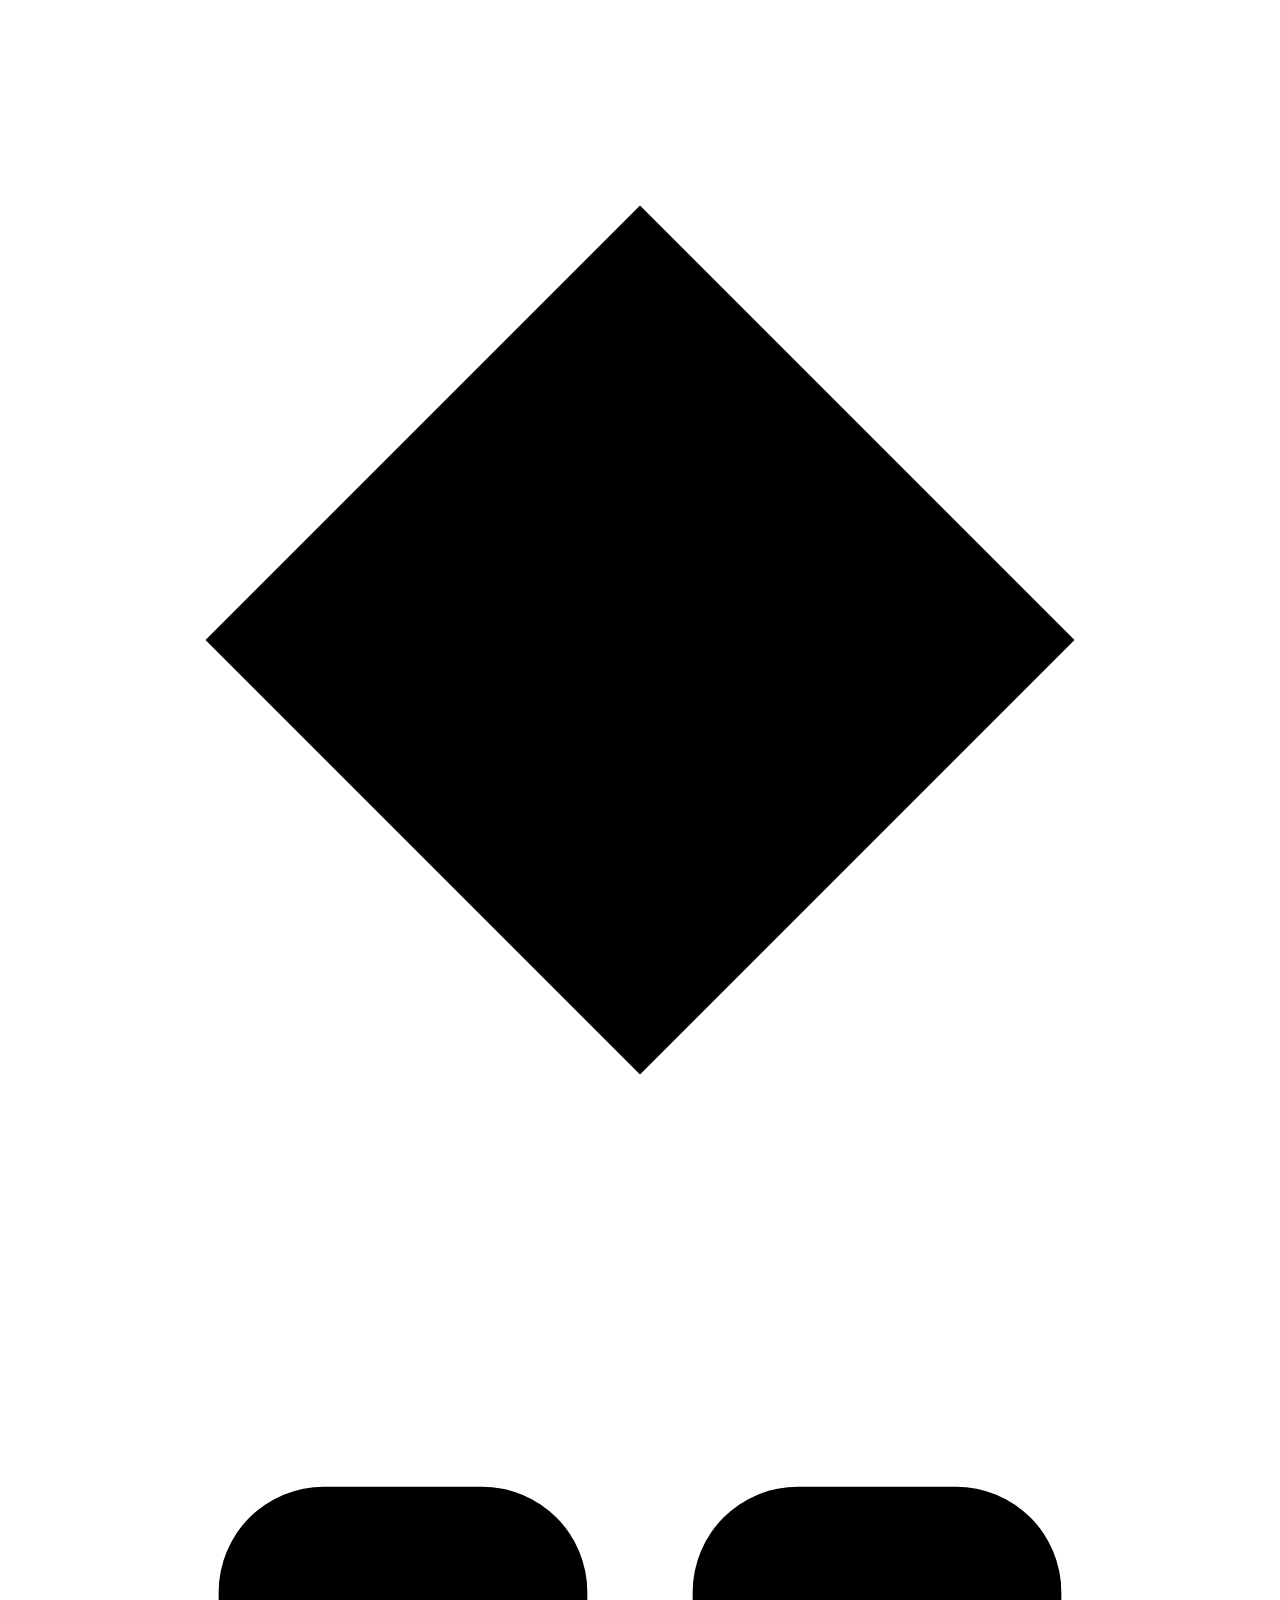
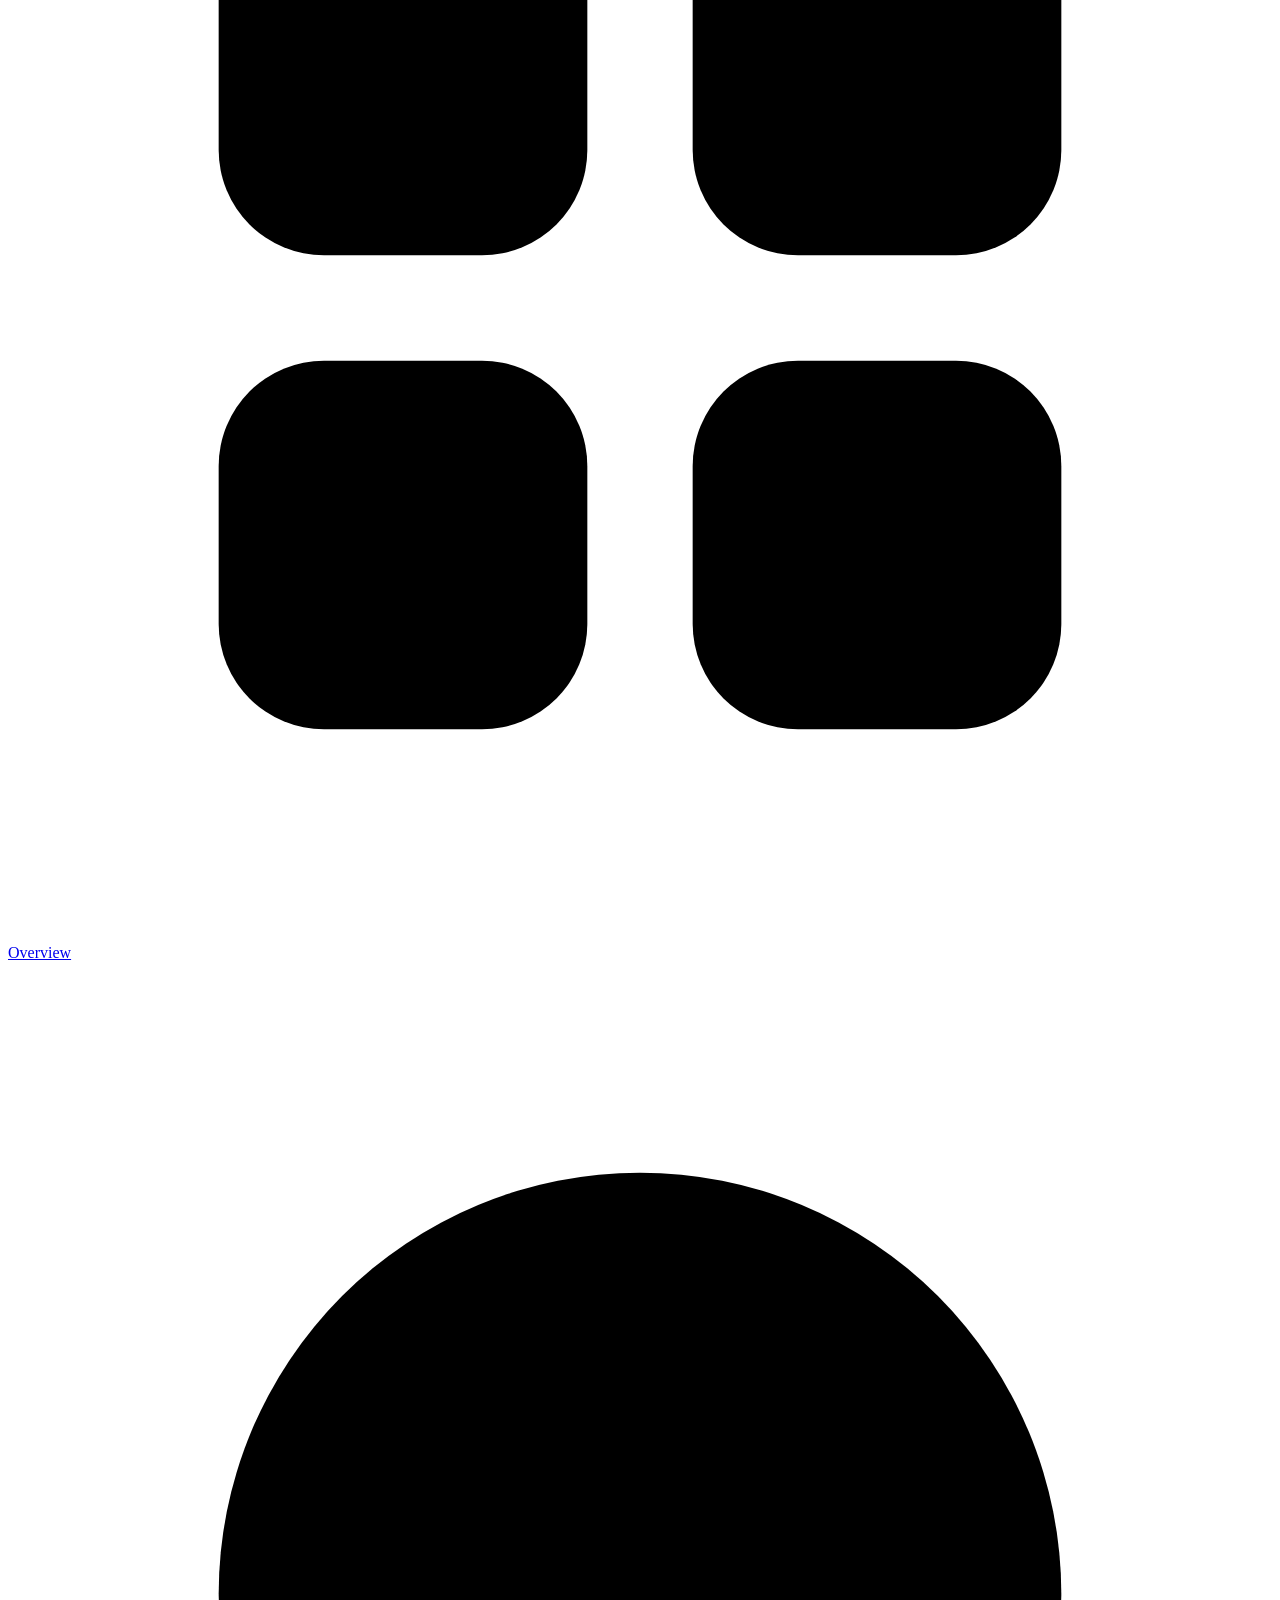
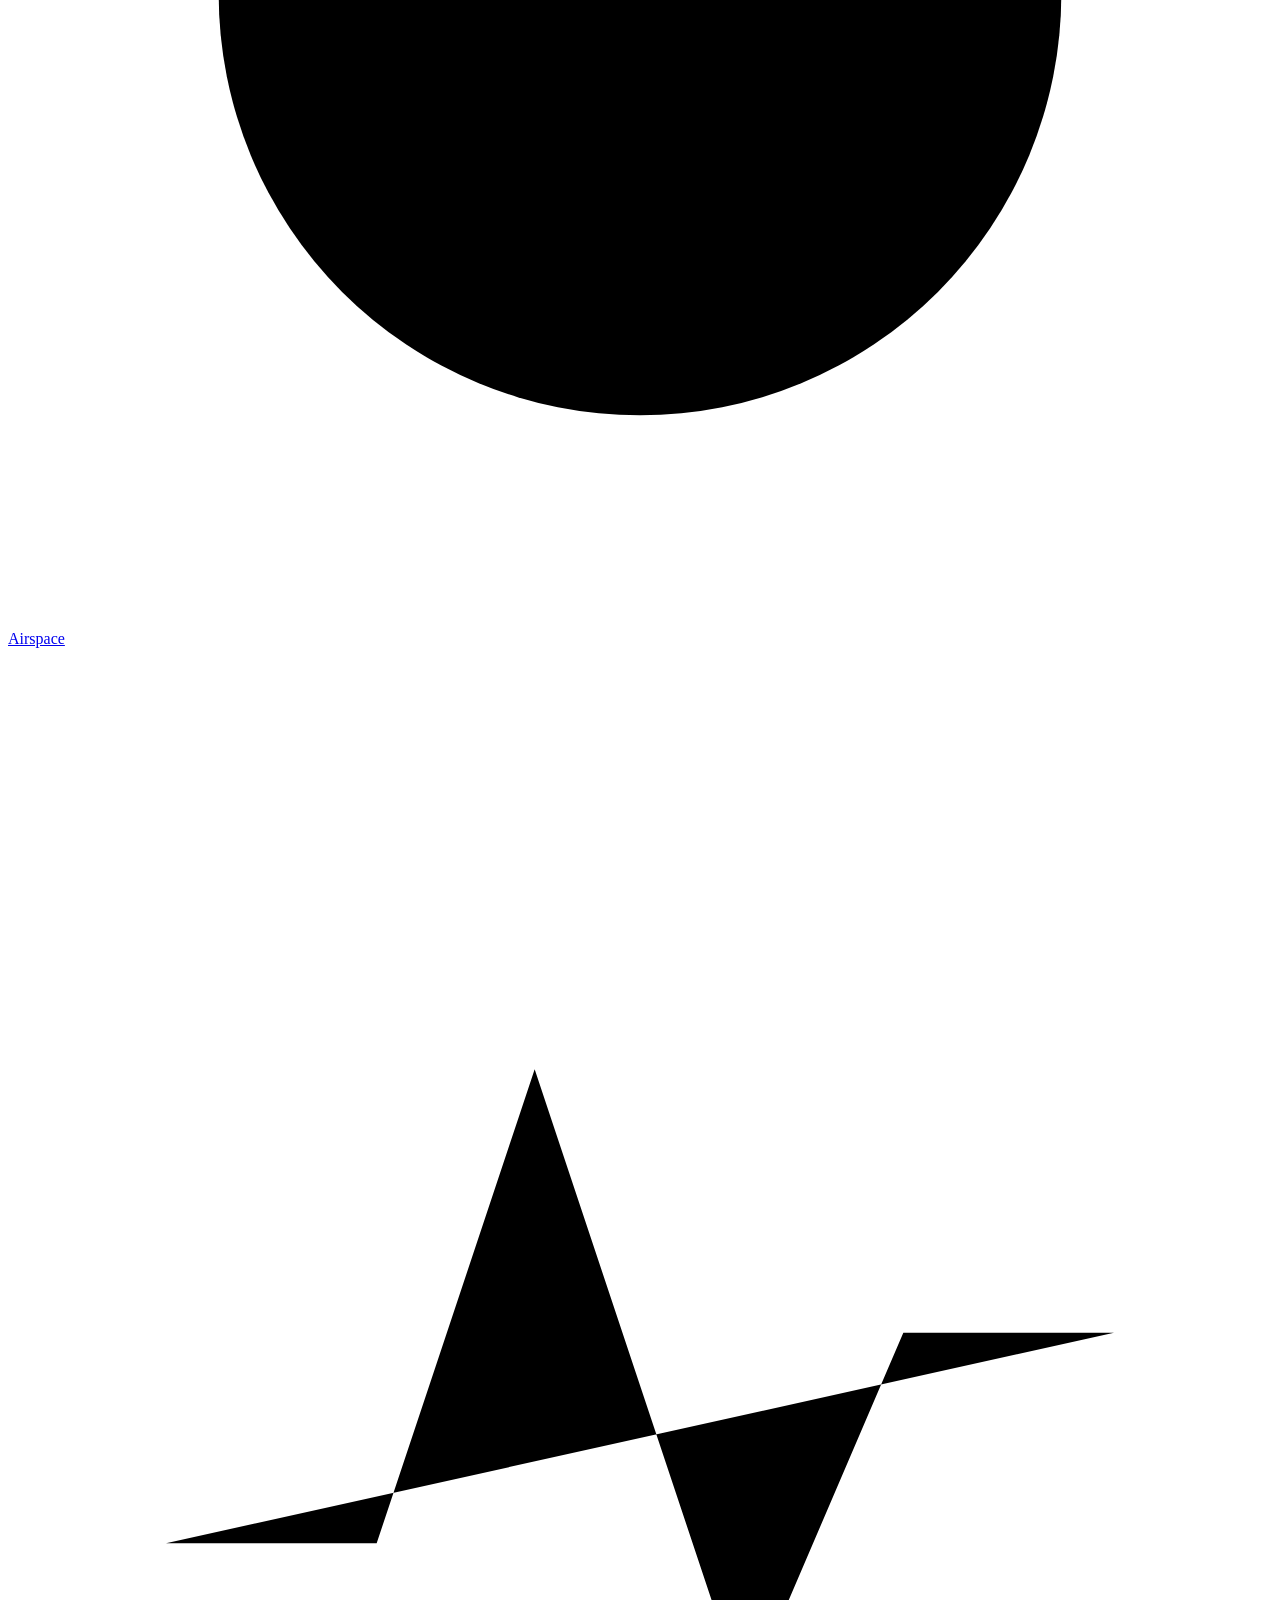
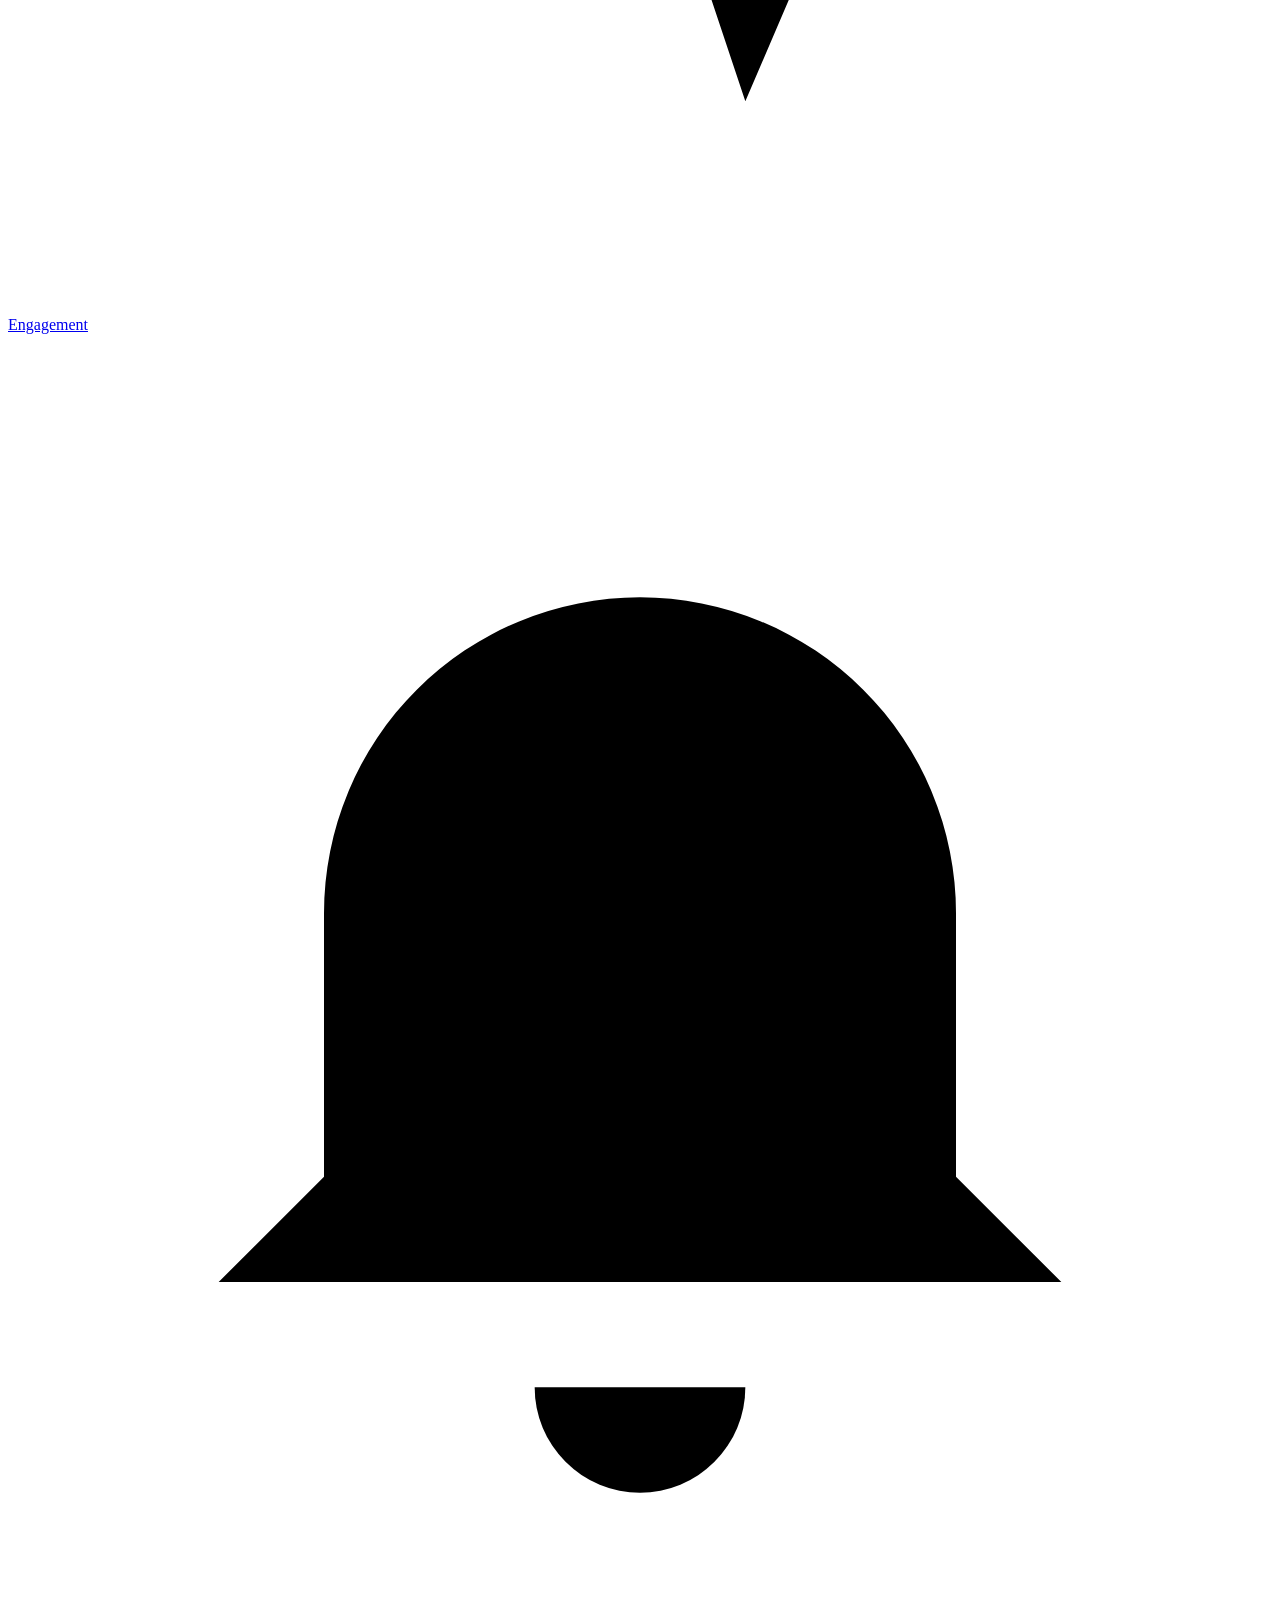
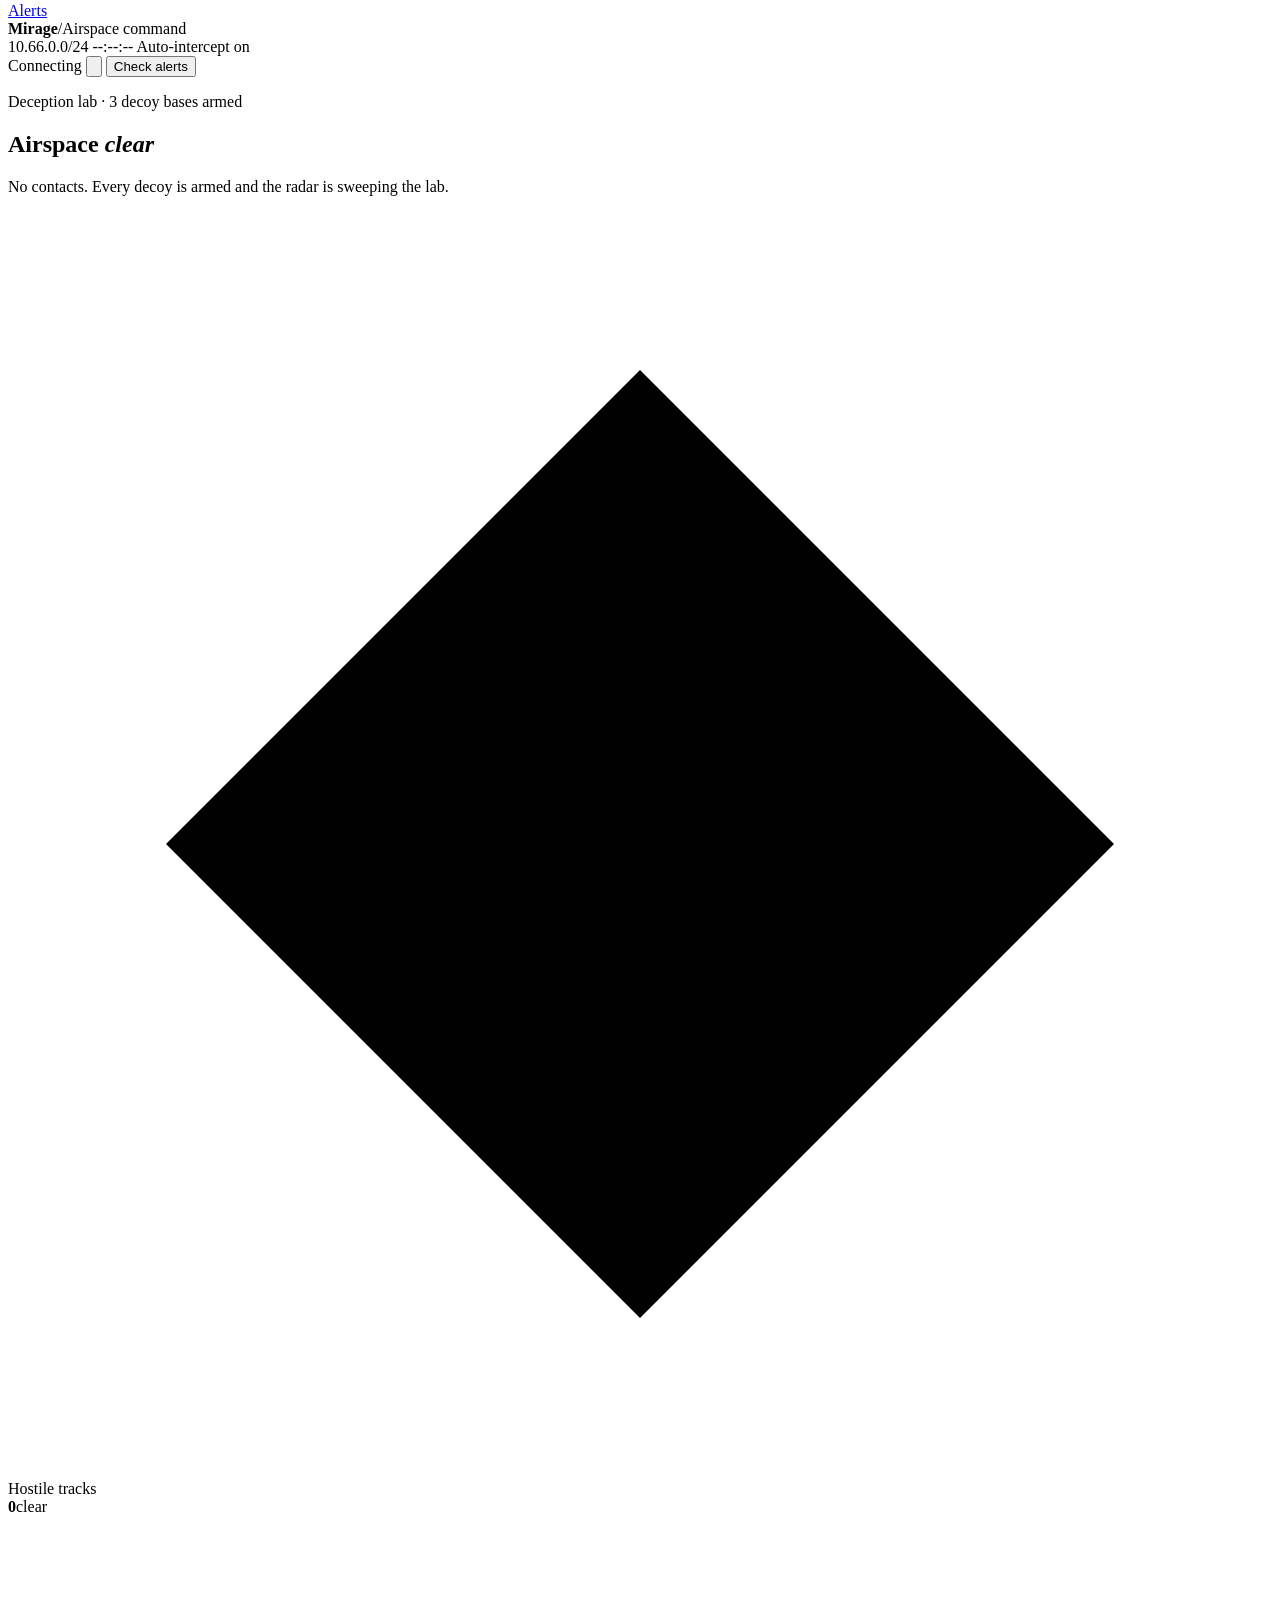
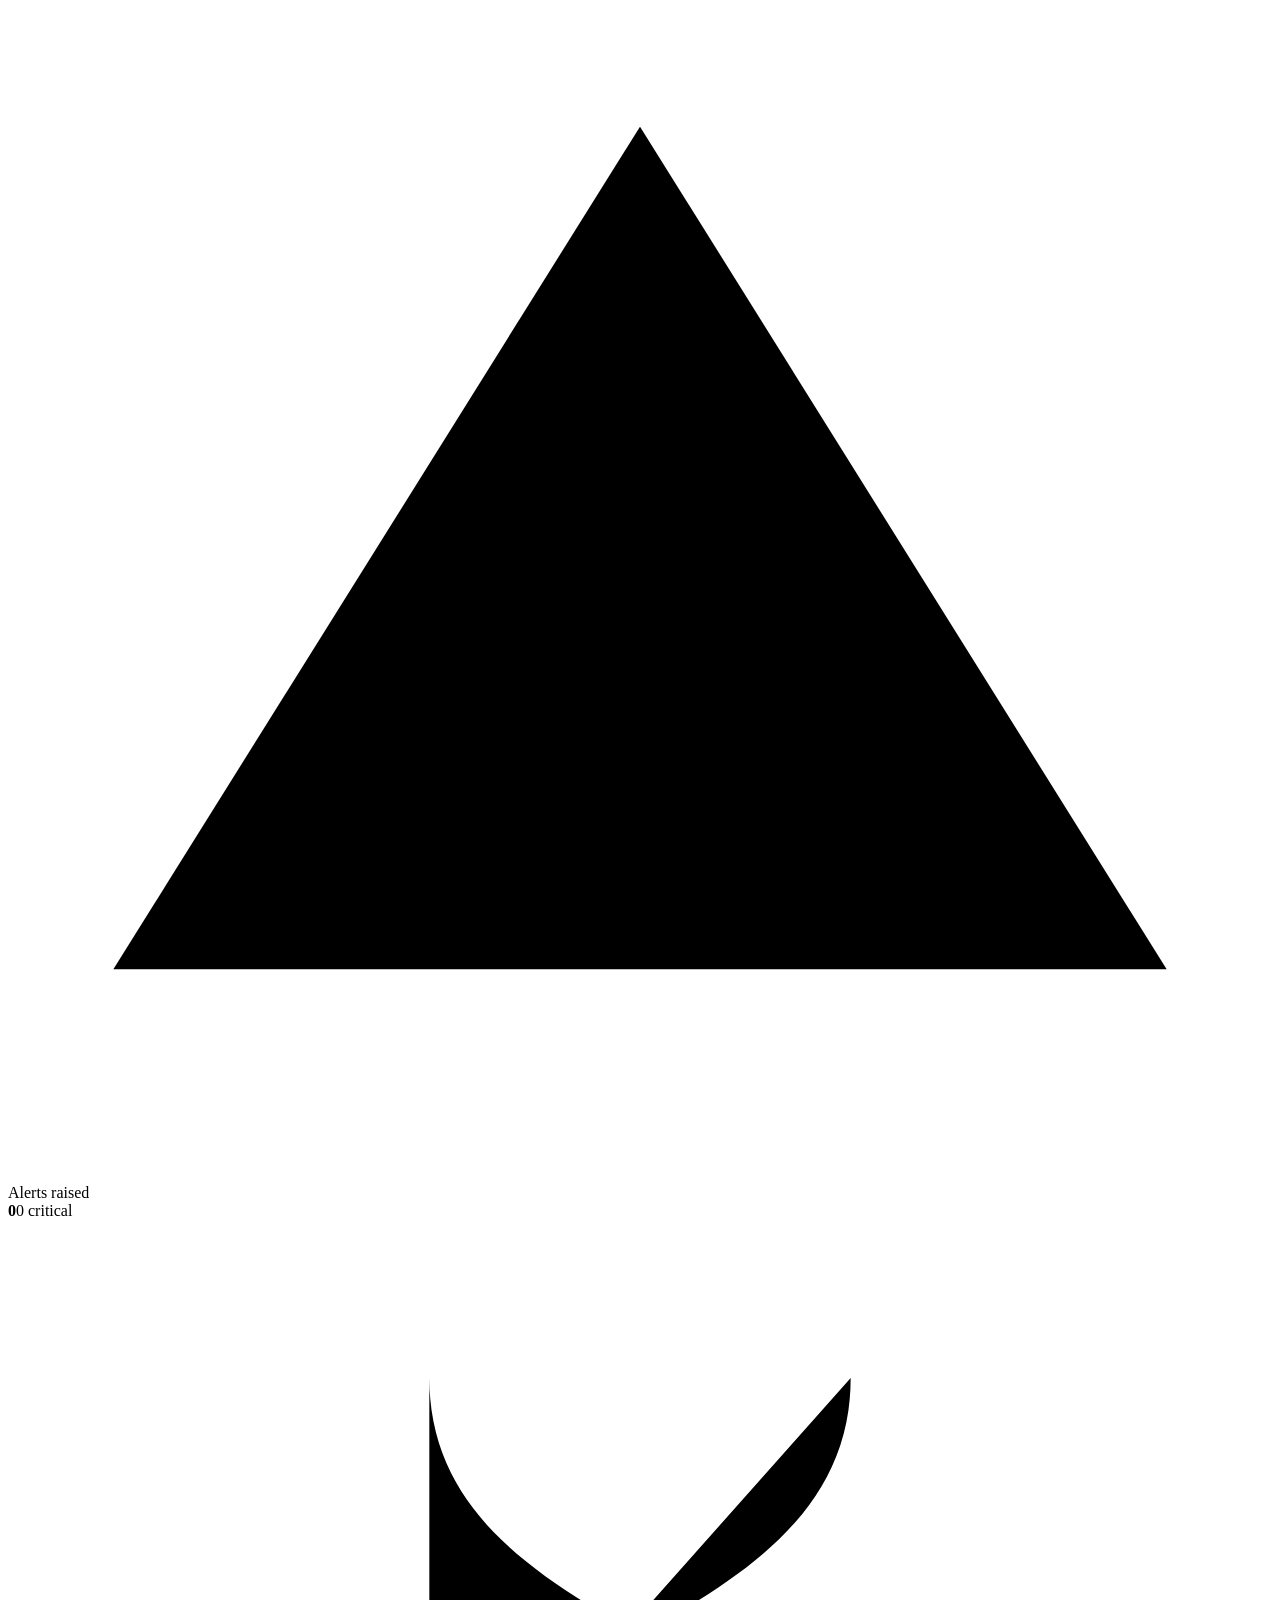
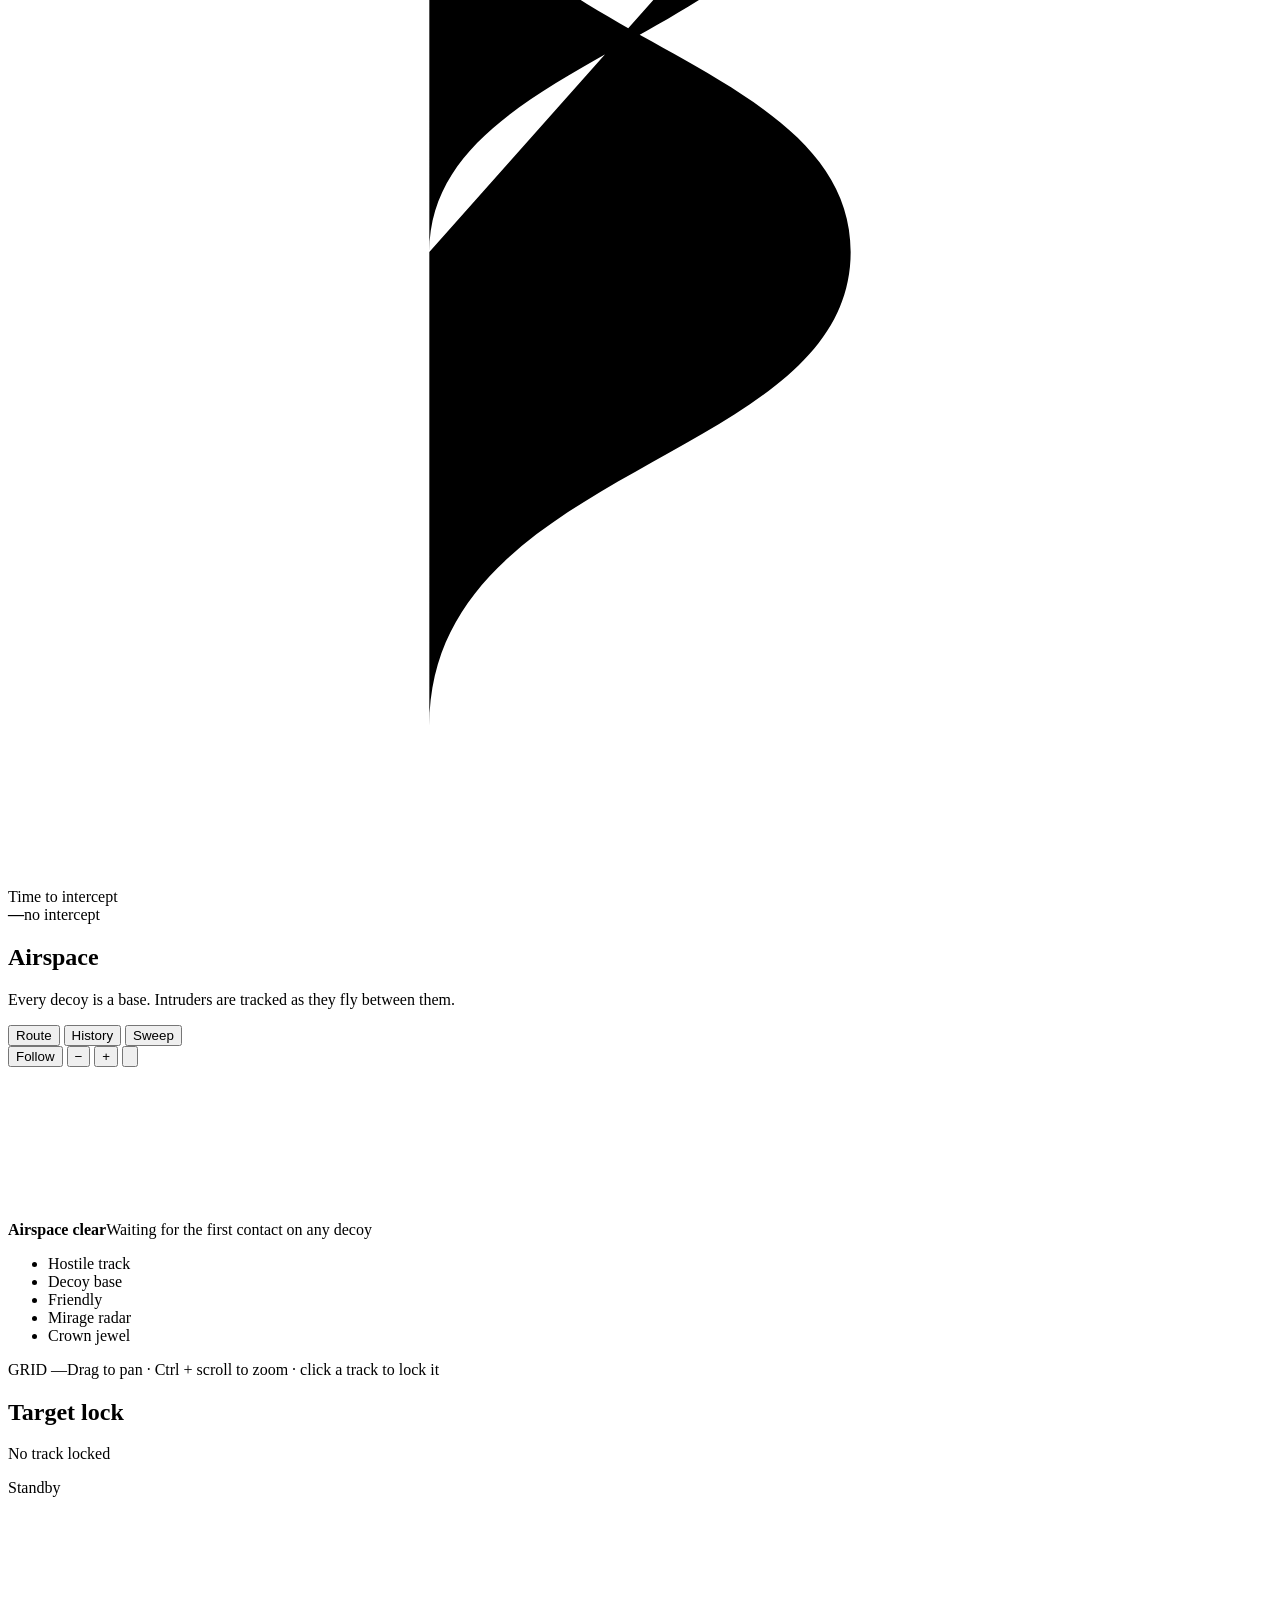
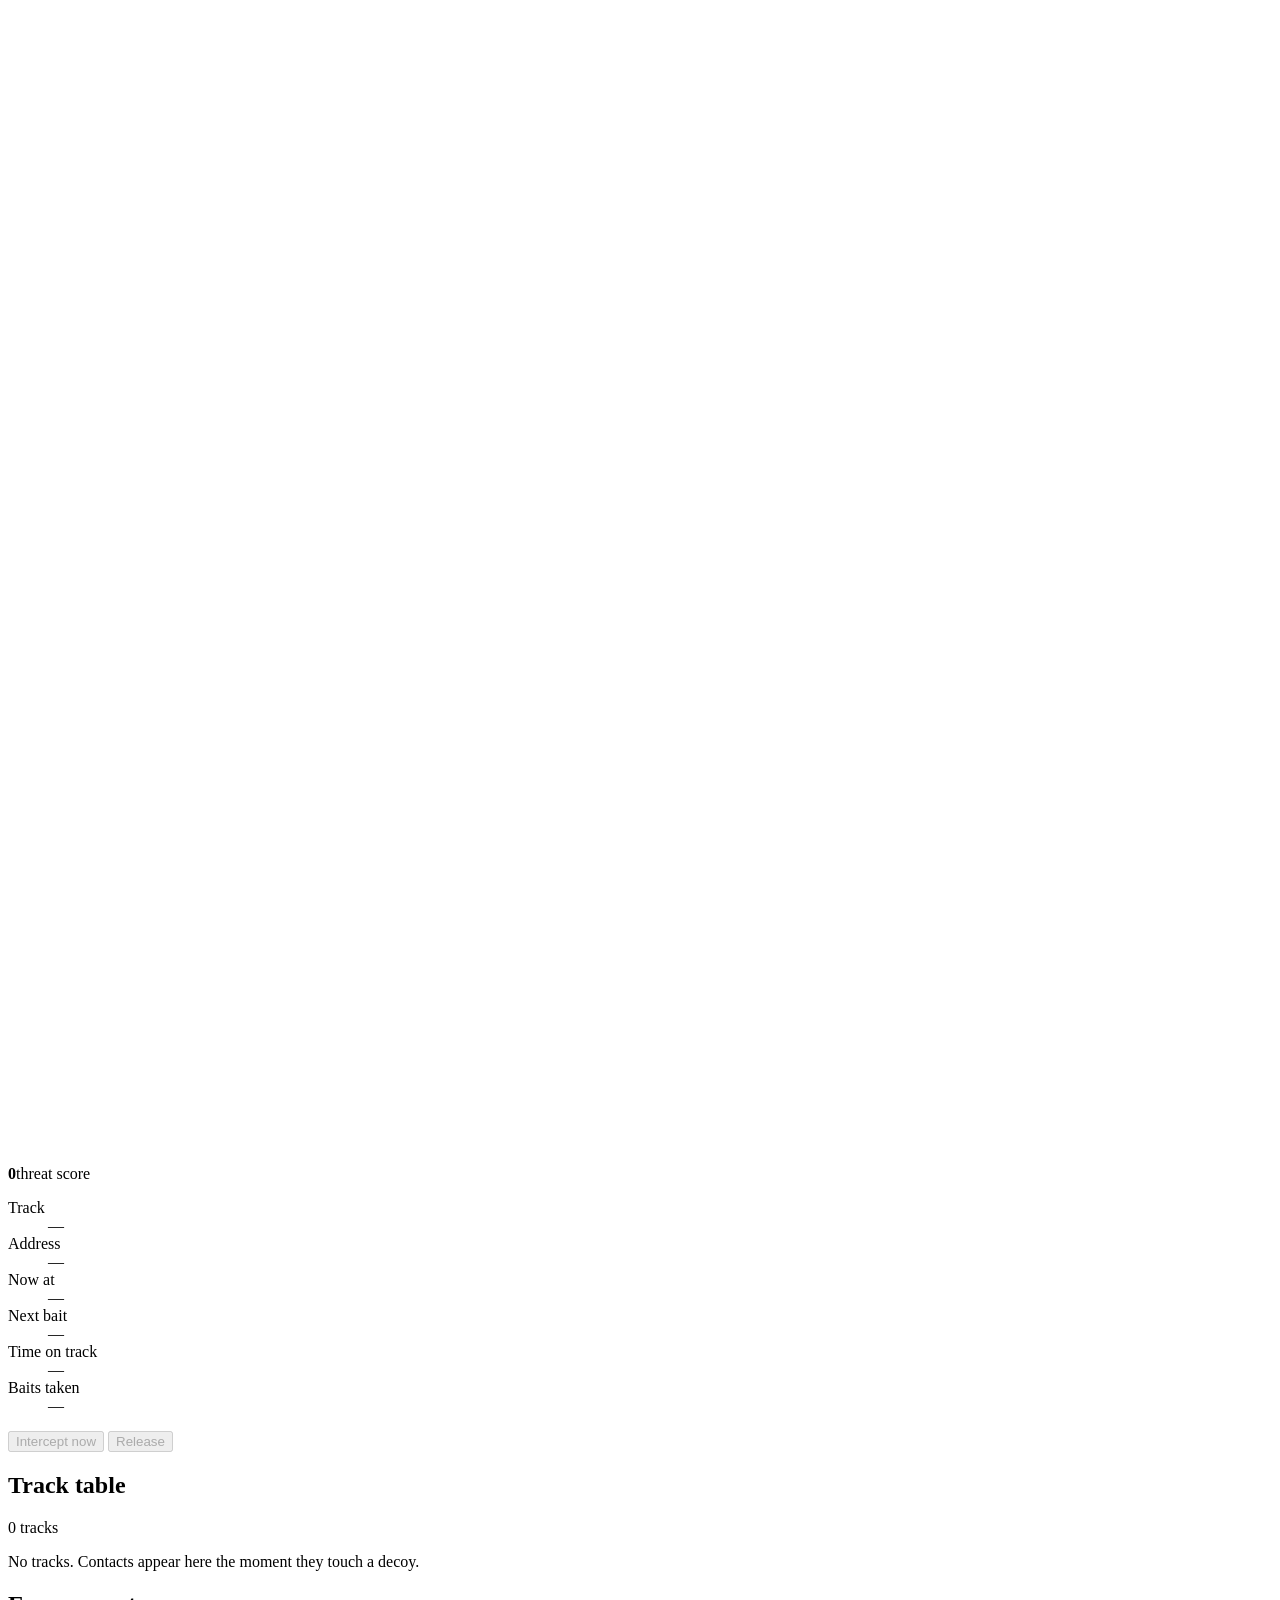
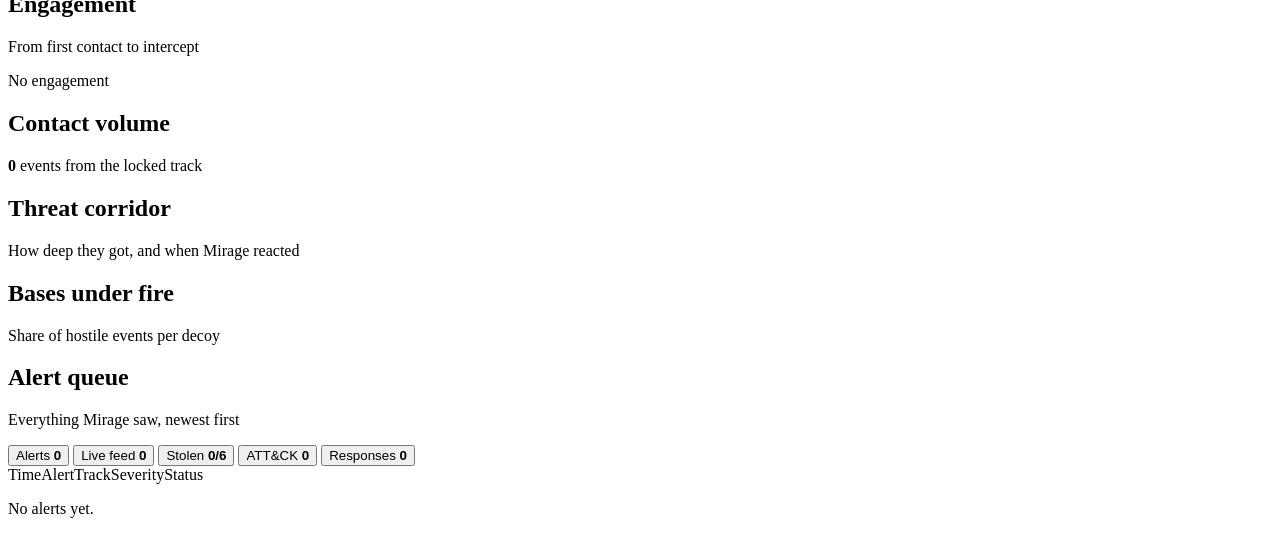
==== commit 92f908fc: "Rebuild the dashboard as an airspace command view Decoys are drawn as bases on a tactical map, Mirag" ====
--- a/controller/app/static/index.html
+++ b/controller/app/static/index.html
@@ -3,133 +3,189 @@
 <head>
   <meta charset="utf-8" />
   <meta name="viewport" content="width=device-width, initial-scale=1" />
-  <title>Mirage · deception console</title>
-  <link rel="icon" href="data:image/svg+xml,<svg xmlns='http://www.w3.org/2000/svg' viewBox='0 0 100 100'><circle cx='50' cy='50' r='40' fill='none' stroke='%235ad7f0' stroke-width='6' stroke-dasharray='18 8'/><circle cx='50' cy='50' r='22' fill='none' stroke='%235ad7f0' stroke-width='5'/><path d='M50 40 60 50 50 60 40 50z' fill='%23ff4d45'/></svg>" />
+  <title>Mirage · airspace command</title>
+  <link rel="icon" href="data:image/svg+xml,<svg xmlns='http://www.w3.org/2000/svg' viewBox='0 0 32 32'><rect width='32' height='32' rx='8' fill='%23d6f24c'/><path d='M16 7 25 16 16 25 7 16z' fill='none' stroke='%23060606' stroke-width='3'/></svg>" />
   <link rel="preconnect" href="https://fonts.googleapis.com" />
   <link rel="preconnect" href="https://fonts.gstatic.com" crossorigin />
-  <link href="https://fonts.googleapis.com/css2?family=Oxanium:wght@500;600;700;800&family=IBM+Plex+Sans:wght@400;500;600&family=JetBrains+Mono:wght@400;500;600&display=swap" rel="stylesheet" />
-  <link rel="stylesheet" href="/static/style.css?v=18" />
+  <link href="https://fonts.googleapis.com/css2?family=Geist:wght@300;400;500;600;700&family=Geist+Mono:wght@400;500;600&display=swap" rel="stylesheet" />
+  <link rel="stylesheet" href="/static/style.css?v=22" />
 </head>
-<body data-band="idle">
-  <div class="backdrop" aria-hidden="true"></div>
-  <div class="flash" id="flash" aria-hidden="true"></div>
+<body data-state="idle">
+  <div class="edge" id="edge" aria-hidden="true"></div>
 
-  <!-- ============================== command bar -->
-  <header class="bar">
-    <div class="brand">
-      <svg class="brand-mark" viewBox="0 0 40 40" aria-hidden="true">
-        <circle cx="20" cy="20" r="17" fill="none" stroke="currentColor" stroke-width="1.5" stroke-dasharray="7 3" />
-        <circle cx="20" cy="20" r="9" fill="none" stroke="currentColor" stroke-width="1.5" />
-        <path d="M20 15 25 20 20 25 15 20z" fill="var(--red)" />
-      </svg>
-      <div class="brand-text">
-        <span class="wordmark">MIRAGE</span>
-        <span class="brand-sub">Deception console · lab 10.66.0.0/24</span>
+  <!-- ============================== icon rail -->
+  <nav class="rail" aria-label="Sections">
+    <a class="rail-logo" href="#overview" aria-label="Mirage">
+      <svg viewBox="0 0 32 32" aria-hidden="true"><path d="M16 5 27 16 16 27 5 16z" /><path d="M16 11 21 16 16 21 11 16z" /></svg>
+    </a>
+    <div class="rail-nav">
+      <a href="#overview" class="rail-btn on" data-sec="overview" title="Overview"><svg viewBox="0 0 24 24"><rect x="4" y="4" width="7" height="7" rx="2" /><rect x="13" y="4" width="7" height="7" rx="2" /><rect x="4" y="13" width="7" height="7" rx="2" /><rect x="13" y="13" width="7" height="7" rx="2" /></svg><span>Overview</span></a>
+      <a href="#airspace" class="rail-btn" data-sec="airspace" title="Airspace"><svg viewBox="0 0 24 24"><circle cx="12" cy="12" r="8" /><circle cx="12" cy="12" r="3.5" /><path d="M12 12 18 6" /></svg><span>Airspace</span></a>
+      <a href="#engagement" class="rail-btn" data-sec="engagement" title="Engagement"><svg viewBox="0 0 24 24"><path d="M3 17h4l3-9 4 12 3-7h4" /></svg><span>Engagement</span></a>
+      <a href="#queue" class="rail-btn" data-sec="queue" title="Alert queue"><svg viewBox="0 0 24 24"><path d="M6 16V11a6 6 0 0 1 12 0v5l2 2H4z" /><path d="M10 20a2 2 0 0 0 4 0" /></svg><span>Alerts</span></a>
+    </div>
+    <div class="rail-foot"><i class="link-dot" id="link-dot"></i></div>
+  </nav>
+
+  <div class="app">
+    <!-- ============================== top bar -->
+    <header class="top">
+      <div class="crumb"><b>Mirage</b><span class="sep">/</span><span>Airspace command</span></div>
+      <div class="top-mid">
+        <span class="chip mono" id="net-chip">10.66.0.0/24</span>
+        <span class="chip mono clock"><i></i><span id="clock">--:--:--</span></span>
+        <span class="chip mono" id="mode-chip">Auto-intercept on</span>
       </div>
-    </div>
+      <div class="top-right">
+        <span class="link mono" id="link-text">Connecting</span>
+        <button class="icon-btn" id="bell" type="button" aria-label="Open the alert queue"><svg viewBox="0 0 24 24"><path d="M6 16V11a6 6 0 0 1 12 0v5l2 2H4z" /><path d="M10 20a2 2 0 0 0 4 0" /></svg><b id="bell-n" hidden>0</b></button>
+        <button class="btn-lime" id="check-alerts" type="button">Check alerts</button>
+      </div>
+    </header>
 
-    <ol class="decoys" aria-label="Decoys">
-      <li class="decoy" id="dc-admin"><i></i><b>Admin panel</b><span class="mono">10.66.0.20</span><em id="dcs-admin">armed</em></li>
-      <li class="decoy" id="dc-ssh"><i></i><b>SSH server</b><span class="mono">10.66.0.21</span><em id="dcs-ssh">armed</em></li>
-      <li class="decoy" id="dc-s3"><i></i><b>S3 bucket</b><span class="mono">10.66.0.22</span><em id="dcs-s3">armed</em></li>
-    </ol>
+    <main>
+      <!-- ============================== hero -->
+      <section class="hero" id="overview">
+        <div class="hero-text reveal" style="--i:0">
+          <p class="eyebrow mono" id="eyebrow">Deception lab · 3 decoy bases armed</p>
+          <h1 class="headline" id="headline"><span class="w">Airspace</span> <em class="w">clear</em></h1>
+          <p class="subline" id="subline">No contacts. Every decoy is armed and the radar is sweeping the lab.</p>
+        </div>
+        <div class="kpis">
+          <article class="kpi reveal" style="--i:1">
+            <div class="kpi-top"><span class="kpi-ico"><svg viewBox="0 0 24 24"><path d="M12 3 21 12 12 21 3 12z" /></svg></span><span>Hostile tracks</span></div>
+            <div class="kpi-val"><b id="k-tracks">0</b><span class="kpi-tag" id="k-tracks-tag">clear</span></div>
+          </article>
+          <article class="kpi reveal" style="--i:2">
+            <div class="kpi-top"><span class="kpi-ico"><svg viewBox="0 0 24 24"><path d="M12 4 22 20H2z" /><path d="M12 10v4M12 17v.5" /></svg></span><span>Alerts raised</span></div>
+            <div class="kpi-val"><b id="k-alerts">0</b><span class="kpi-tag" id="k-alerts-tag">0 critical</span></div>
+          </article>
+          <article class="kpi reveal" style="--i:3">
+            <div class="kpi-top"><span class="kpi-ico"><svg viewBox="0 0 24 24"><path d="M7 3h10M7 21h10M8 3c0 5 8 5 8 9s-8 4-8 9M16 3c0 5-8 5-8 9" /></svg></span><span>Time to intercept</span></div>
+            <div class="kpi-val"><b id="k-ttc">—</b><span class="kpi-tag" id="k-ttc-tag">no intercept</span></div>
+          </article>
+        </div>
+      </section>
 
-    <div class="bar-right">
-      <span class="mode mono">Active response</span>
-      <span class="clock mono" id="clock">00:00:00</span>
-      <span class="link" id="conn"><i></i><span id="conn-text">linking</span></span>
-    </div>
-  </header>
+      <!-- ============================== airspace -->
+      <section class="main" id="airspace">
+        <article class="card map-card reveal" style="--i:4">
+          <header class="card-head">
+            <div>
+              <h2>Airspace</h2>
+              <p class="card-sub" id="map-sub">Every decoy is a base. Intruders are tracked as they fly between them.</p>
+            </div>
+            <div class="map-tools">
+              <div class="seg" role="group" aria-label="Map layers">
+                <button type="button" class="seg-b on" data-layer="route" aria-pressed="true">Route</button>
+                <button type="button" class="seg-b on" data-layer="history" aria-pressed="true">History</button>
+                <button type="button" class="seg-b on" data-layer="sweep" aria-pressed="true">Sweep</button>
+              </div>
+              <button type="button" class="tool" id="follow" aria-pressed="false" title="Keep the locked track centred (F)">Follow</button>
+              <button type="button" class="tool sq" id="zoom-out" title="Zoom out (−)" aria-label="Zoom out">−</button>
+              <button type="button" class="tool sq" id="zoom-in" title="Zoom in (+)" aria-label="Zoom in">+</button>
+              <button type="button" class="tool sq" id="recenter" title="Reset the view (0)" aria-label="Reset the view"><svg viewBox="0 0 24 24"><path d="M4 12a8 8 0 1 0 2.4-5.7M4 4v4h4" /></svg></button>
+            </div>
+          </header>
+          <div class="map-wrap" id="map-wrap">
+            <canvas id="map" aria-label="Tactical map of the lab with intruder tracks"></canvas>
+            <div class="hovercard" id="hovercard" hidden></div>
+            <div class="map-empty" id="map-empty"><b>Airspace clear</b><span>Waiting for the first contact on any decoy</span></div>
+            <ul class="legend mono" aria-label="Map key">
+              <li><i class="lg-hostile"></i>Hostile track</li>
+              <li><i class="lg-base"></i>Decoy base</li>
+              <li><i class="lg-friend"></i>Friendly</li>
+              <li><i class="lg-station"></i>Mirage radar</li>
+              <li><i class="lg-jewel"></i>Crown jewel</li>
+            </ul>
+            <div class="zoom-hint" id="zoom-hint" hidden><span>Hold <kbd>Ctrl</kbd> and scroll to zoom the map</span></div>
+            <div class="map-foot mono"><span id="grid-ref">GRID —</span><span class="hint">Drag to pan · Ctrl + scroll to zoom · click a track to lock it</span></div>
+          </div>
+        </article>
 
-  <main class="page">
+        <aside class="side">
+          <article class="card lock-card reveal" style="--i:5" id="lock-card">
+            <header class="card-head">
+              <div><h2>Target lock</h2><p class="card-sub" id="lock-sub">No track locked</p></div>
+              <span class="badge" id="lock-badge">Standby</span>
+            </header>
+            <div class="lock-body">
+              <div class="dial" id="dial">
+                <svg viewBox="0 0 200 200" id="dial-svg" aria-hidden="true"></svg>
+                <div class="dial-mid"><b id="dial-n">0</b><span>threat score</span></div>
+              </div>
+              <dl class="lock-facts">
+                <div><dt>Track</dt><dd id="lf-id">—</dd></div>
+                <div><dt>Address</dt><dd class="mono" id="lf-ip">—</dd></div>
+                <div><dt>Now at</dt><dd id="lf-pos">—</dd></div>
+                <div><dt>Next bait</dt><dd id="lf-head">—</dd></div>
+                <div><dt>Time on track</dt><dd class="mono" id="lf-time">—</dd></div>
+                <div><dt>Baits taken</dt><dd id="lf-bait">—</dd></div>
+              </dl>
+            </div>
+            <div class="lock-actions">
+              <button class="btn-red" id="btn-contain" type="button" disabled>Intercept now</button>
+              <button class="btn-ghost" id="btn-release" type="button" disabled>Release</button>
+            </div>
+          </article>
 
-    <!-- ============================== 1 · the sentence -->
-    <section class="brief" aria-live="polite">
-      <div class="brief-kicker mono" id="kicker"><span class="live-tag">Standby</span><span>3 decoys armed · 6-stage breadcrumb trail</span></div>
-      <h1 class="say" id="say">Decoys armed. Nothing has touched the trap yet.</h1>
-    </section>
+          <article class="card tracks-card reveal" style="--i:6">
+            <header class="card-head"><div><h2>Track table</h2><p class="card-sub" id="tracks-sub">0 tracks</p></div></header>
+            <div class="tracks" id="tracks" role="list"></div>
+            <p class="empty" id="tracks-empty">No tracks. Contacts appear here the moment they touch a decoy.</p>
+          </article>
+        </aside>
+      </section>
 
-    <!-- ============================== 2 · HUD + intruder -->
-    <section class="ops">
-      <div class="frame hud-frame">
-        <header class="fhead"><span class="fidx">01</span><h2>Trap depth</h2><span class="rule"></span><span class="fmeta mono" id="hud-meta">outer ring = first bait · centre = crown jewel</span></header>
-        <div class="hud-body">
-          <ol class="ledger" id="ledger" aria-label="Breadcrumb trail"></ol>
-          <div class="hud-wrap" id="hud-wrap"><canvas id="hud" aria-label="Radial view of how deep each intruder got into the trap"></canvas></div>
+      <!-- ============================== engagement -->
+      <section class="card engage reveal" style="--i:7" id="engagement">
+        <header class="card-head"><div><h2>Engagement</h2><p class="card-sub" id="engage-sub">From first contact to intercept</p></div><span class="badge" id="engage-badge">No engagement</span></header>
+        <ol class="phases" id="phases"></ol>
+      </section>
+
+      <section class="charts">
+        <article class="card chart-card reveal" style="--i:8">
+          <header class="card-head"><div><h2>Contact volume</h2><p class="card-sub"><b id="vol-total">0</b> events from the locked track</p></div></header>
+          <div class="chart" id="vol"></div>
+        </article>
+        <article class="card chart-card reveal" style="--i:9">
+          <header class="card-head"><div><h2>Threat corridor</h2><p class="card-sub">How deep they got, and when Mirage reacted</p></div></header>
+          <div class="chart" id="corridor"></div>
+        </article>
+        <article class="card chart-card reveal" style="--i:10">
+          <header class="card-head"><div><h2>Bases under fire</h2><p class="card-sub">Share of hostile events per decoy</p></div></header>
+          <div class="gauge" id="gauge"></div>
+        </article>
+      </section>
+
+      <!-- ============================== queue -->
+      <section class="card queue reveal" style="--i:11" id="queue">
+        <header class="card-head">
+          <div><h2>Alert queue</h2><p class="card-sub" id="queue-sub">Everything Mirage saw, newest first</p></div>
+          <div class="tabs" role="tablist" aria-label="Queue views" id="tabs">
+            <span class="tab-ink" id="tab-ink"></span>
+            <button role="tab" type="button" id="tab-alerts" aria-controls="pane-alerts" aria-selected="true">Alerts <b id="n-alerts">0</b></button>
+            <button role="tab" type="button" id="tab-feed" aria-controls="pane-feed" aria-selected="false">Live feed <b id="n-feed">0</b></button>
+            <button role="tab" type="button" id="tab-loot" aria-controls="pane-loot" aria-selected="false">Stolen <b id="n-loot">0/6</b></button>
+            <button role="tab" type="button" id="tab-attack" aria-controls="pane-attack" aria-selected="false">ATT&amp;CK <b id="n-attack">0</b></button>
+            <button role="tab" type="button" id="tab-resp" aria-controls="pane-resp" aria-selected="false">Responses <b id="n-resp">0</b></button>
+          </div>
+        </header>
+        <div class="pane" role="tabpanel" id="pane-alerts" aria-labelledby="tab-alerts">
+          <div class="thead mono"><span>Time</span><span>Alert</span><span>Track</span><span>Severity</span><span>Status</span><span></span></div>
+          <div class="tbody" id="alerts"></div><p class="empty" id="alerts-empty">No alerts yet.</p>
         </div>
-      </div>
+        <div class="pane" role="tabpanel" id="pane-feed" aria-labelledby="tab-feed" hidden><div class="tbody" id="feed"></div><p class="empty" id="feed-empty">Waiting for the first event.</p></div>
+        <div class="pane" role="tabpanel" id="pane-loot" aria-labelledby="tab-loot" hidden><div class="loot" id="loot"></div></div>
+        <div class="pane" role="tabpanel" id="pane-attack" aria-labelledby="tab-attack" hidden><div class="matrix" id="matrix"></div><div class="techs" id="techs"></div></div>
+        <div class="pane" role="tabpanel" id="pane-resp" aria-labelledby="tab-resp" hidden><div class="tbody" id="resp"></div><p class="empty" id="resp-empty">Mirage has not responded to anything yet.</p></div>
+      </section>
+    </main>
+  </div>
 
-      <aside class="frame intruder" id="intruder">
-        <header class="fhead"><span class="fidx">02</span><h2>Intruder</h2><span class="rule"></span>
-          <span class="picker" id="picker" hidden>
-            <button type="button" id="pick-prev" aria-label="Previous intruder">◂</button>
-            <span class="mono" id="pick-n">1/1</span>
-            <button type="button" id="pick-next" aria-label="Next intruder">▸</button>
-          </span>
-        </header>
+  <div class="toasts" id="toasts" aria-live="polite"></div>
+  <div class="tip" id="tip" hidden></div>
 
-        <div class="int-id">
-          <div class="int-ip" id="int-ip">—.—.—.—</div>
-          <div class="stamp" id="stamp">No contact</div>
-        </div>
-        <div class="int-seen mono" id="int-seen">Waiting for first contact</div>
-
-        <div class="risk">
-          <div class="risk-top"><span class="risk-n" id="risk-n">0</span><span class="risk-of">risk<br />of 100</span><span class="risk-word" id="risk-word">clear</span></div>
-          <div class="risk-segs" id="risk-segs"></div>
-          <div class="risk-keys mono"><span>watch</span><span>slow down · 40</span><span>contain · 75</span></div>
-        </div>
-
-        <dl class="facts">
-          <div><dt>Detected in</dt><dd id="f-ttd">—</dd></div>
-          <div><dt>Contained in</dt><dd id="f-ttc">—</dd></div>
-          <div><dt>Events</dt><dd id="f-events">0</dd></div>
-          <div><dt>Honeytokens taken</dt><dd id="f-tokens">0<small>/6</small></dd></div>
-        </dl>
-
-        <div class="enforce">
-          <span class="enf-k mono">Blocked on</span>
-          <span class="enf" id="enf-admin">Admin</span><span class="enf" id="enf-ssh">SSH</span><span class="enf" id="enf-s3">S3</span>
-        </div>
-
-        <div class="actions">
-          <button class="btn btn-contain" id="btn-contain" type="button">Contain now</button>
-          <button class="btn btn-release" id="btn-release" type="button">Release</button>
-        </div>
-      </aside>
-    </section>
-
-    <!-- ============================== 3 · campaign replay -->
-    <section class="frame replay">
-      <header class="fhead"><span class="fidx">03</span><h2>Campaign replay</h2><span class="rule"></span>
-        <span class="fmeta legend mono">
-          <span><i class="k-ev"></i>event</span><span><i class="k-st"></i>new stage</span><span><i class="k-al"></i>alert</span><span><i class="k-tp"></i>slow down</span><span><i class="k-ct"></i>contained</span>
-        </span>
-      </header>
-      <div class="replay-wrap" id="replay-wrap">
-        <canvas id="replay" aria-label="Timeline of the intruder's events on each decoy and Mirage's response"></canvas>
-        <div class="tip" id="tip" hidden></div>
-        <div class="replay-empty" id="replay-empty">The intruder's moves will draw here, one lane per decoy.</div>
-      </div>
-    </section>
-
-    <!-- ============================== 4 · detail drawer -->
-    <section class="frame drawer">
-      <div class="tabs" role="tablist" aria-label="Details">
-        <button role="tab" id="tab-feed" aria-controls="pane-feed" aria-selected="true" type="button">Live feed <b id="n-feed">0</b></button>
-        <button role="tab" id="tab-theft" aria-controls="pane-theft" aria-selected="false" type="button">Stolen credentials <b id="n-theft">0/6</b></button>
-        <button role="tab" id="tab-attack" aria-controls="pane-attack" aria-selected="false" type="button">ATT&amp;CK <b id="n-attack">0</b></button>
-        <button role="tab" id="tab-alerts" aria-controls="pane-alerts" aria-selected="false" type="button">Alerts <b id="n-alerts">0</b></button>
-        <button role="tab" id="tab-resp" aria-controls="pane-resp" aria-selected="false" type="button">Response log <b id="n-resp">0</b></button>
-      </div>
-      <div class="pane" role="tabpanel" id="pane-feed" aria-labelledby="tab-feed"><div class="rows" id="feed"></div><p class="empty" id="feed-empty">Waiting for the first event.</p></div>
-      <div class="pane" role="tabpanel" id="pane-theft" aria-labelledby="tab-theft" hidden><div class="theft" id="theft"></div><p class="empty" id="theft-empty">Nothing stolen yet.</p></div>
-      <div class="pane" role="tabpanel" id="pane-attack" aria-labelledby="tab-attack" hidden><div class="matrix" id="matrix"></div><div class="techs" id="techs"></div></div>
-      <div class="pane" role="tabpanel" id="pane-alerts" aria-labelledby="tab-alerts" hidden><div class="rows" id="alerts"></div><p class="empty" id="alerts-empty">No alerts.</p></div>
-      <div class="pane" role="tabpanel" id="pane-resp" aria-labelledby="tab-resp" hidden><div class="rows" id="resp"></div><p class="empty" id="resp-empty">Mirage has not responded to anything yet.</p></div>
-    </section>
-  </main>
-
-  <script src="/static/app.js?v=18"></script>
+  <script src="/static/app.js?v=22"></script>
 </body>
 </html>
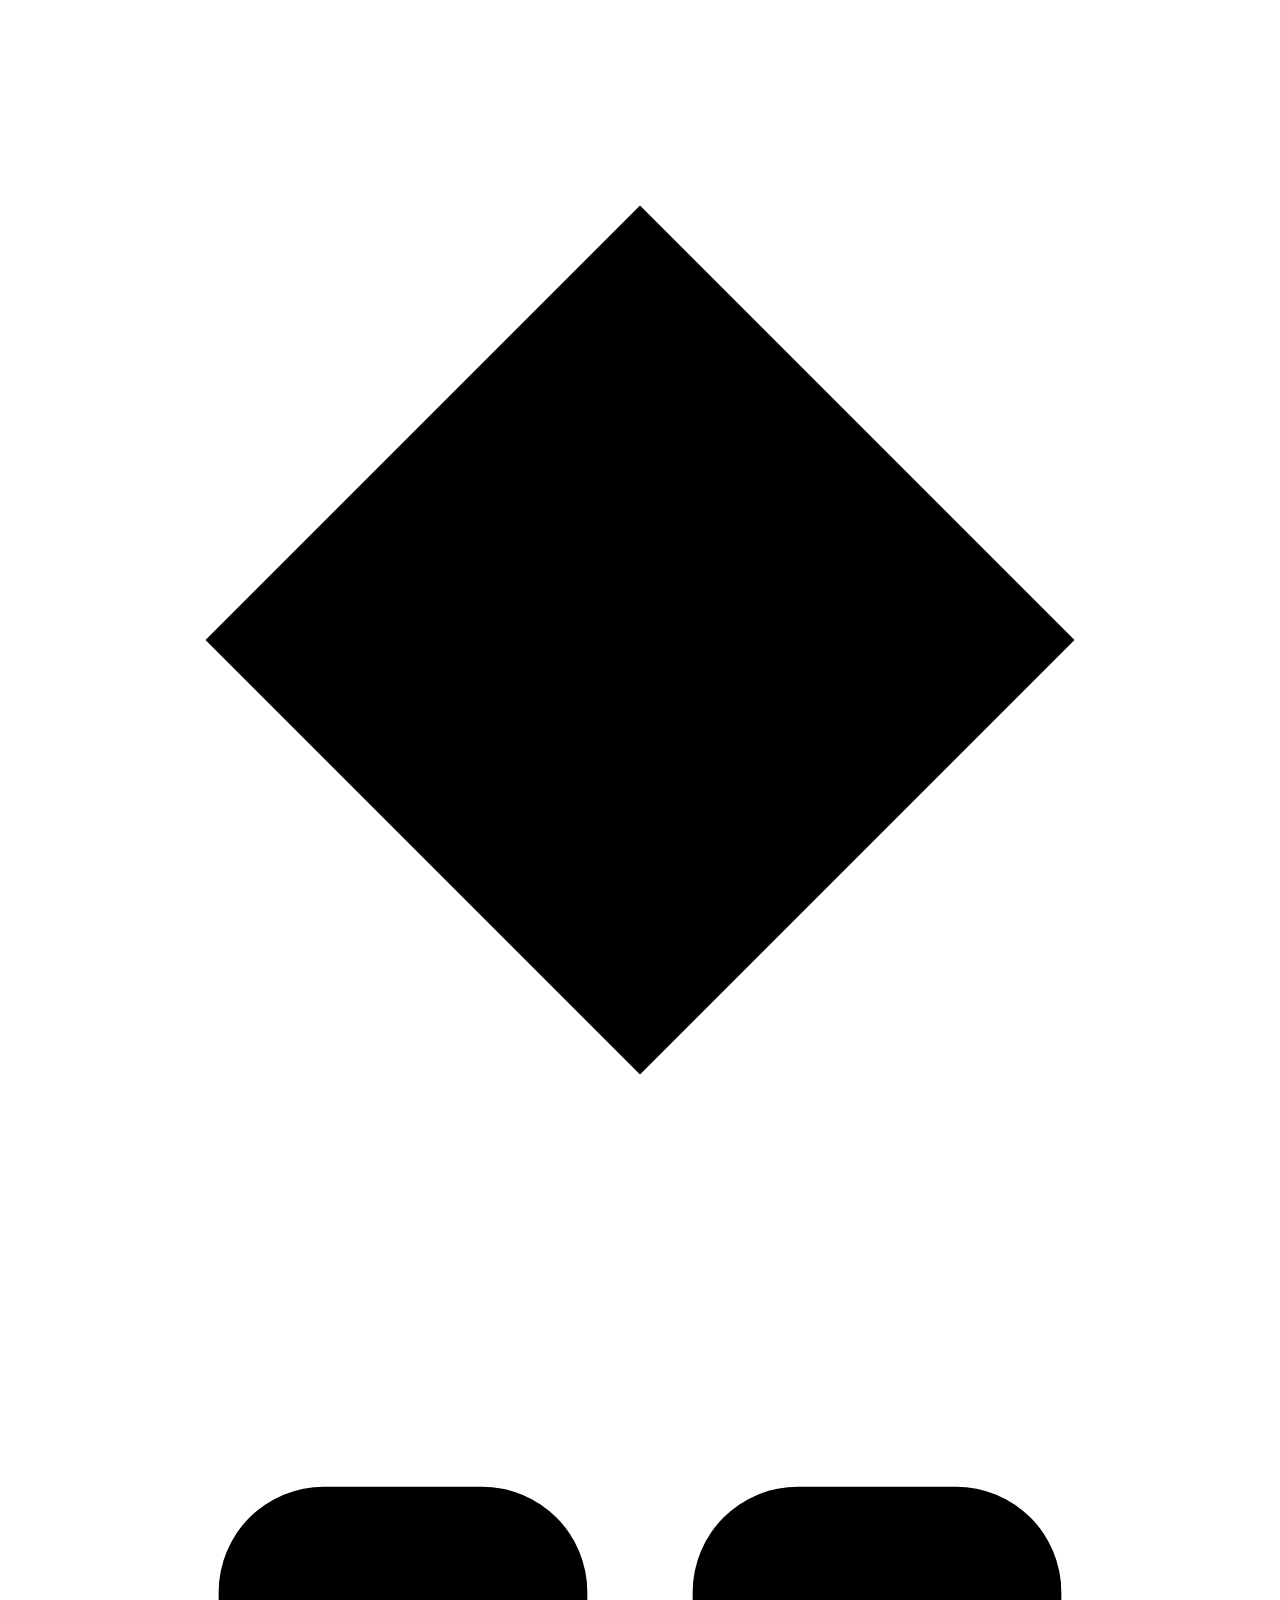
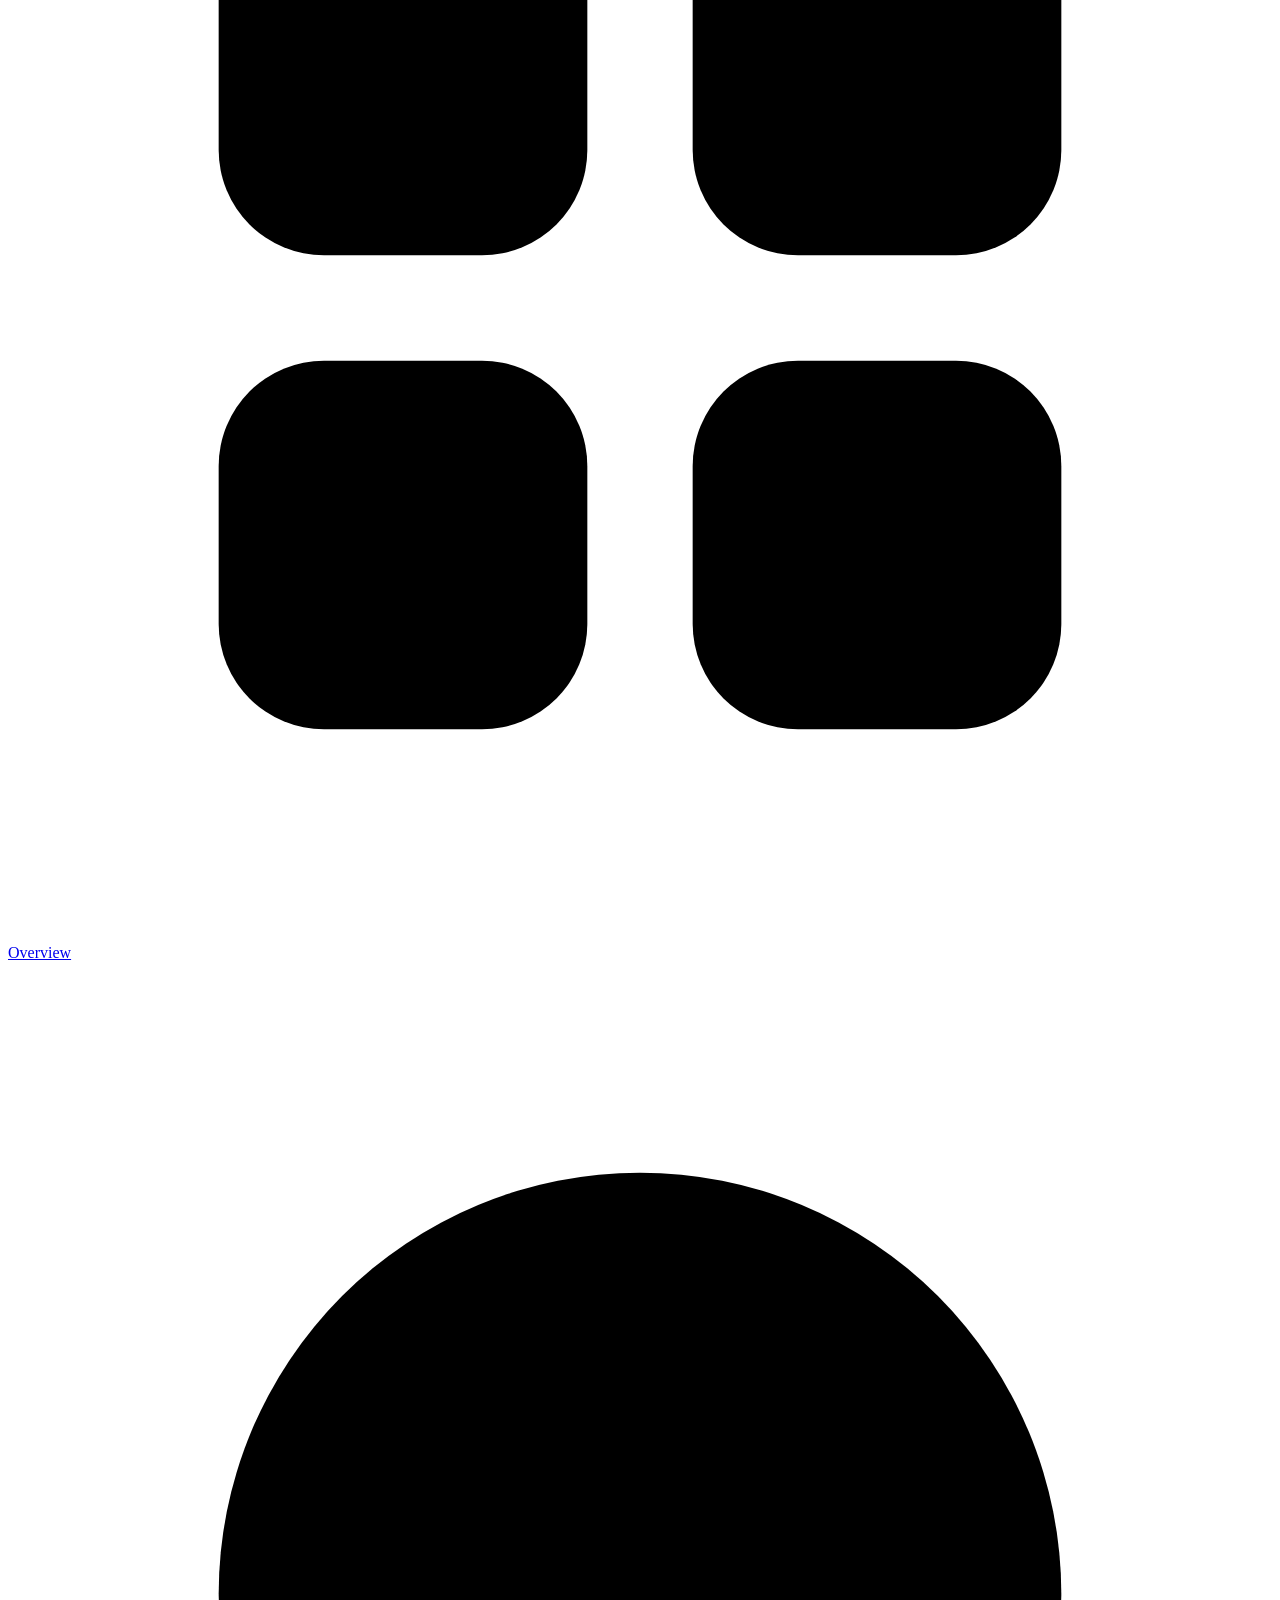
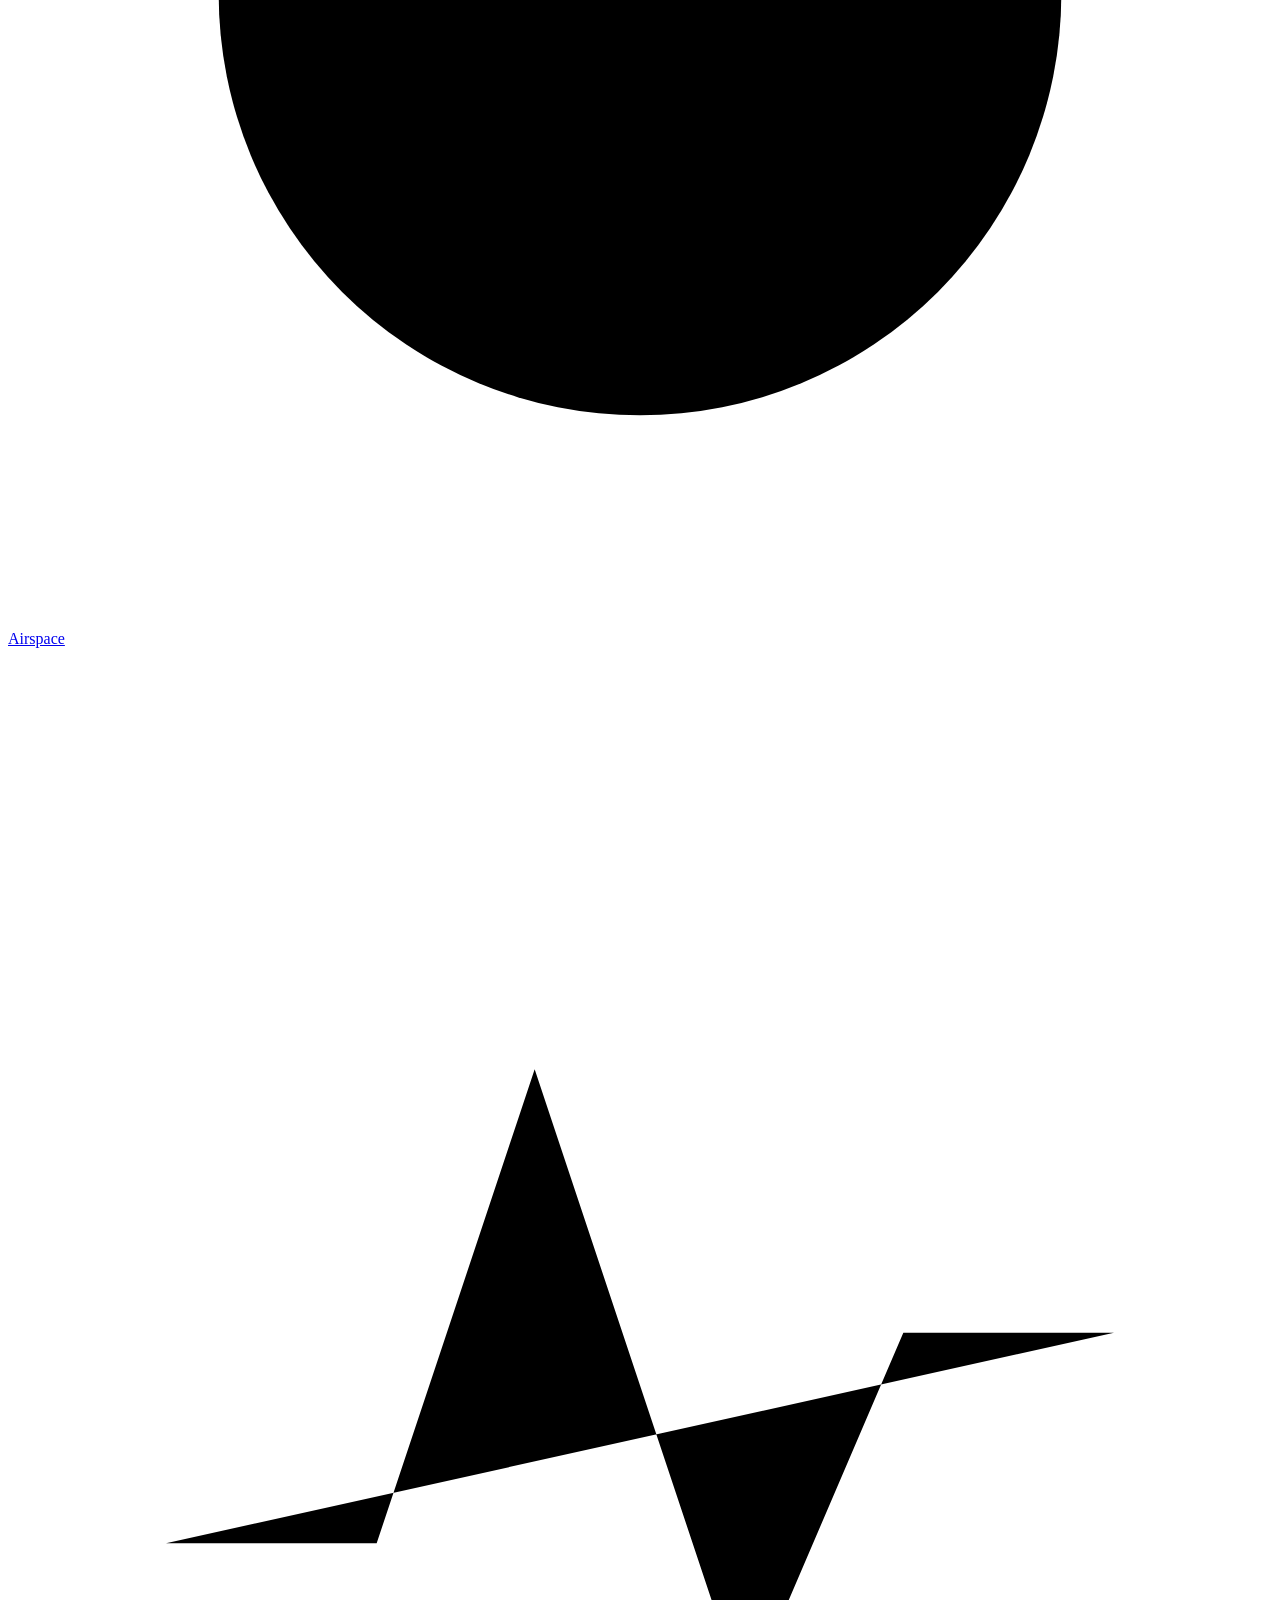
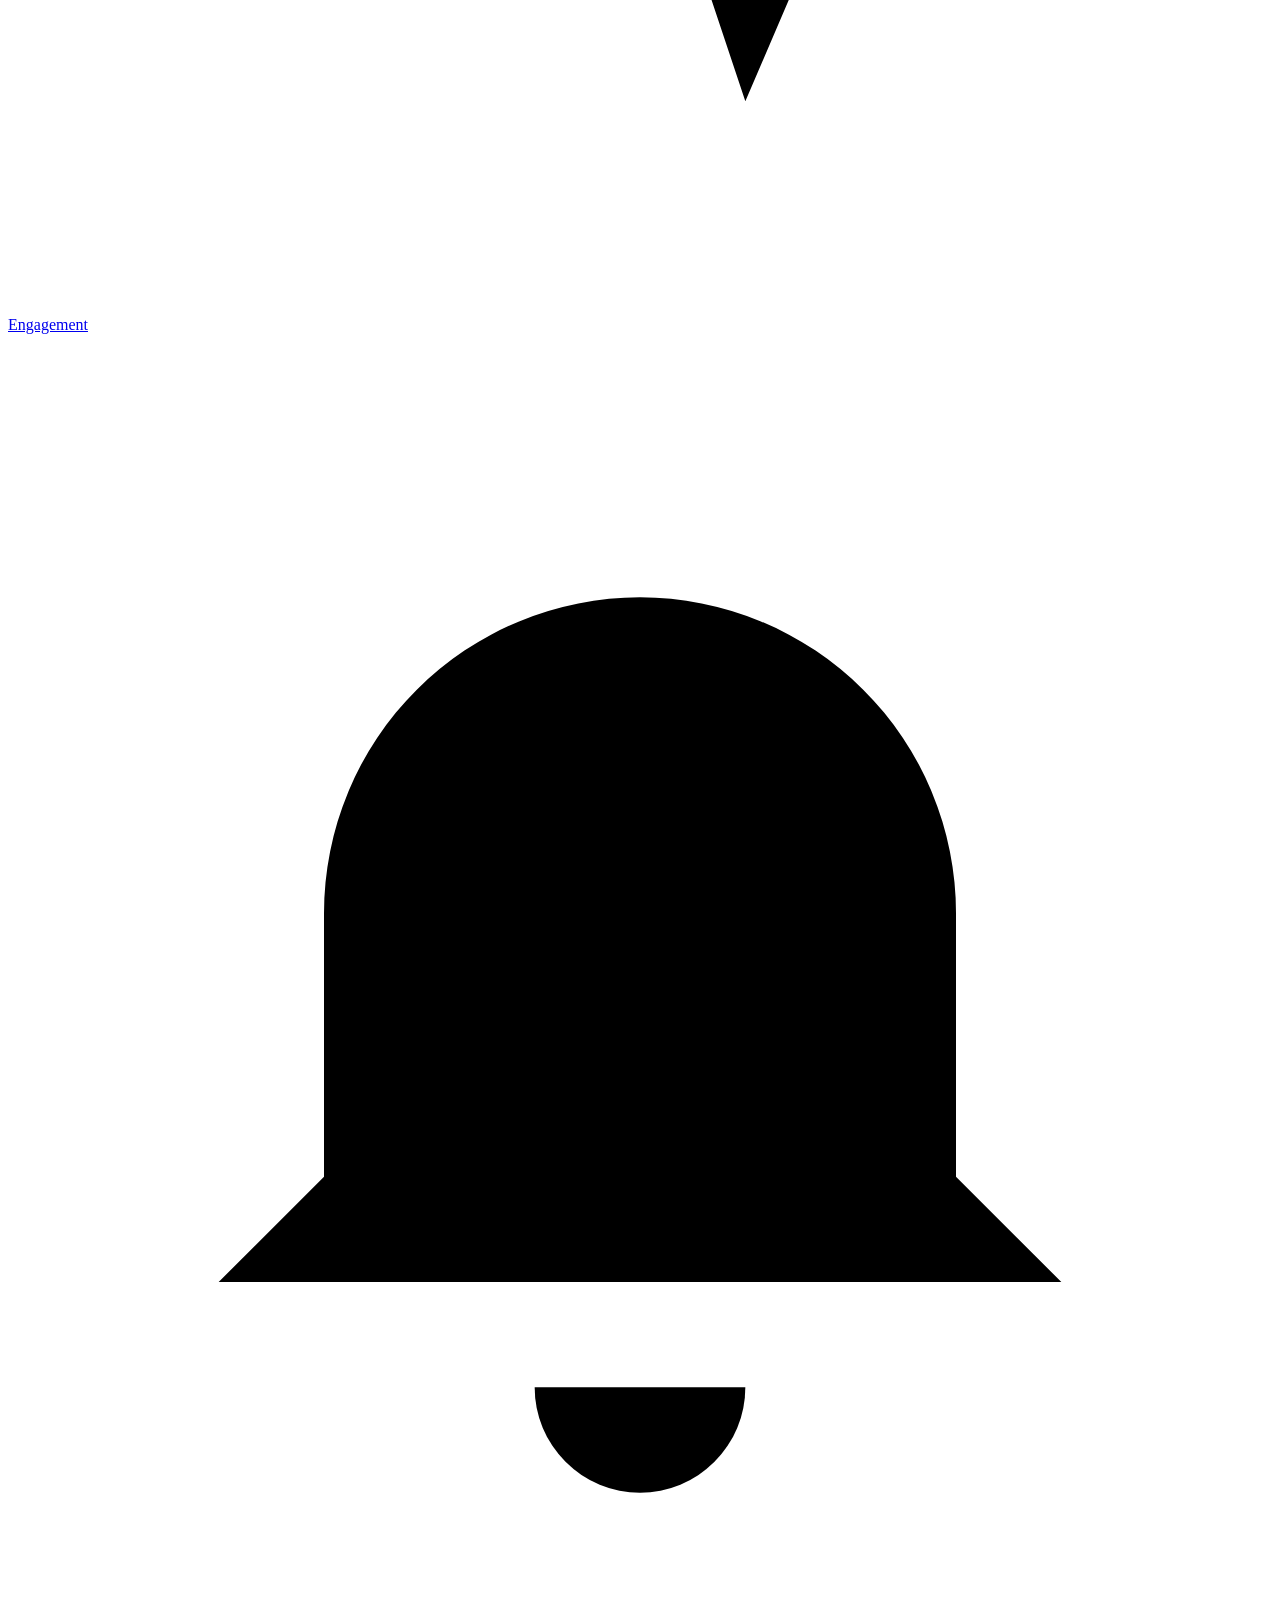
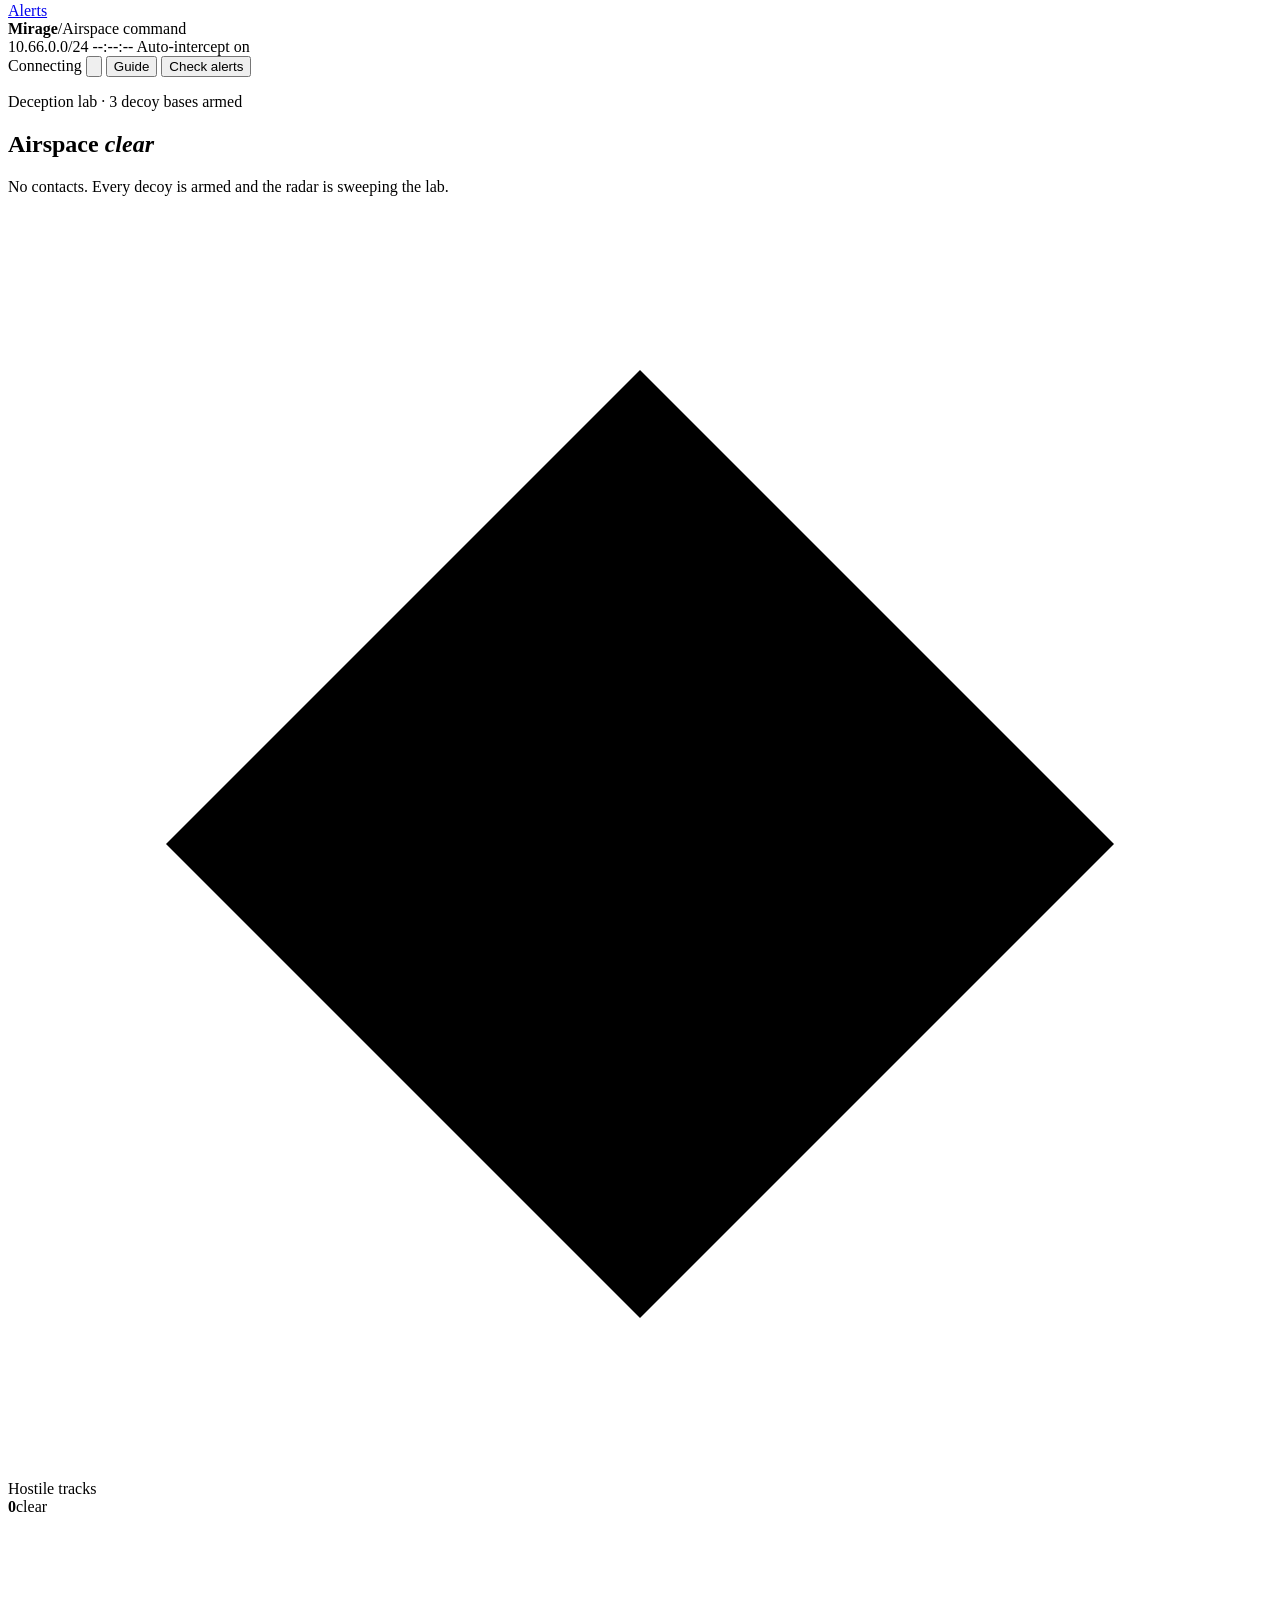
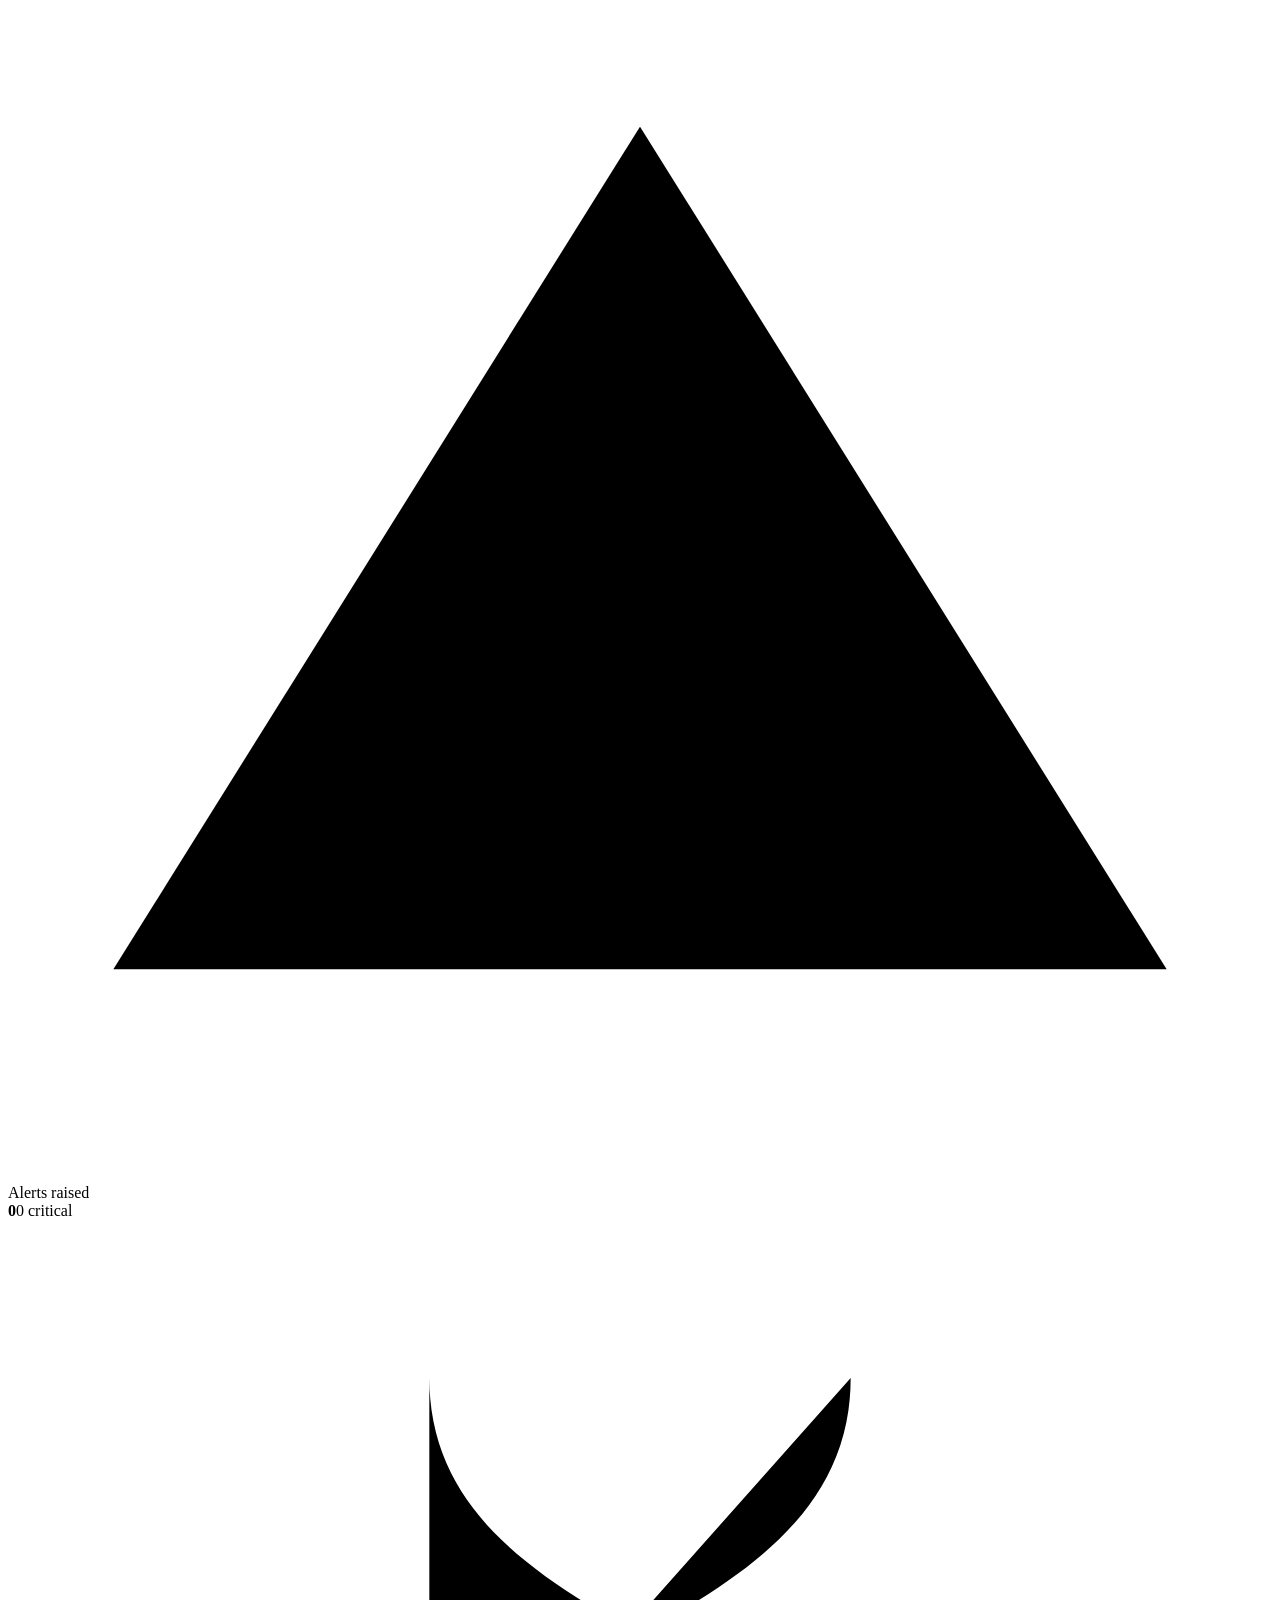
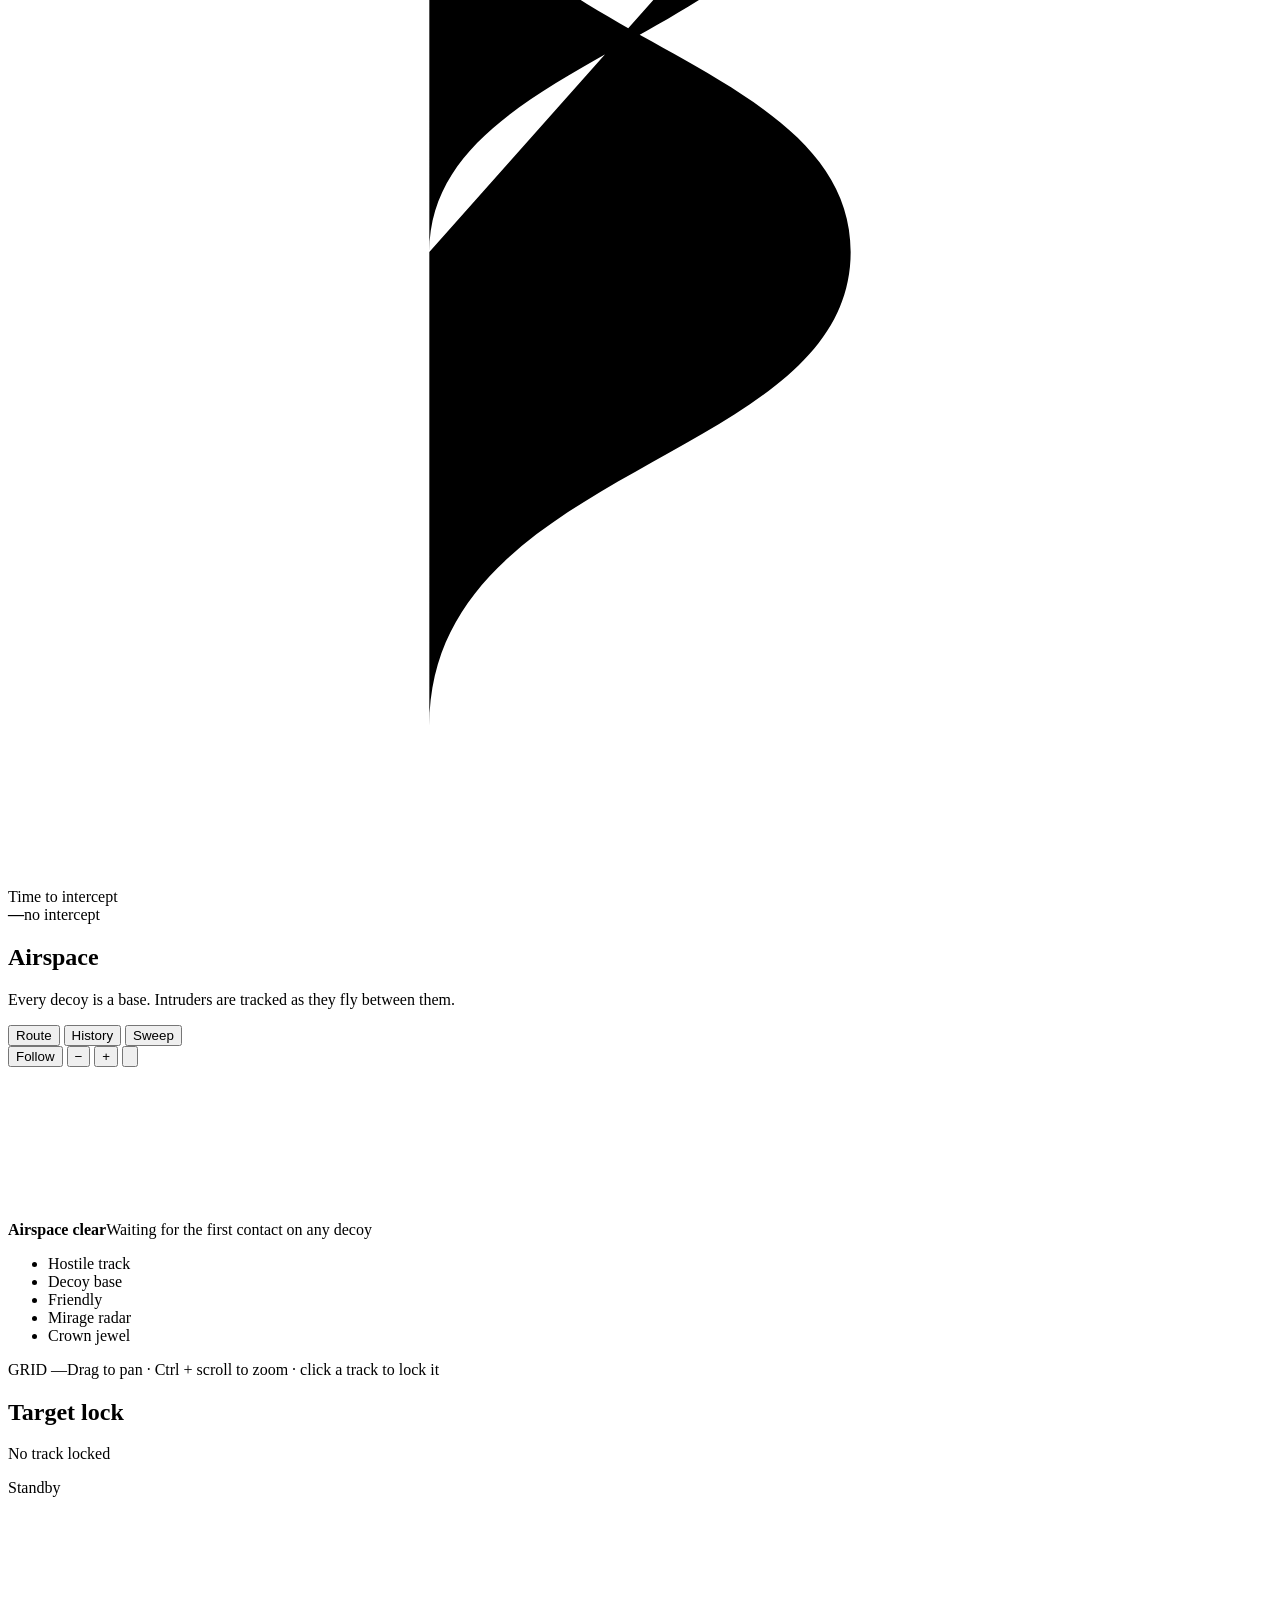
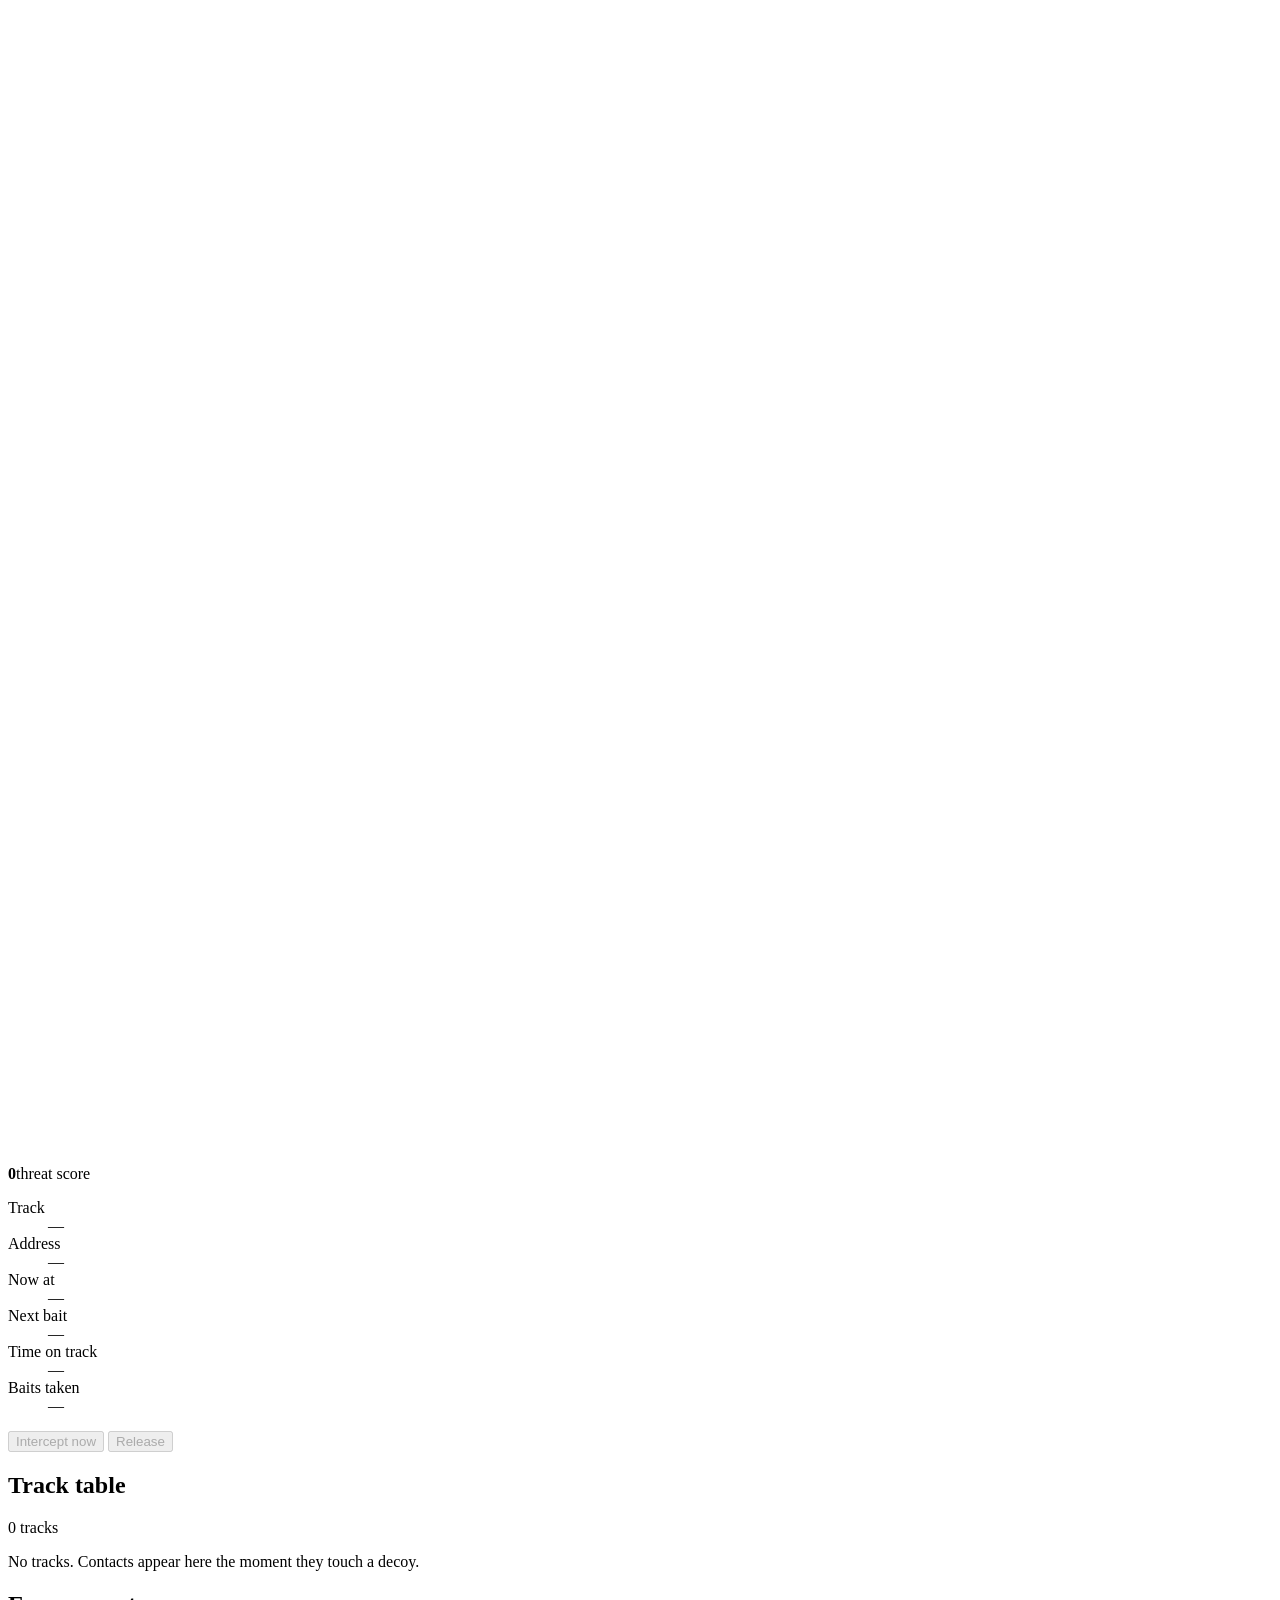
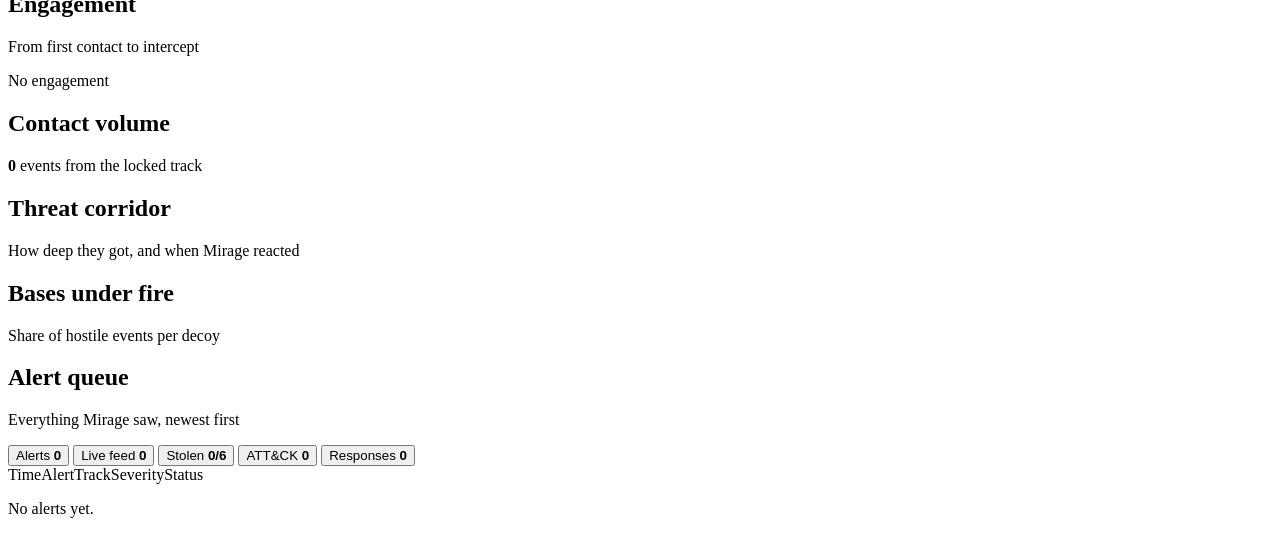
==== commit 34cac94c: "Dashboard: attack chain, live banners, intercept takeover, guide Adds the six-bait attack chain unde" ====
--- a/controller/app/static/index.html
+++ b/controller/app/static/index.html
@@ -8,7 +8,7 @@
   <link rel="preconnect" href="https://fonts.googleapis.com" />
   <link rel="preconnect" href="https://fonts.gstatic.com" crossorigin />
   <link href="https://fonts.googleapis.com/css2?family=Geist:wght@300;400;500;600;700&family=Geist+Mono:wght@400;500;600&display=swap" rel="stylesheet" />
-  <link rel="stylesheet" href="/static/style.css?v=22" />
+  <link rel="stylesheet" href="/static/style.css?v=23" />
 </head>
 <body data-state="idle">
   <div class="edge" id="edge" aria-hidden="true"></div>
@@ -39,6 +39,7 @@
       <div class="top-right">
         <span class="link mono" id="link-text">Connecting</span>
         <button class="icon-btn" id="bell" type="button" aria-label="Open the alert queue"><svg viewBox="0 0 24 24"><path d="M6 16V11a6 6 0 0 1 12 0v5l2 2H4z" /><path d="M10 20a2 2 0 0 0 4 0" /></svg><b id="bell-n" hidden>0</b></button>
+        <button class="btn-ghost-sm" id="guide" type="button" aria-pressed="false" title="Explain every panel (G)">Guide</button>
         <button class="btn-lime" id="check-alerts" type="button">Check alerts</button>
       </div>
     </header>
@@ -46,12 +47,12 @@
     <main>
       <!-- ============================== hero -->
       <section class="hero" id="overview">
-        <div class="hero-text reveal" style="--i:0">
+        <div class="hero-text reveal" style="--i:0" data-guide="1 · What is happening right now, in one sentence">
           <p class="eyebrow mono" id="eyebrow">Deception lab · 3 decoy bases armed</p>
           <h1 class="headline" id="headline"><span class="w">Airspace</span> <em class="w">clear</em></h1>
           <p class="subline" id="subline">No contacts. Every decoy is armed and the radar is sweeping the lab.</p>
         </div>
-        <div class="kpis">
+        <div class="kpis" data-guide="2 · Live counts. Red while an attacker is active, lime once Mirage has stopped it">
           <article class="kpi reveal" style="--i:1">
             <div class="kpi-top"><span class="kpi-ico"><svg viewBox="0 0 24 24"><path d="M12 3 21 12 12 21 3 12z" /></svg></span><span>Hostile tracks</span></div>
             <div class="kpi-val"><b id="k-tracks">0</b><span class="kpi-tag" id="k-tracks-tag">clear</span></div>
@@ -67,9 +68,11 @@
         </div>
       </section>
 
+      <section class="chain reveal" style="--i:4" id="chain" aria-label="Attack chain" data-guide="3 · The six baits an attacker has to take, in order. Red = taken, crossed out = never reached"></section>
+
       <!-- ============================== airspace -->
       <section class="main" id="airspace">
-        <article class="card map-card reveal" style="--i:4">
+        <article class="card map-card reveal" style="--i:4" data-guide="4 · The live map. Each decoy is a base; the red diamond is the attacker moving between them">
           <header class="card-head">
             <div>
               <h2>Airspace</h2>
@@ -90,6 +93,7 @@
           <div class="map-wrap" id="map-wrap">
             <canvas id="map" aria-label="Tactical map of the lab with intruder tracks"></canvas>
             <div class="hovercard" id="hovercard" hidden></div>
+            <div class="banner" id="banner" hidden><span class="banner-k" id="banner-k"></span><b id="banner-t"></b><span id="banner-s"></span></div>
             <div class="map-empty" id="map-empty"><b>Airspace clear</b><span>Waiting for the first contact on any decoy</span></div>
             <ul class="legend mono" aria-label="Map key">
               <li><i class="lg-hostile"></i>Hostile track</li>
@@ -104,7 +108,7 @@
         </article>
 
         <aside class="side">
-          <article class="card lock-card reveal" style="--i:5" id="lock-card">
+          <article class="card lock-card reveal" style="--i:5" id="lock-card" data-guide="5 · The attacker Mirage is watching: how dangerous it is (0–100) and buttons to block or release it">
             <header class="card-head">
               <div><h2>Target lock</h2><p class="card-sub" id="lock-sub">No track locked</p></div>
               <span class="badge" id="lock-badge">Standby</span>
@@ -129,7 +133,7 @@
             </div>
           </article>
 
-          <article class="card tracks-card reveal" style="--i:6">
+          <article class="card tracks-card reveal" style="--i:6" data-guide="6 · Every attacker seen. Click one to follow it">
             <header class="card-head"><div><h2>Track table</h2><p class="card-sub" id="tracks-sub">0 tracks</p></div></header>
             <div class="tracks" id="tracks" role="list"></div>
             <p class="empty" id="tracks-empty">No tracks. Contacts appear here the moment they touch a decoy.</p>
@@ -138,12 +142,12 @@
       </section>
 
       <!-- ============================== engagement -->
-      <section class="card engage reveal" style="--i:7" id="engagement">
+      <section class="card engage reveal" style="--i:7" id="engagement" data-guide="7 · How fast Mirage reacted, from first contact to blocking the attacker">
         <header class="card-head"><div><h2>Engagement</h2><p class="card-sub" id="engage-sub">From first contact to intercept</p></div><span class="badge" id="engage-badge">No engagement</span></header>
         <ol class="phases" id="phases"></ol>
       </section>
 
-      <section class="charts">
+      <section class="charts" data-guide="8 · How busy the attacker was, how deep it got, and which decoy took the most hits">
         <article class="card chart-card reveal" style="--i:8">
           <header class="card-head"><div><h2>Contact volume</h2><p class="card-sub"><b id="vol-total">0</b> events from the locked track</p></div></header>
           <div class="chart" id="vol"></div>
@@ -159,7 +163,7 @@
       </section>
 
       <!-- ============================== queue -->
-      <section class="card queue reveal" style="--i:11" id="queue">
+      <section class="card queue reveal" style="--i:11" id="queue" data-guide="9 · The evidence: every alert, request and command, and what was stolen">
         <header class="card-head">
           <div><h2>Alert queue</h2><p class="card-sub" id="queue-sub">Everything Mirage saw, newest first</p></div>
           <div class="tabs" role="tablist" aria-label="Queue views" id="tabs">
@@ -183,9 +187,19 @@
     </main>
   </div>
 
+  <div class="takeover" id="takeover" hidden role="status" aria-live="assertive">
+    <div class="to-ring"></div><div class="to-ring r2"></div>
+    <div class="to-card">
+      <span class="to-k mono">Mirage · auto-intercept</span>
+      <h2>Threat neutralized</h2>
+      <p id="to-line"></p>
+      <div class="to-facts" id="to-facts"></div>
+      <span class="to-hint mono">click anywhere to close</span>
+    </div>
+  </div>
   <div class="toasts" id="toasts" aria-live="polite"></div>
   <div class="tip" id="tip" hidden></div>
 
-  <script src="/static/app.js?v=22"></script>
+  <script src="/static/app.js?v=23"></script>
 </body>
 </html>
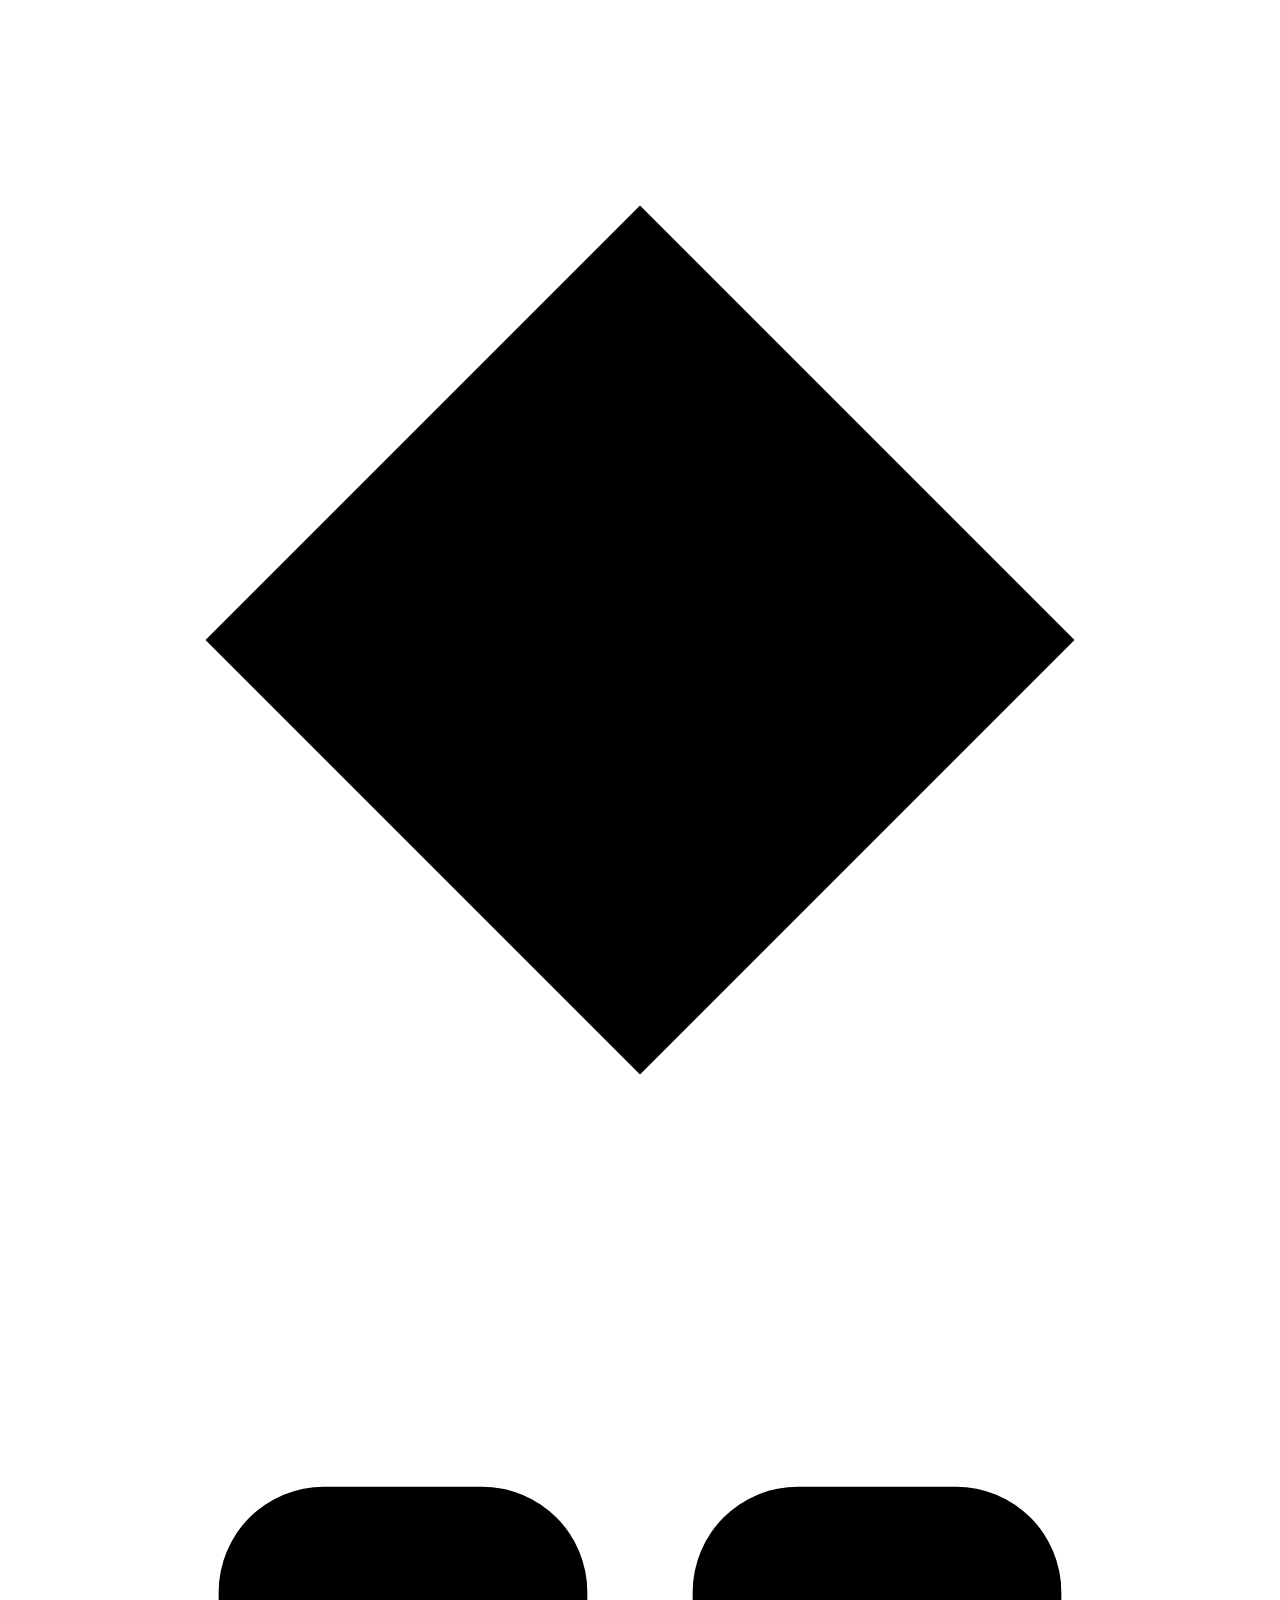
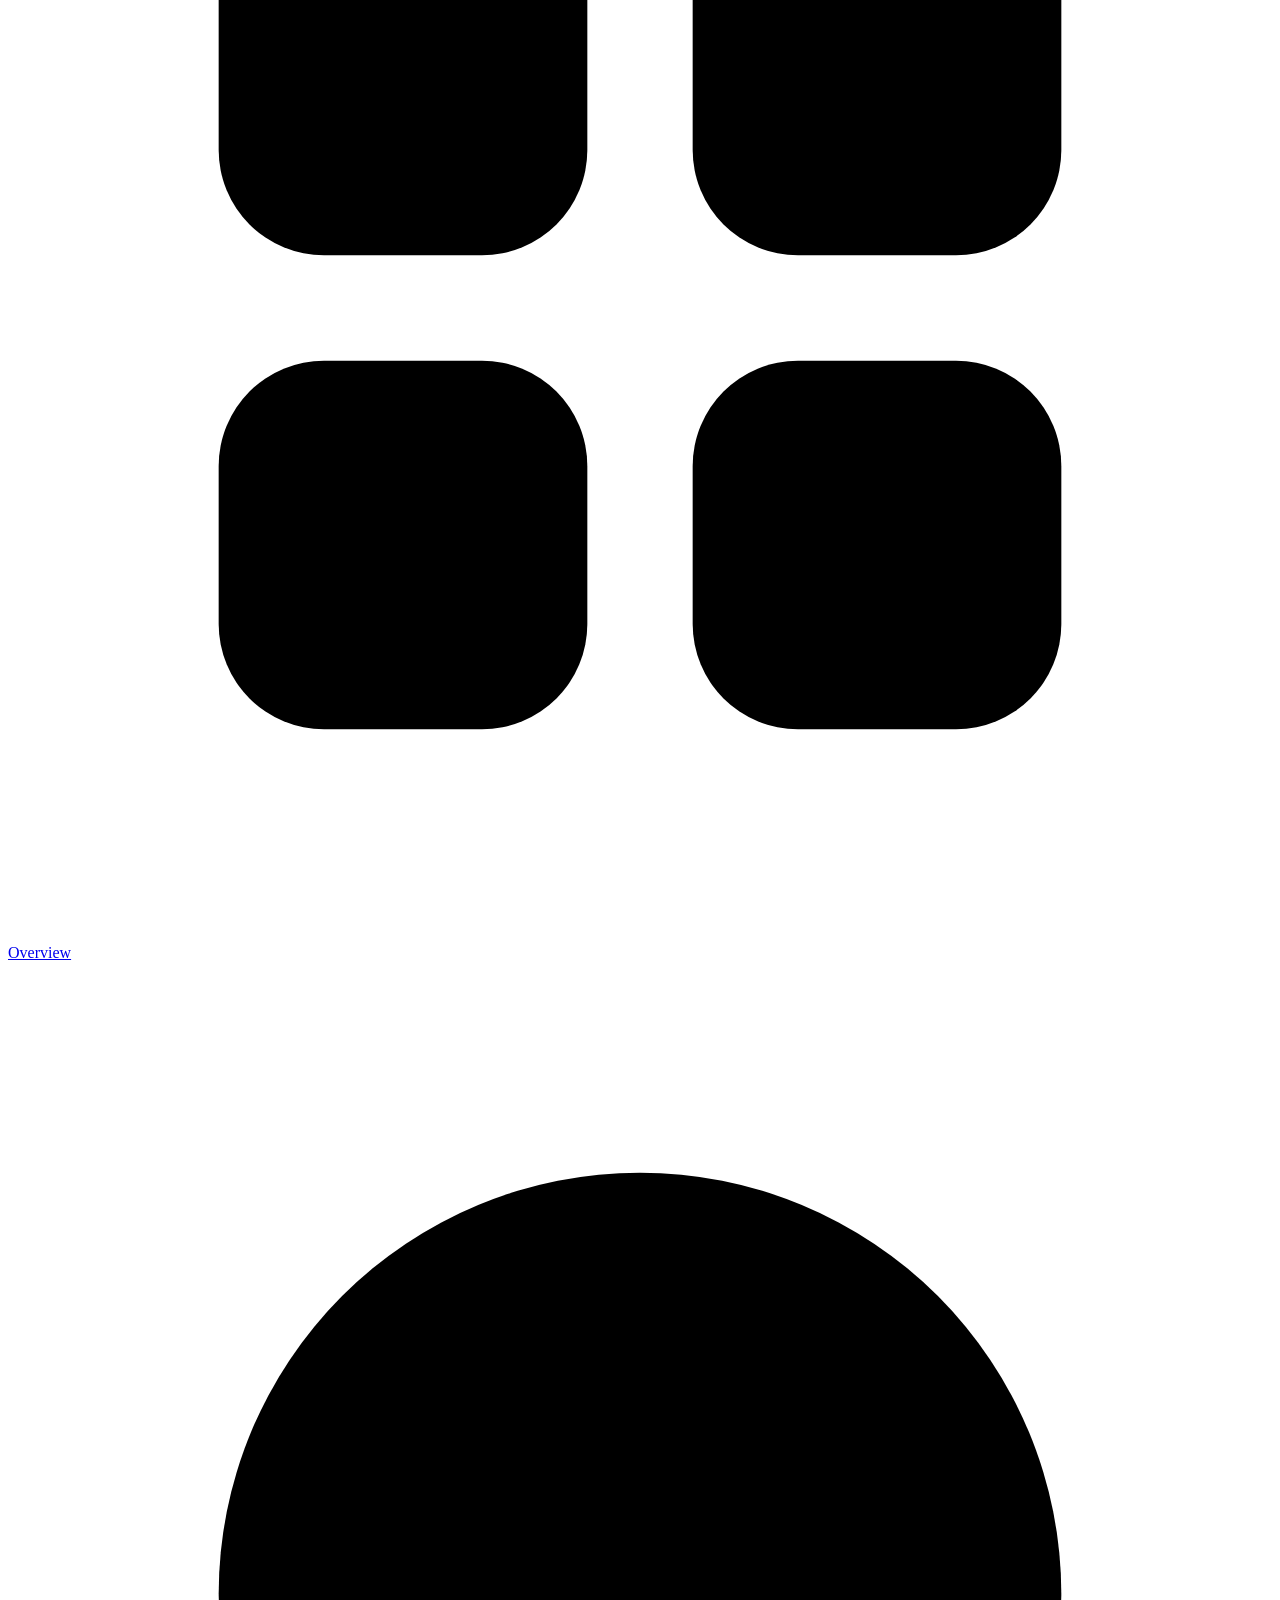
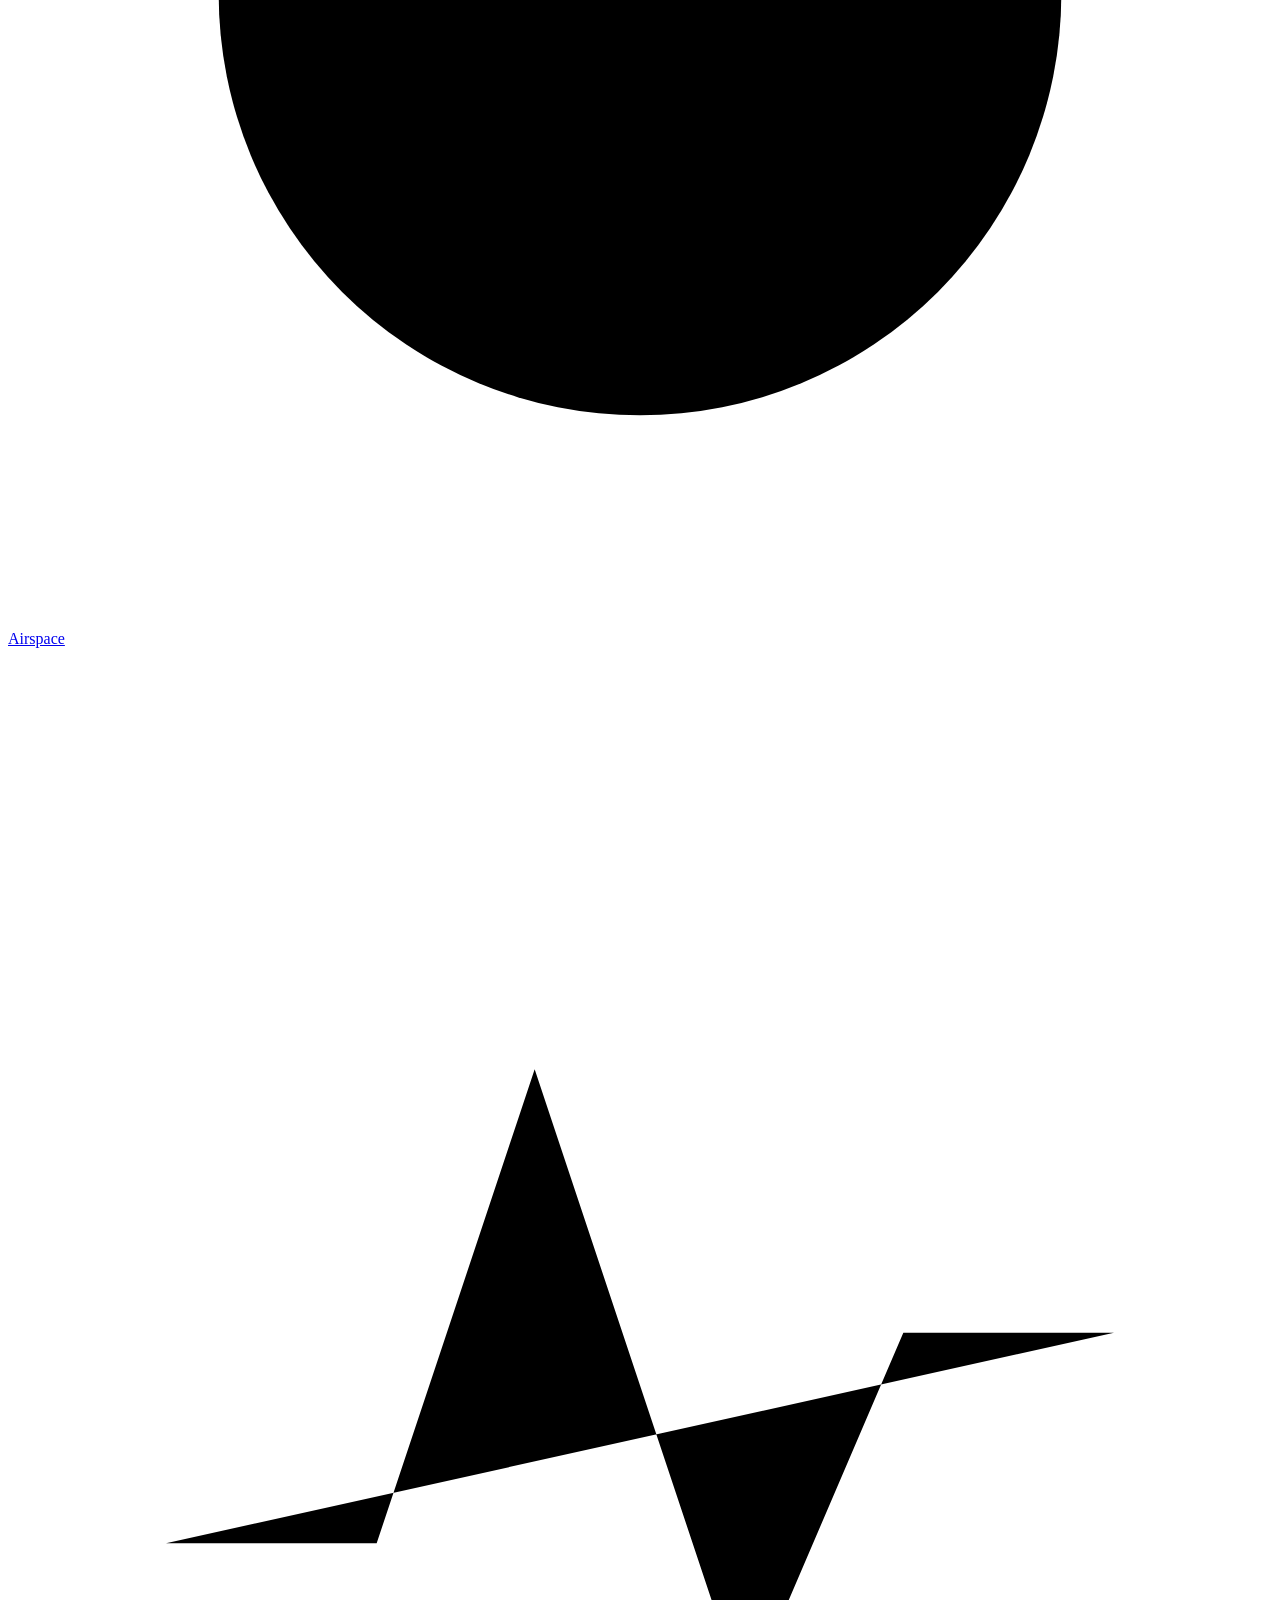
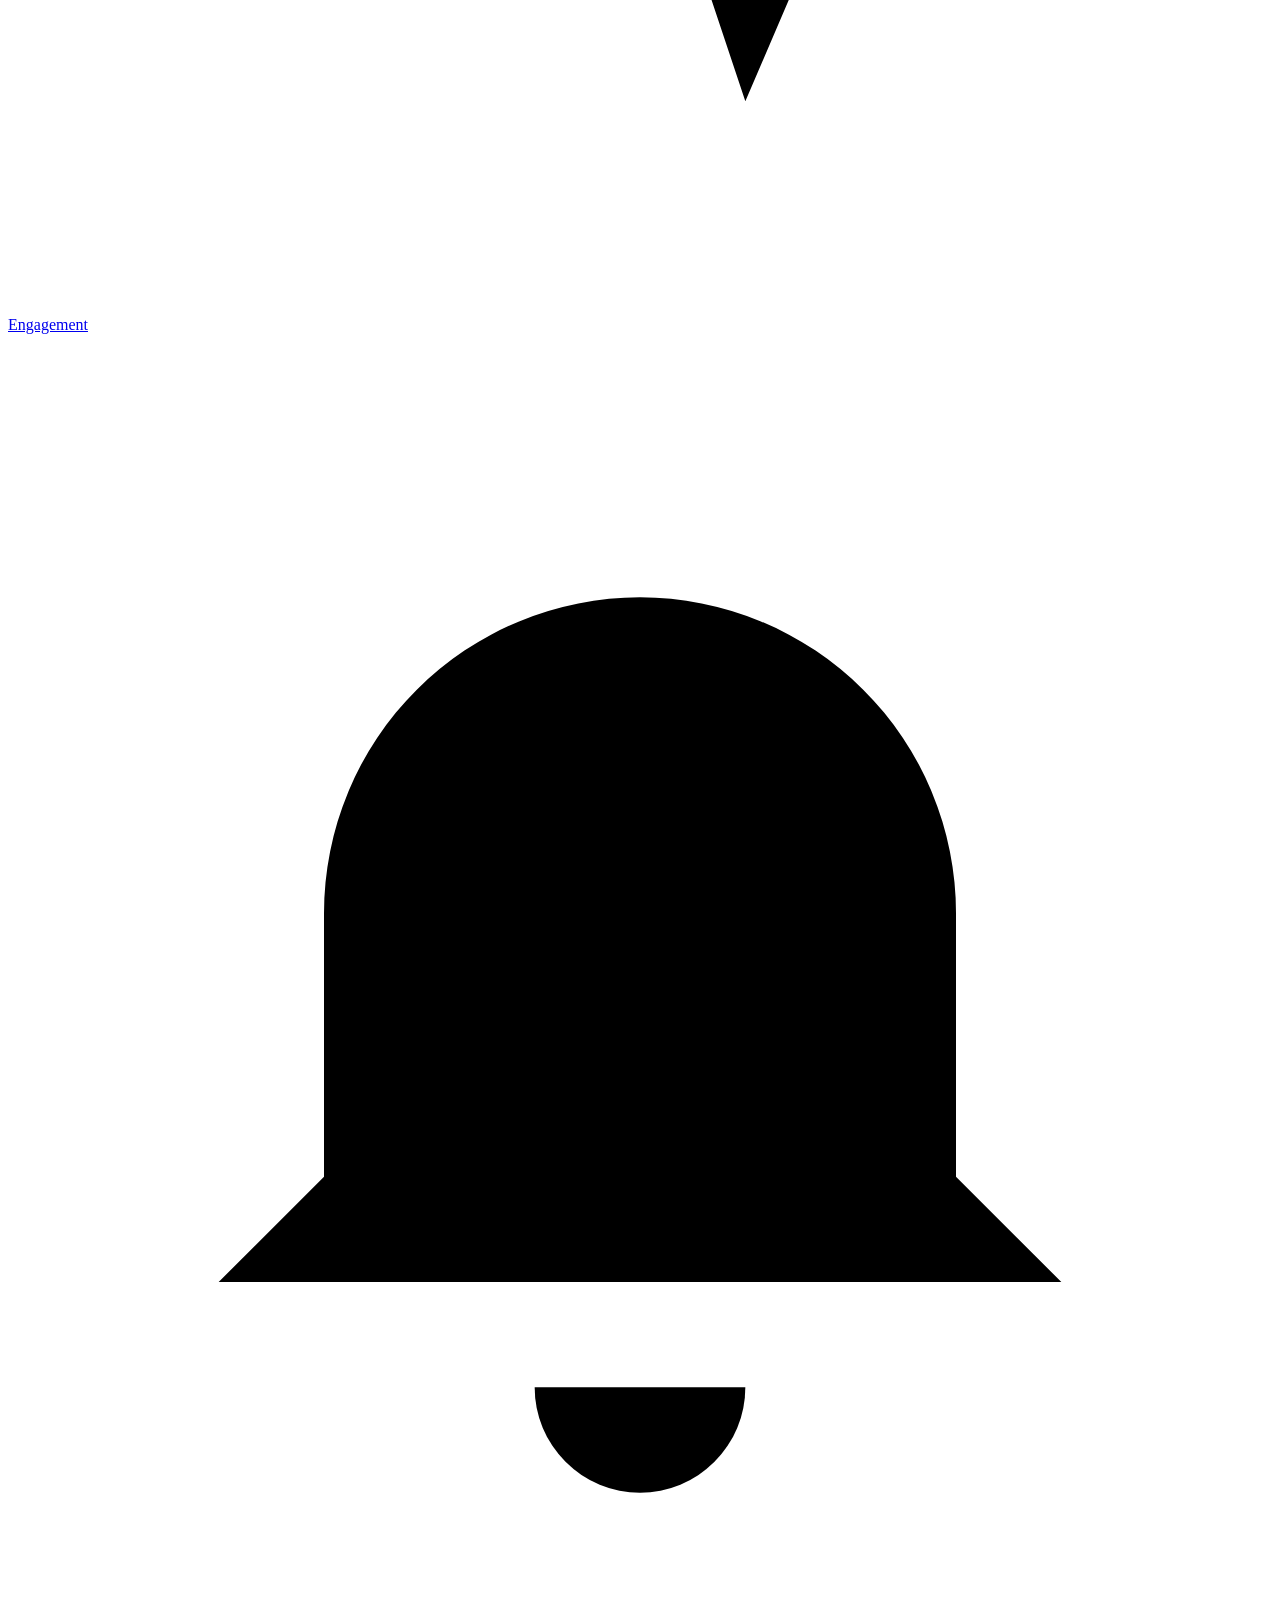
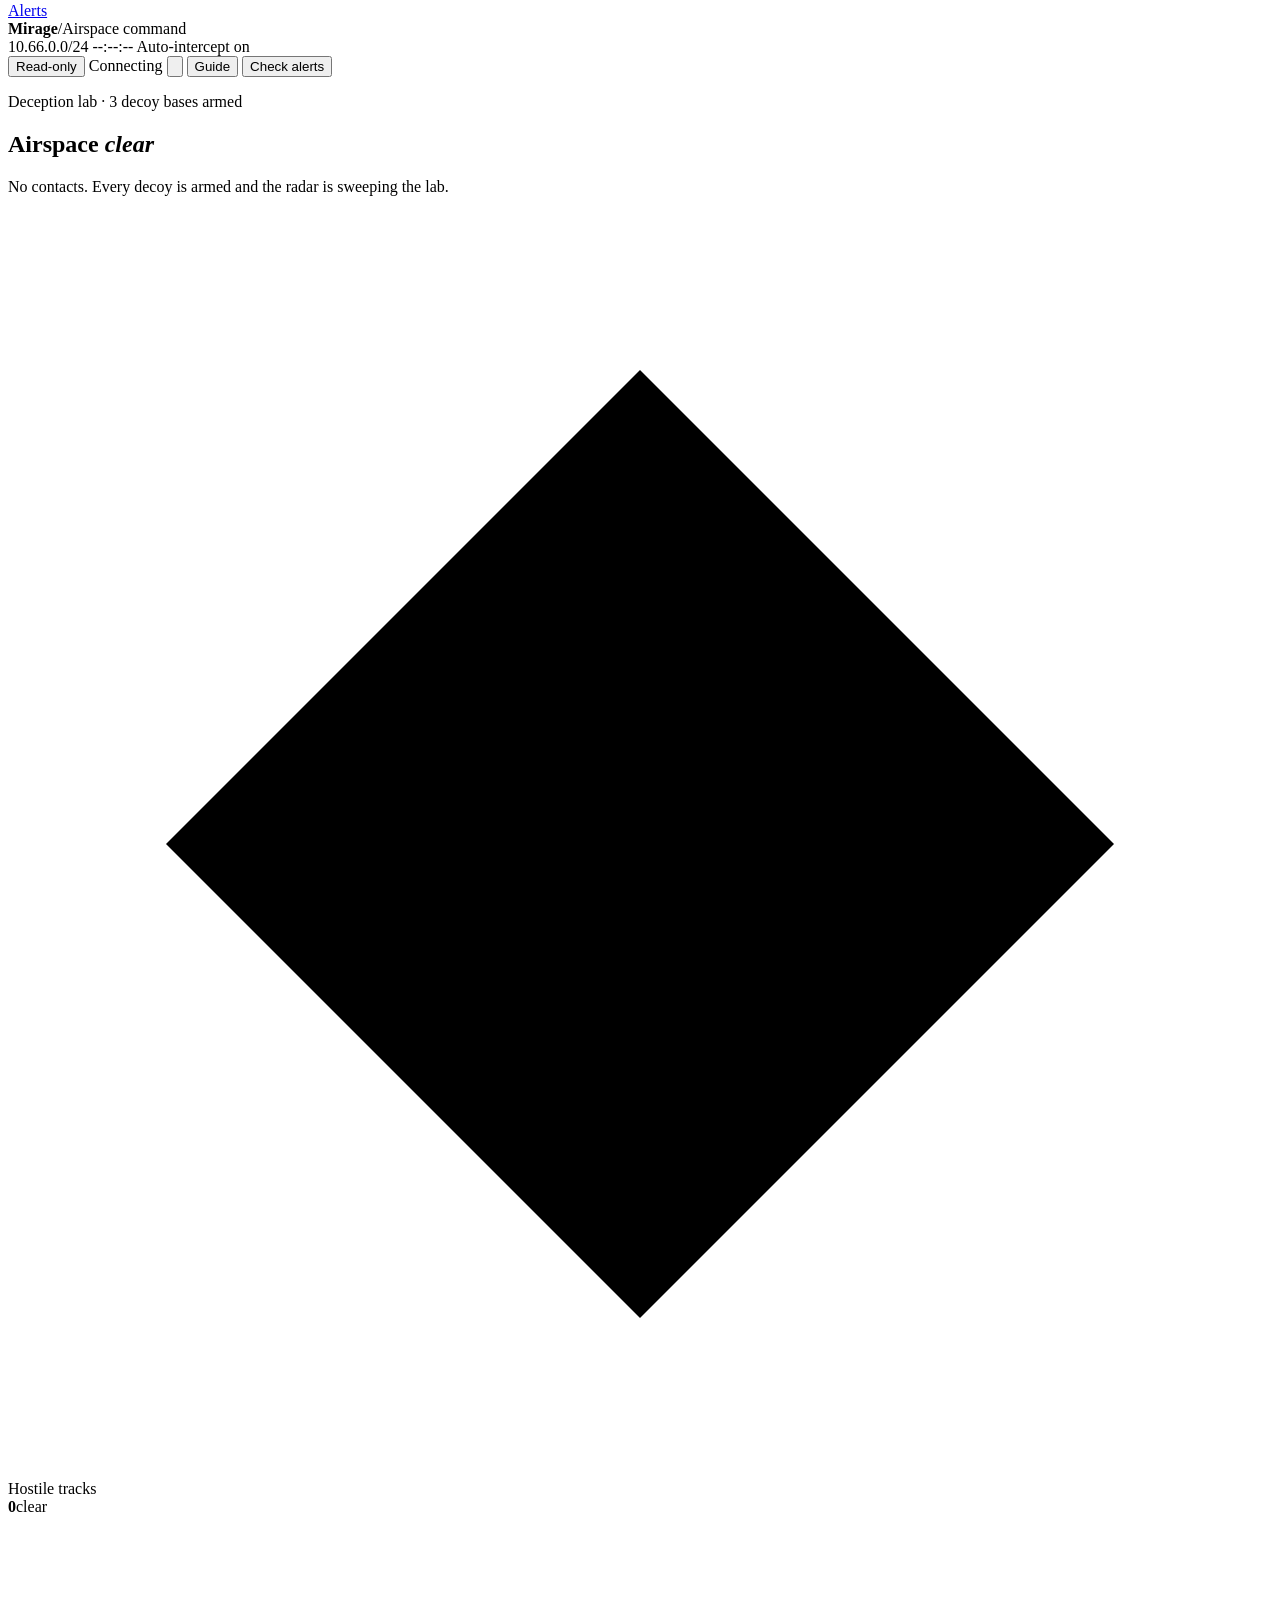
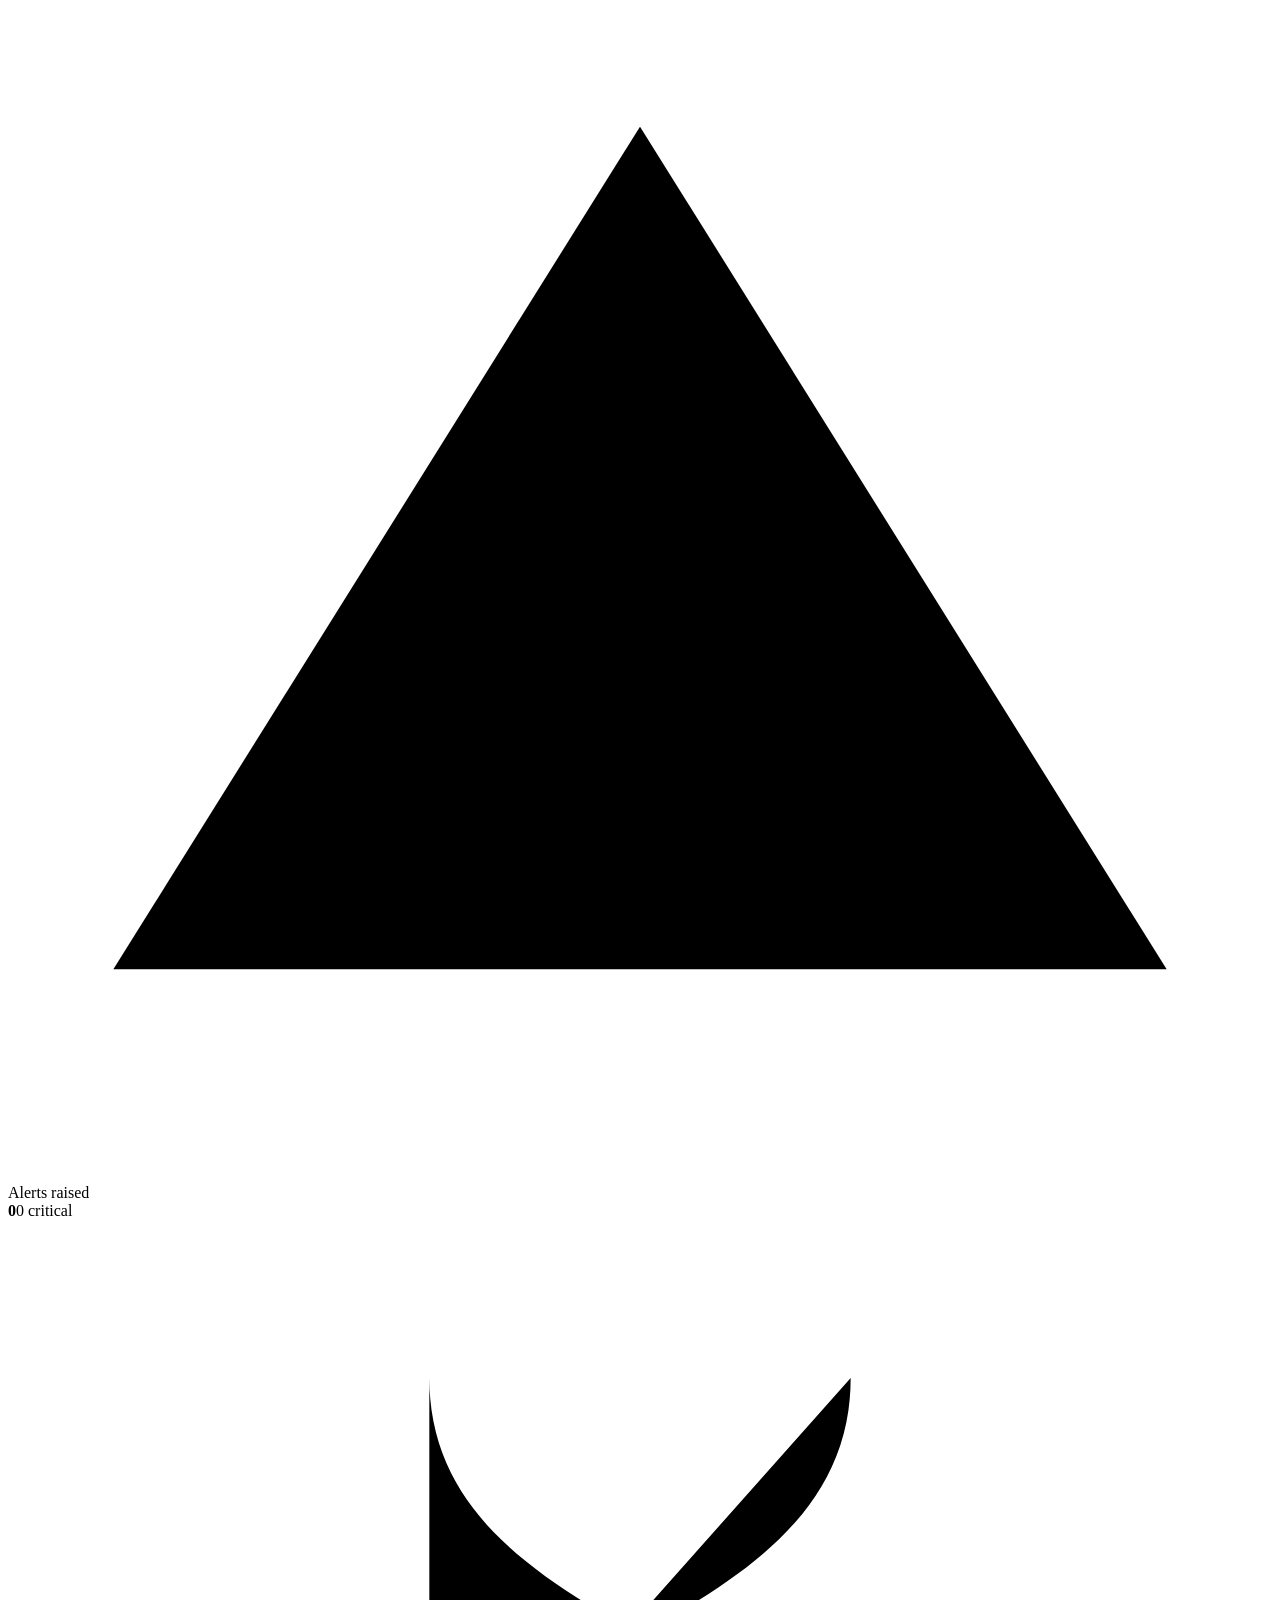
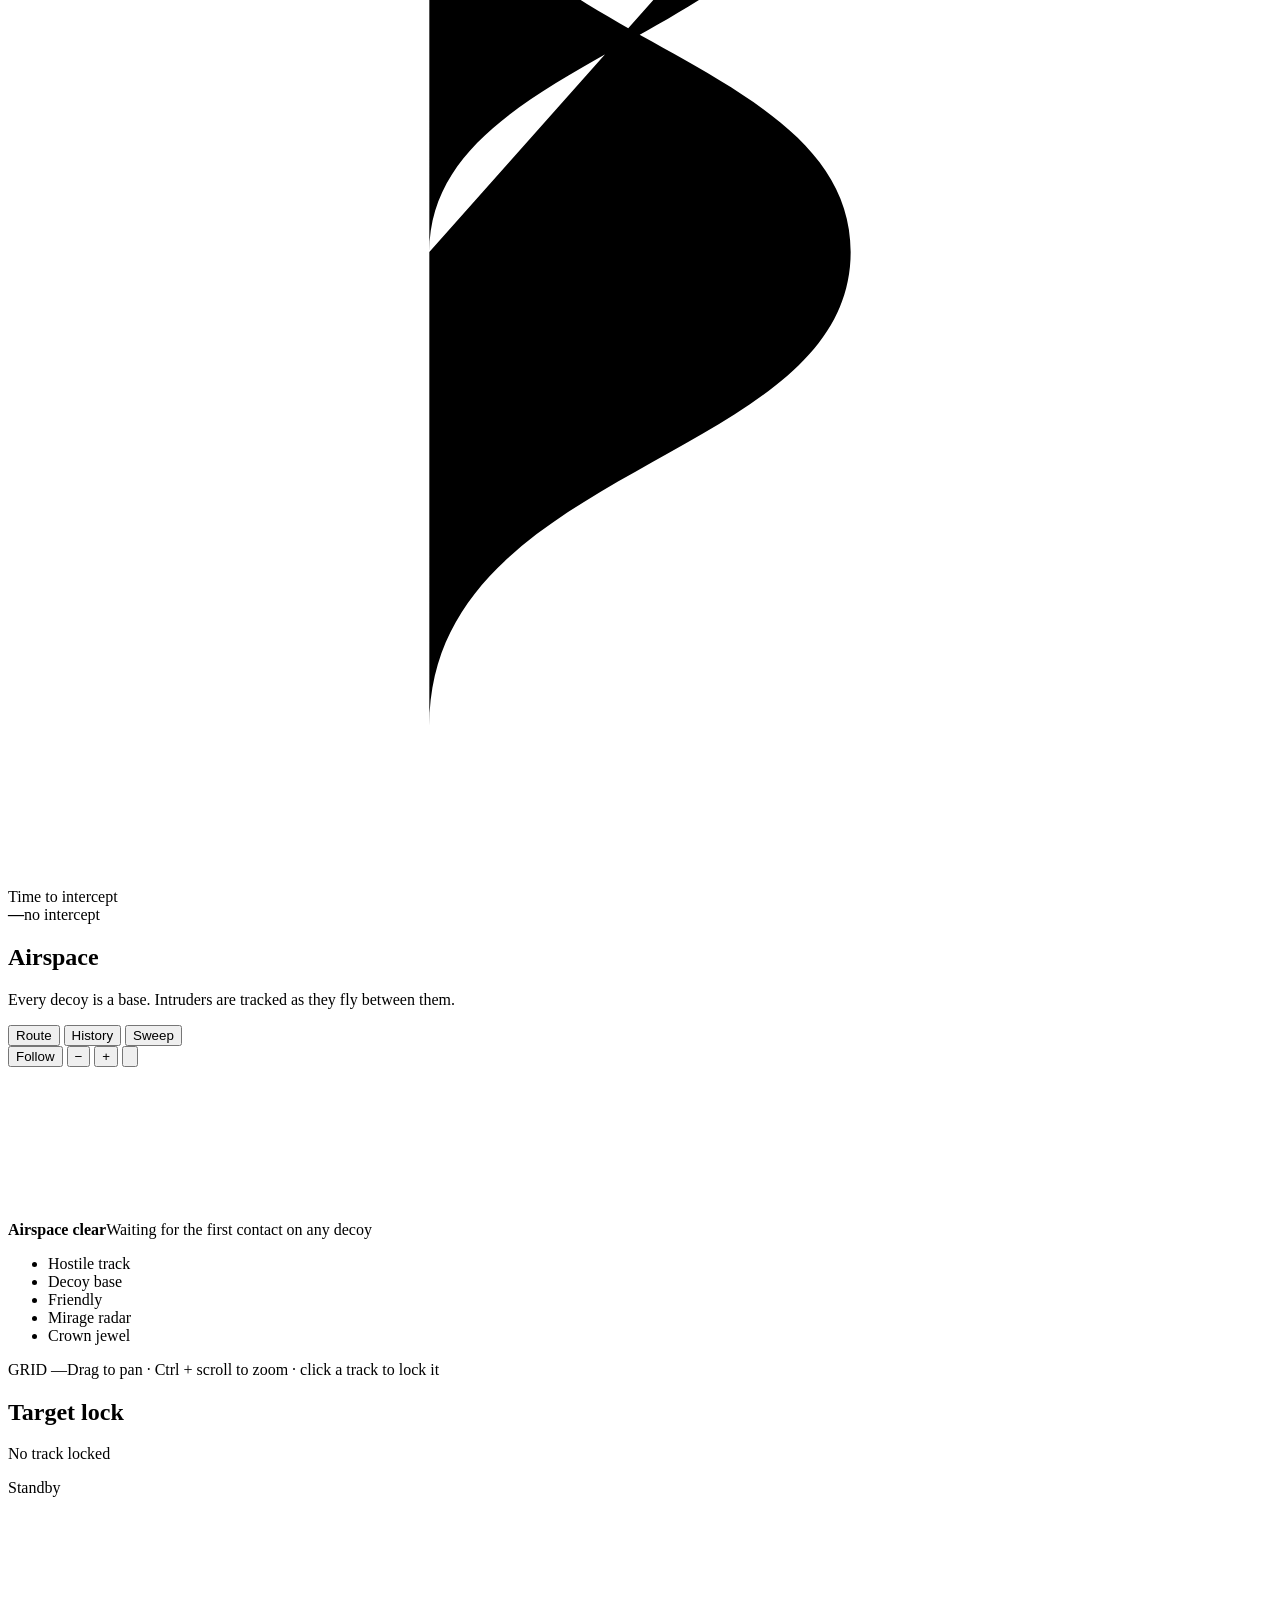
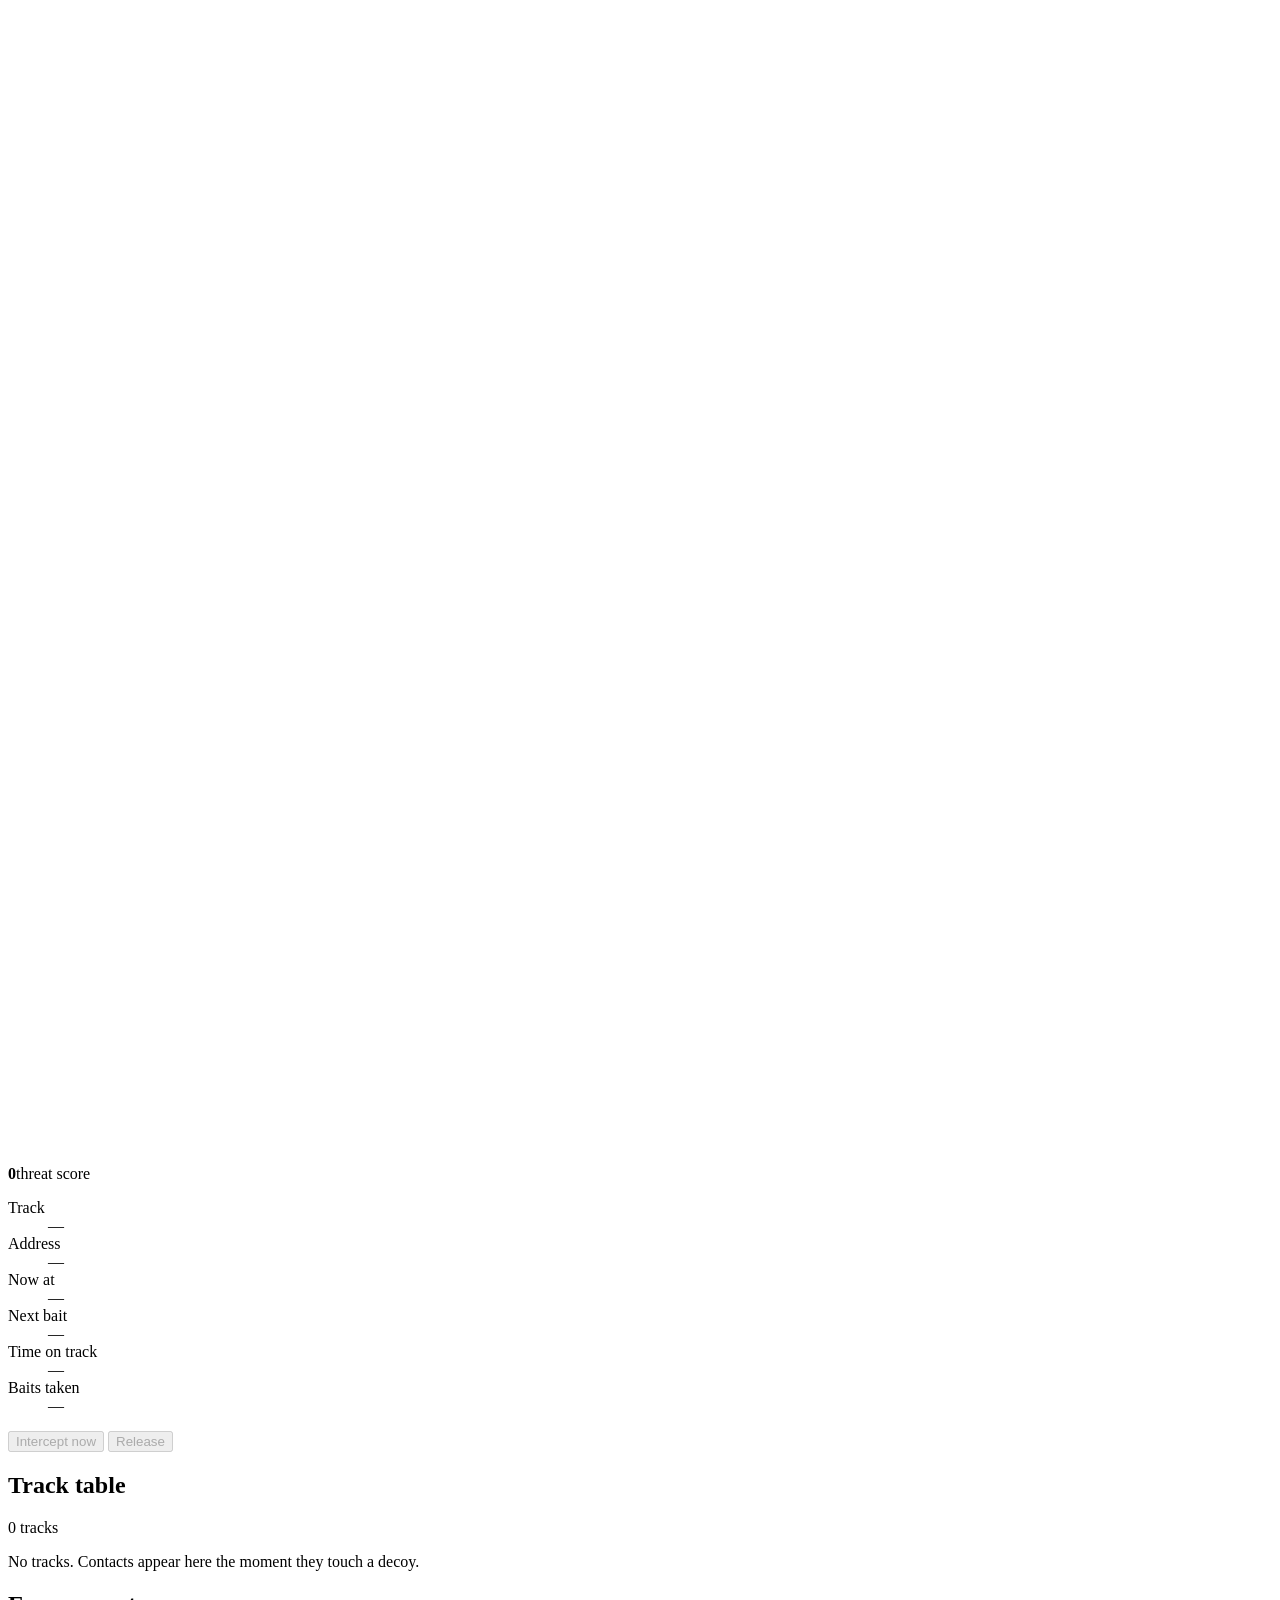
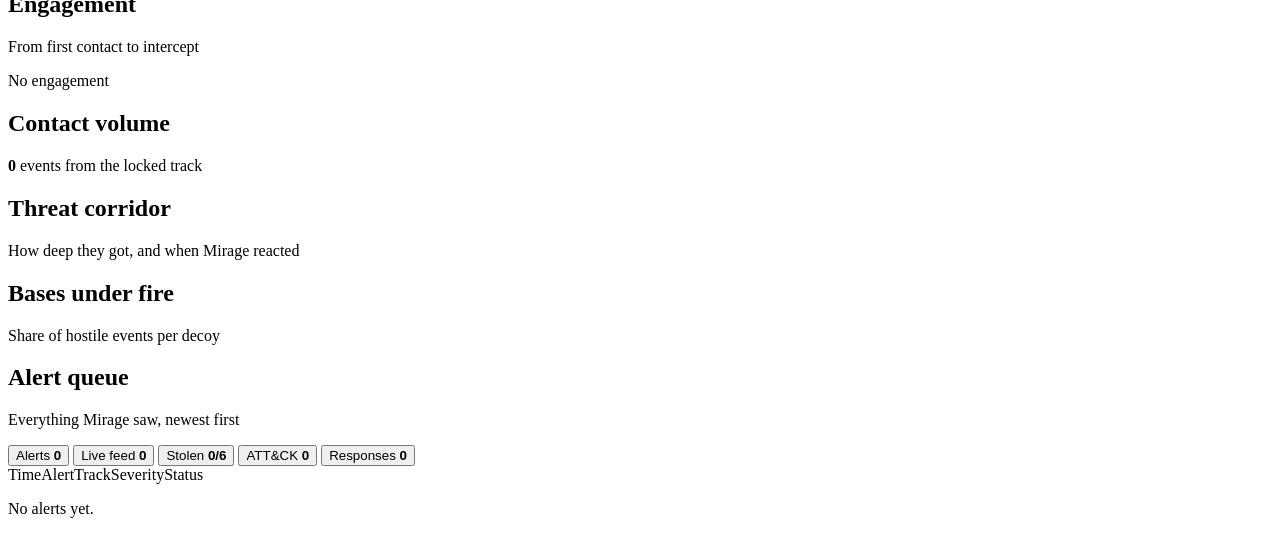
==== commit c8a72427: "Dashboard and scripts: operator sign-in, linked intruders, ./demo key and reuse" ====
--- a/controller/app/static/index.html
+++ b/controller/app/static/index.html
@@ -8,7 +8,7 @@
   <link rel="preconnect" href="https://fonts.googleapis.com" />
   <link rel="preconnect" href="https://fonts.gstatic.com" crossorigin />
   <link href="https://fonts.googleapis.com/css2?family=Geist:wght@300;400;500;600;700&family=Geist+Mono:wght@400;500;600&display=swap" rel="stylesheet" />
-  <link rel="stylesheet" href="/static/style.css?v=23" />
+  <link rel="stylesheet" href="/static/style.css?v=24" />
 </head>
 <body data-state="idle">
   <div class="edge" id="edge" aria-hidden="true"></div>
@@ -37,6 +37,7 @@
         <span class="chip mono" id="mode-chip">Auto-intercept on</span>
       </div>
       <div class="top-right">
+        <button type="button" class="chip mono op-chip" id="op-chip">Read-only</button>
         <span class="link mono" id="link-text">Connecting</span>
         <button class="icon-btn" id="bell" type="button" aria-label="Open the alert queue"><svg viewBox="0 0 24 24"><path d="M6 16V11a6 6 0 0 1 12 0v5l2 2H4z" /><path d="M10 20a2 2 0 0 0 4 0" /></svg><b id="bell-n" hidden>0</b></button>
         <button class="btn-ghost-sm" id="guide" type="button" aria-pressed="false" title="Explain every panel (G)">Guide</button>
@@ -200,6 +201,6 @@
   <div class="toasts" id="toasts" aria-live="polite"></div>
   <div class="tip" id="tip" hidden></div>
 
-  <script src="/static/app.js?v=23"></script>
+  <script src="/static/app.js?v=24"></script>
 </body>
 </html>
